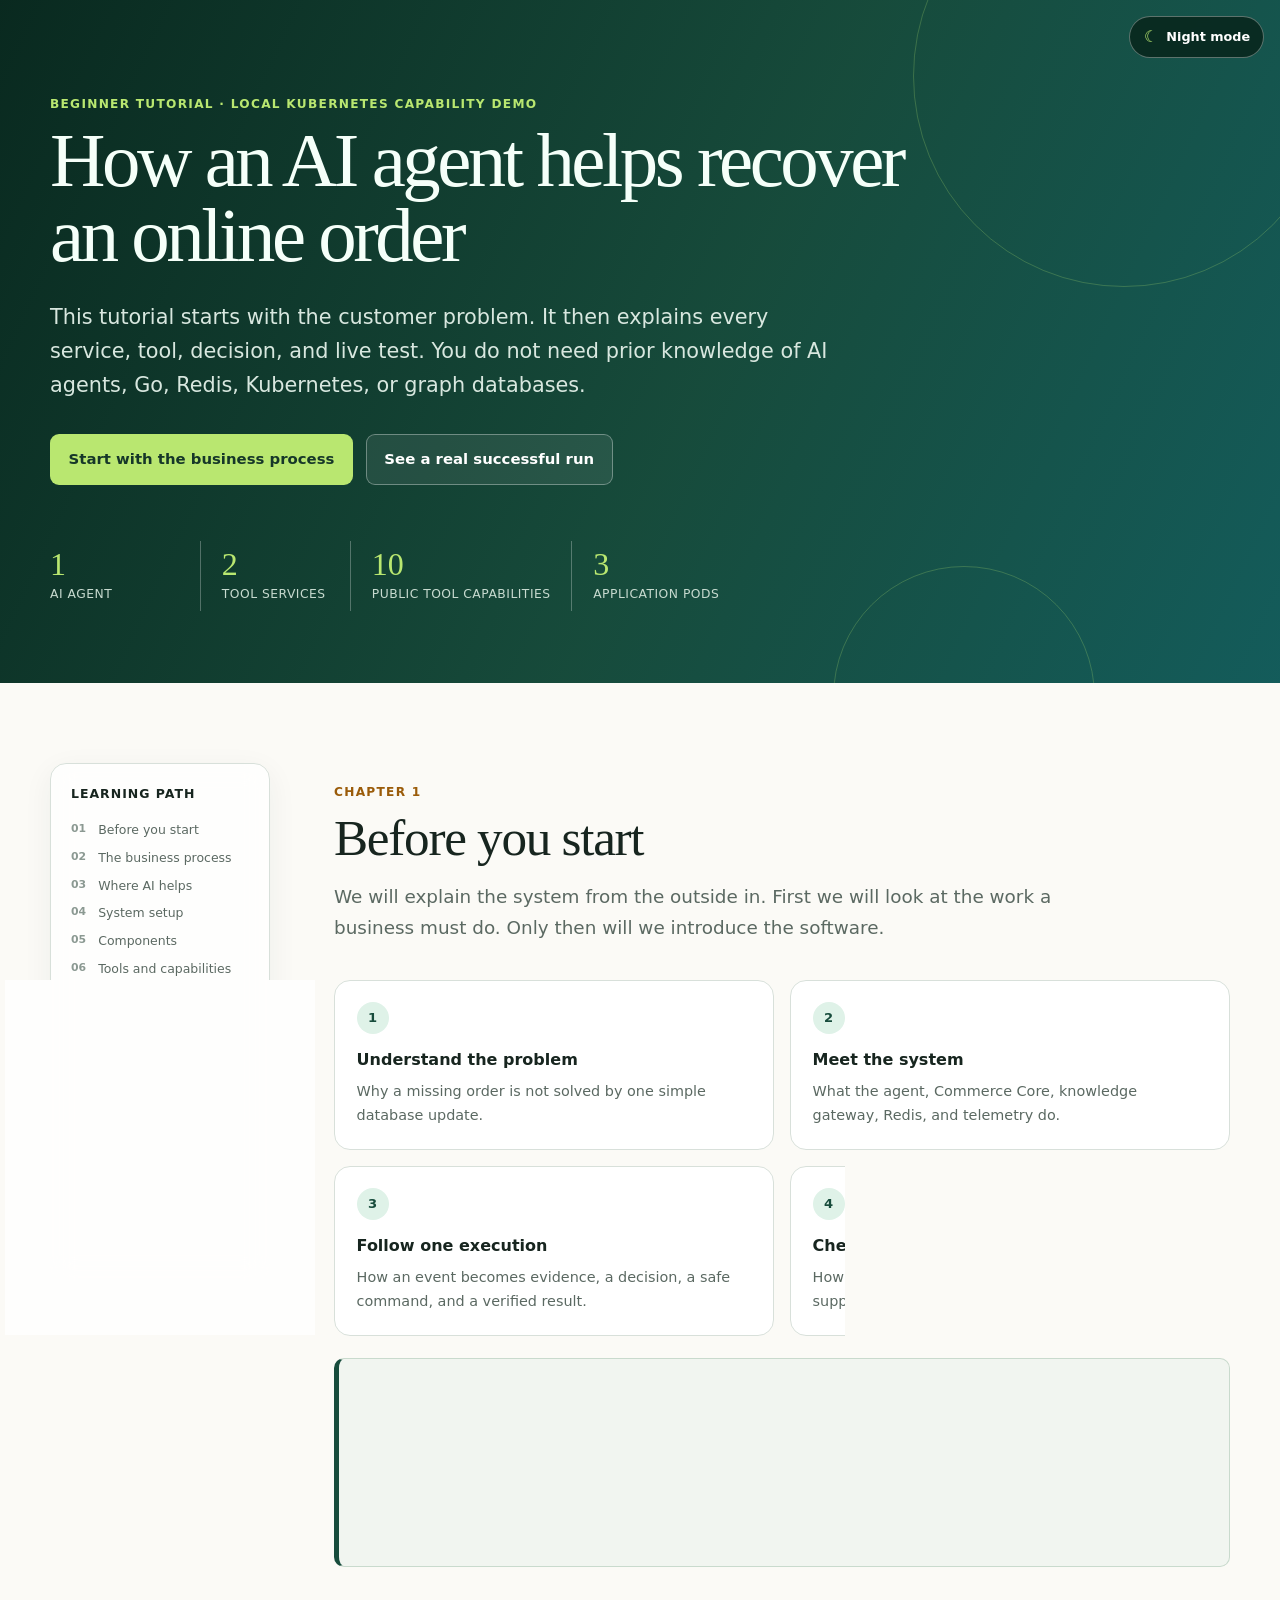
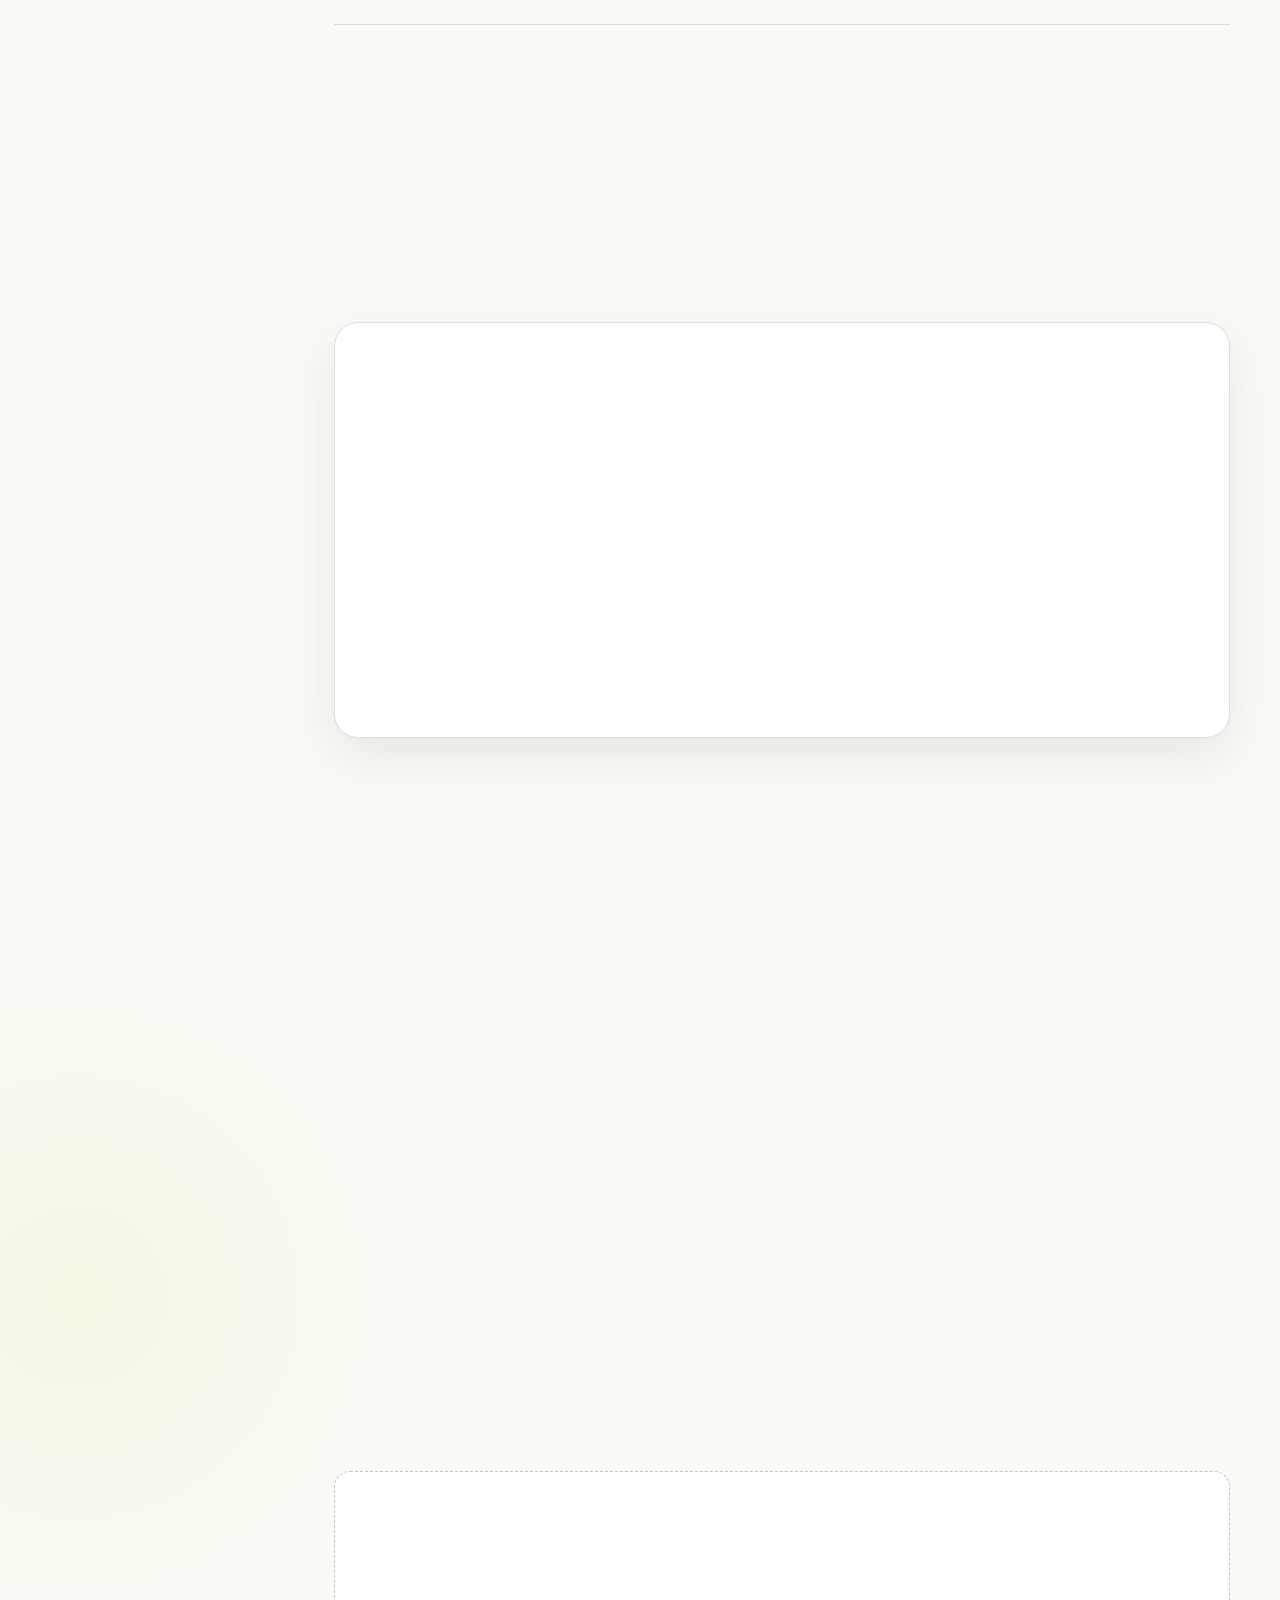
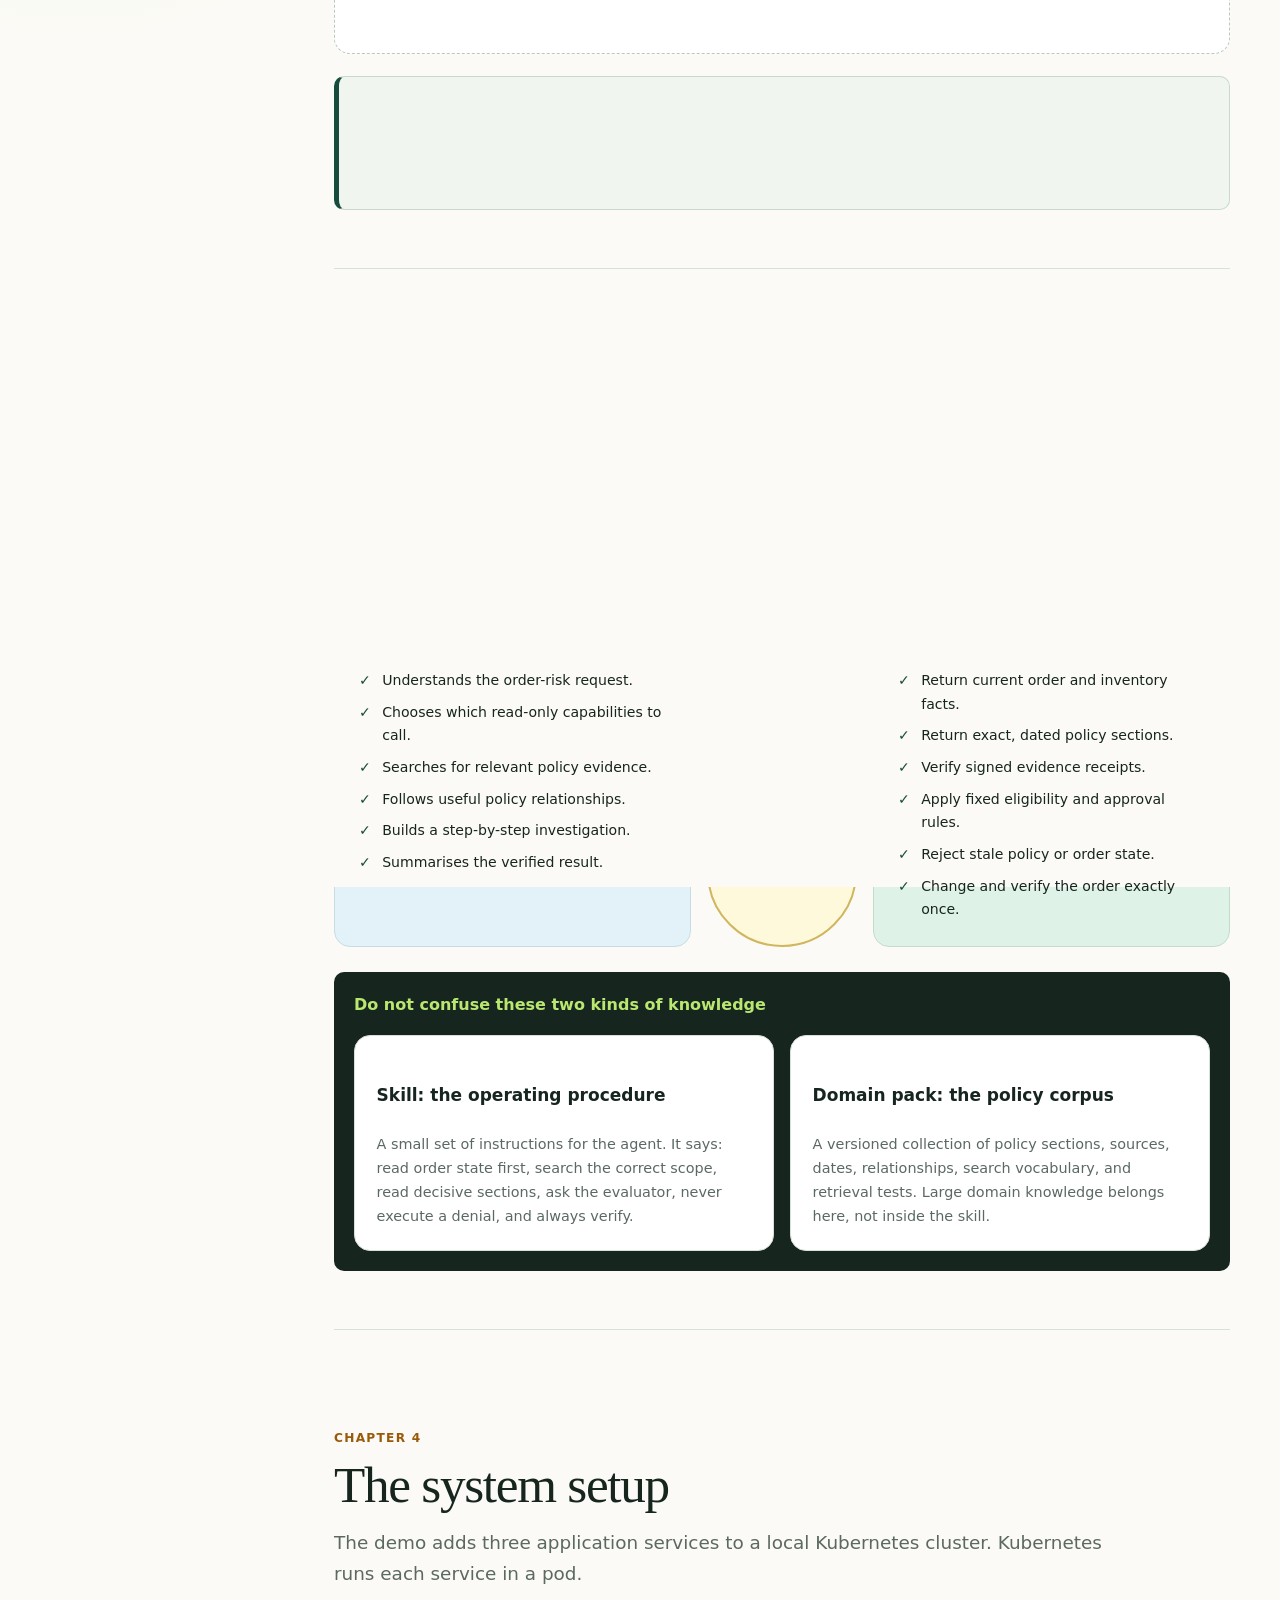
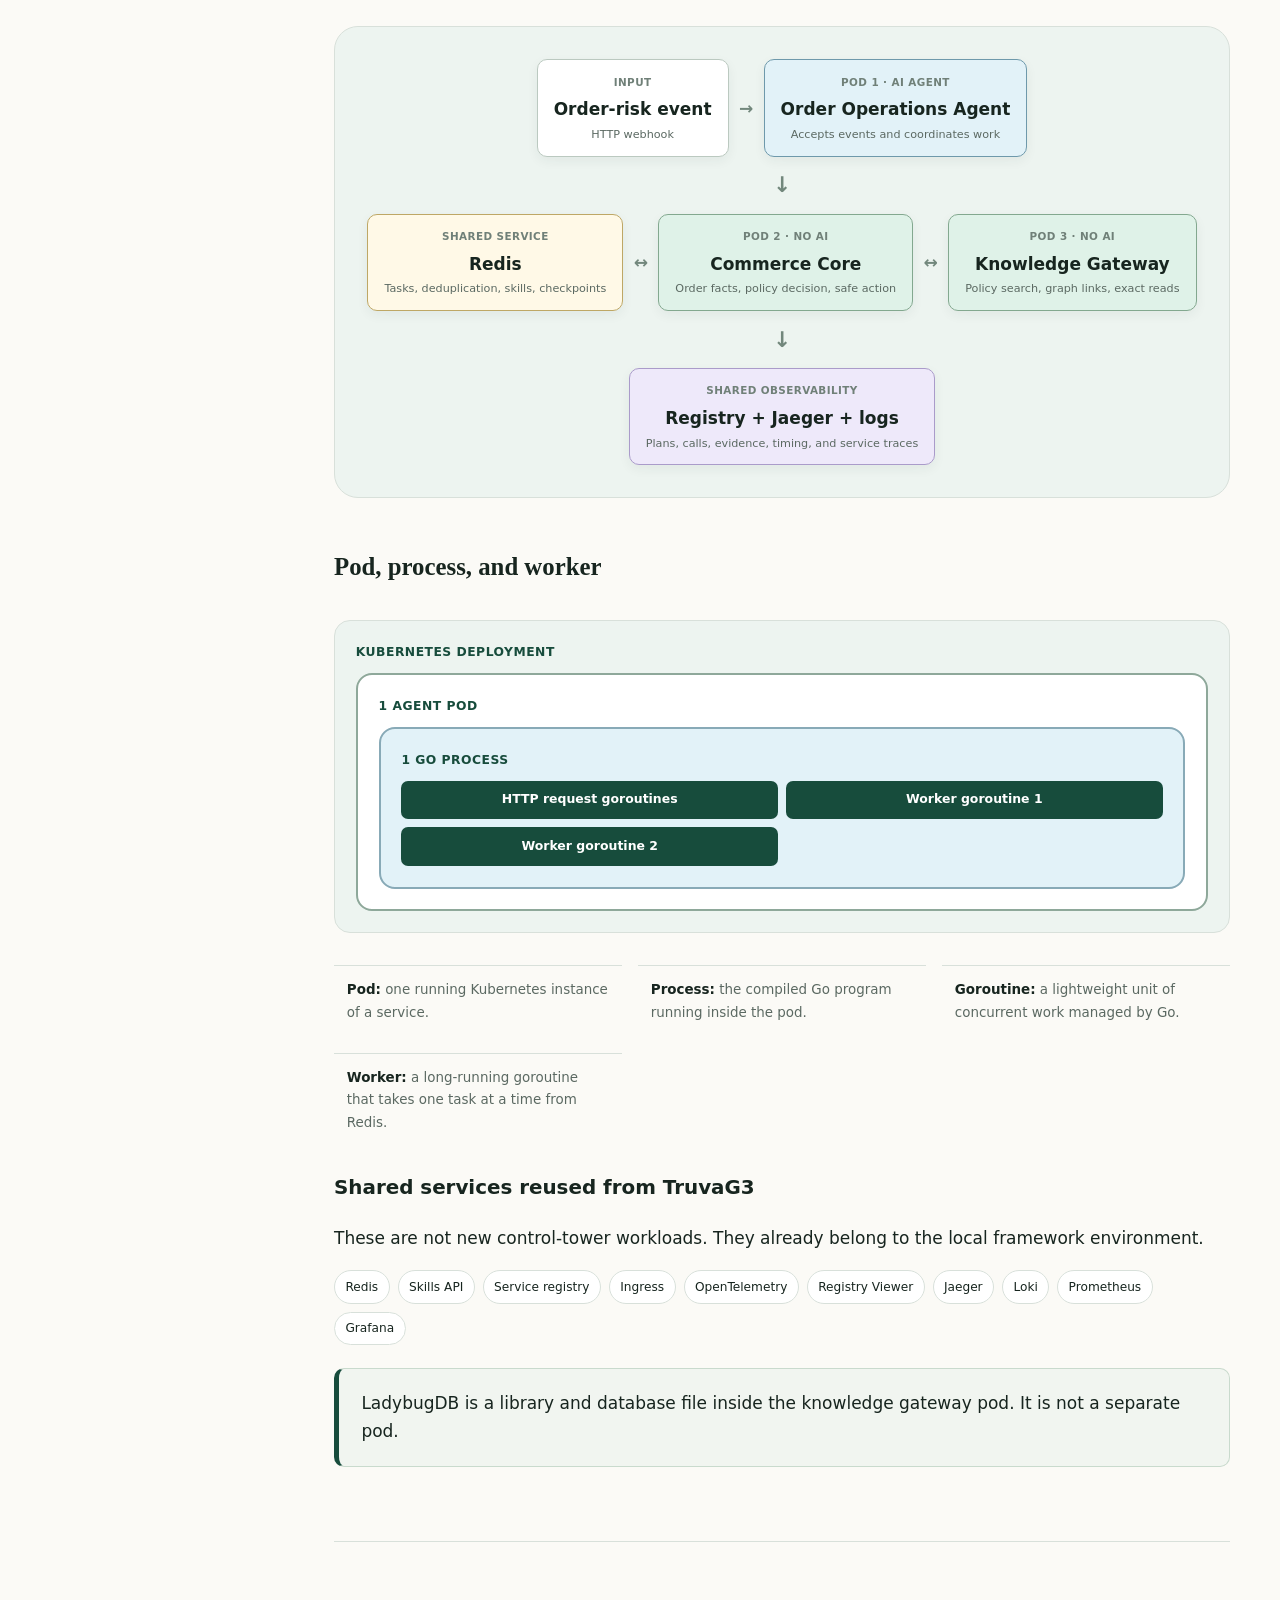
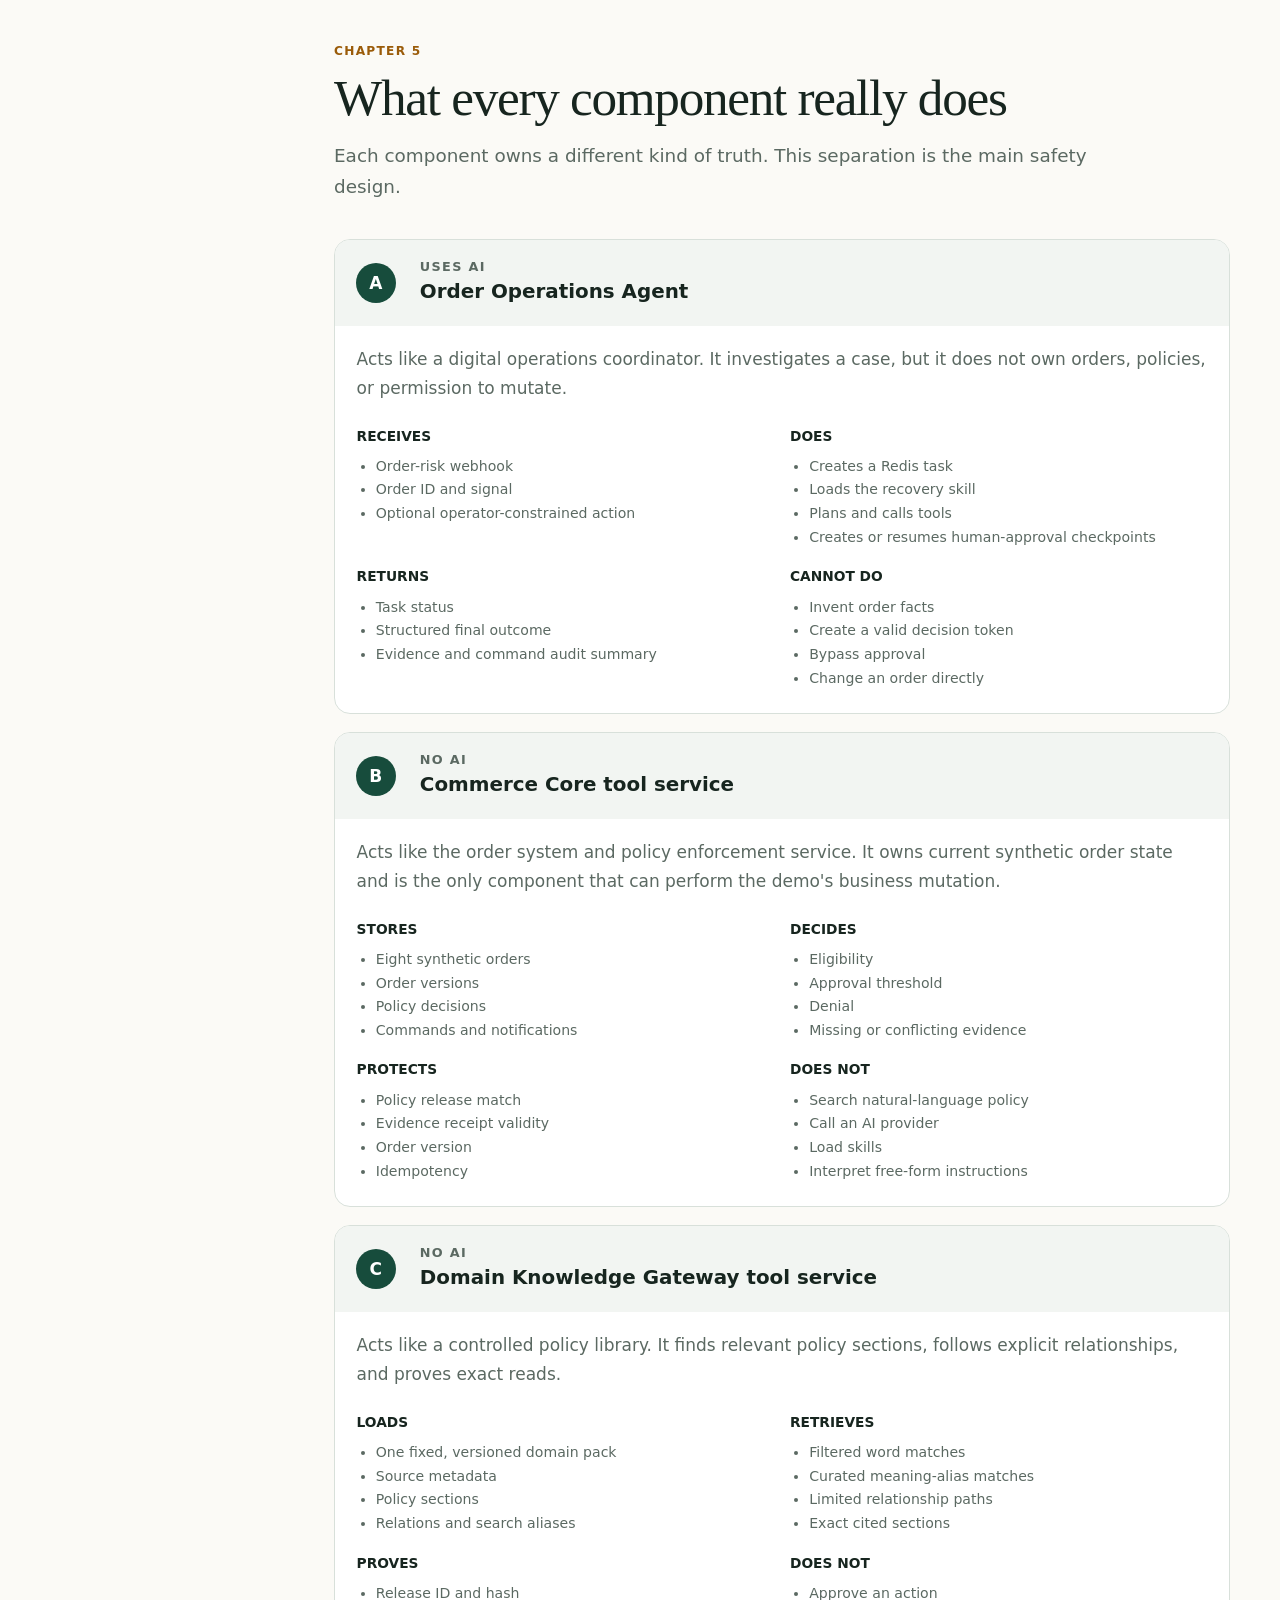
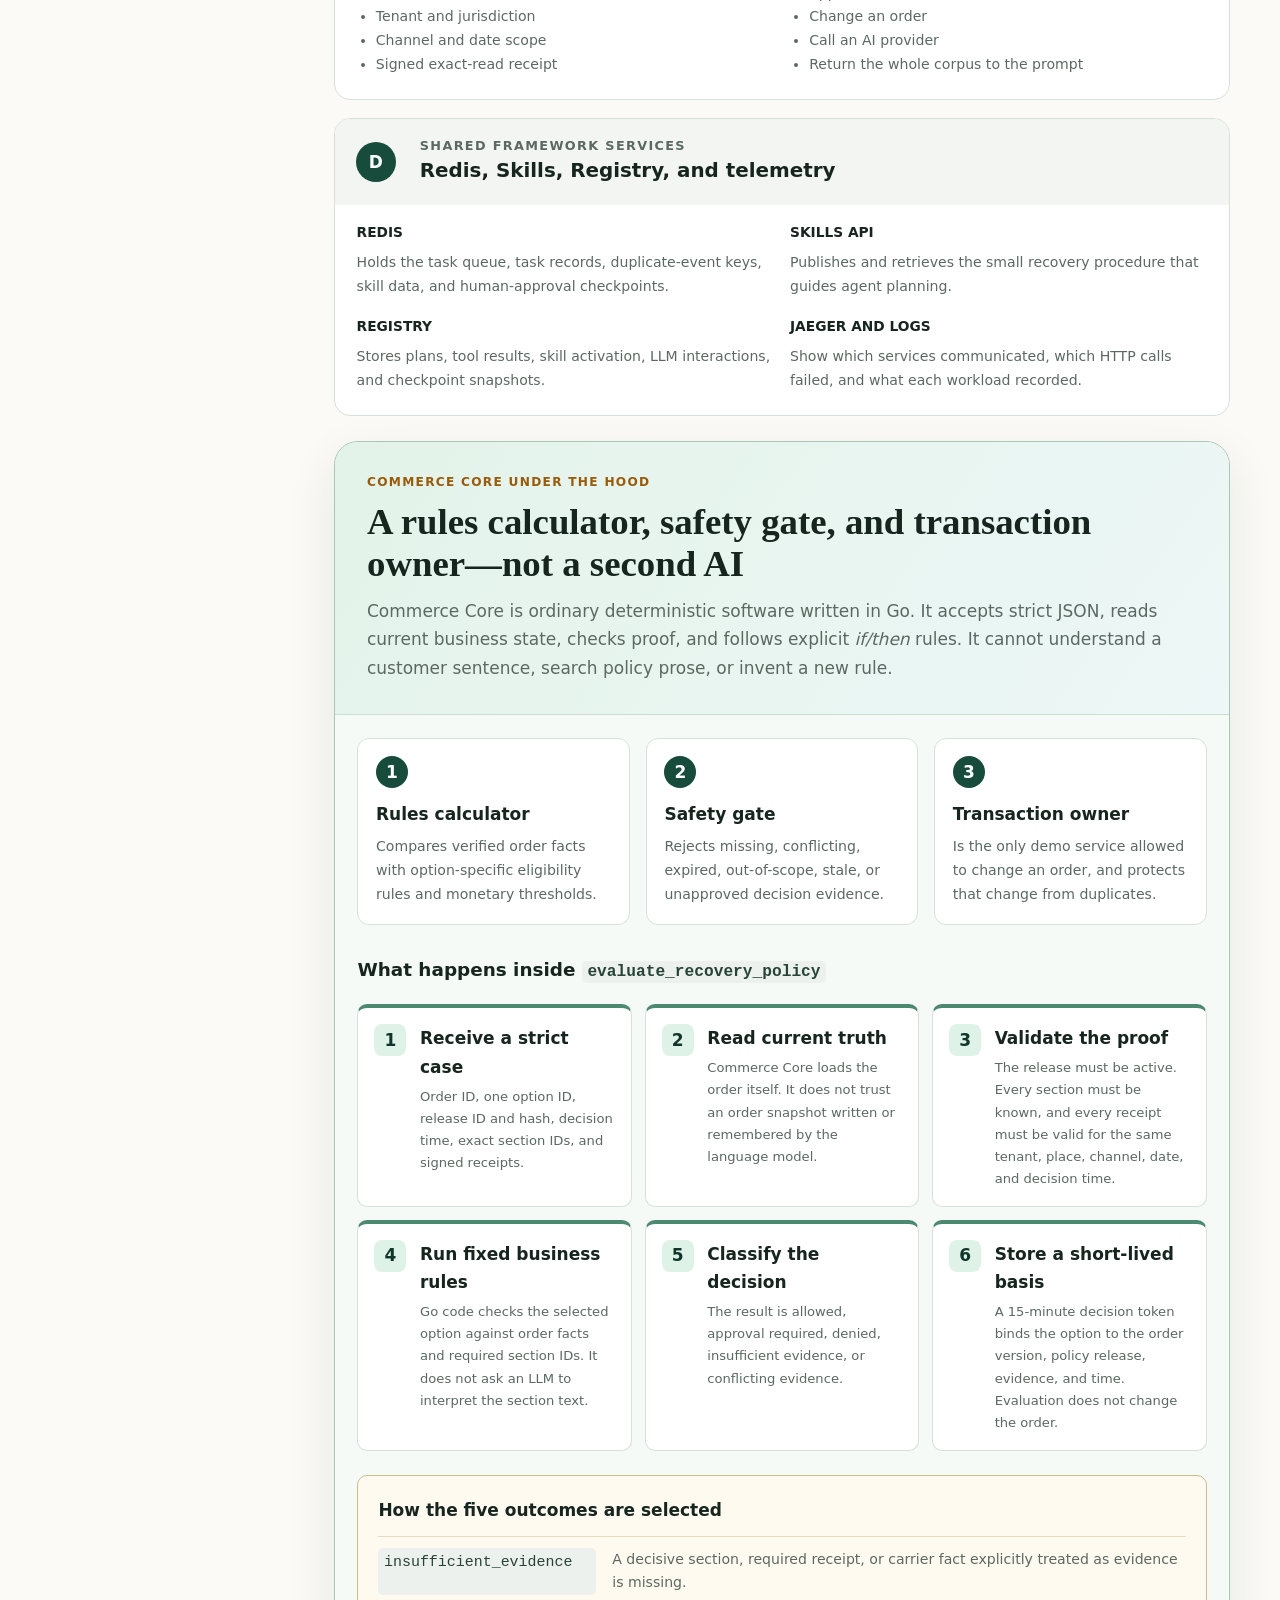
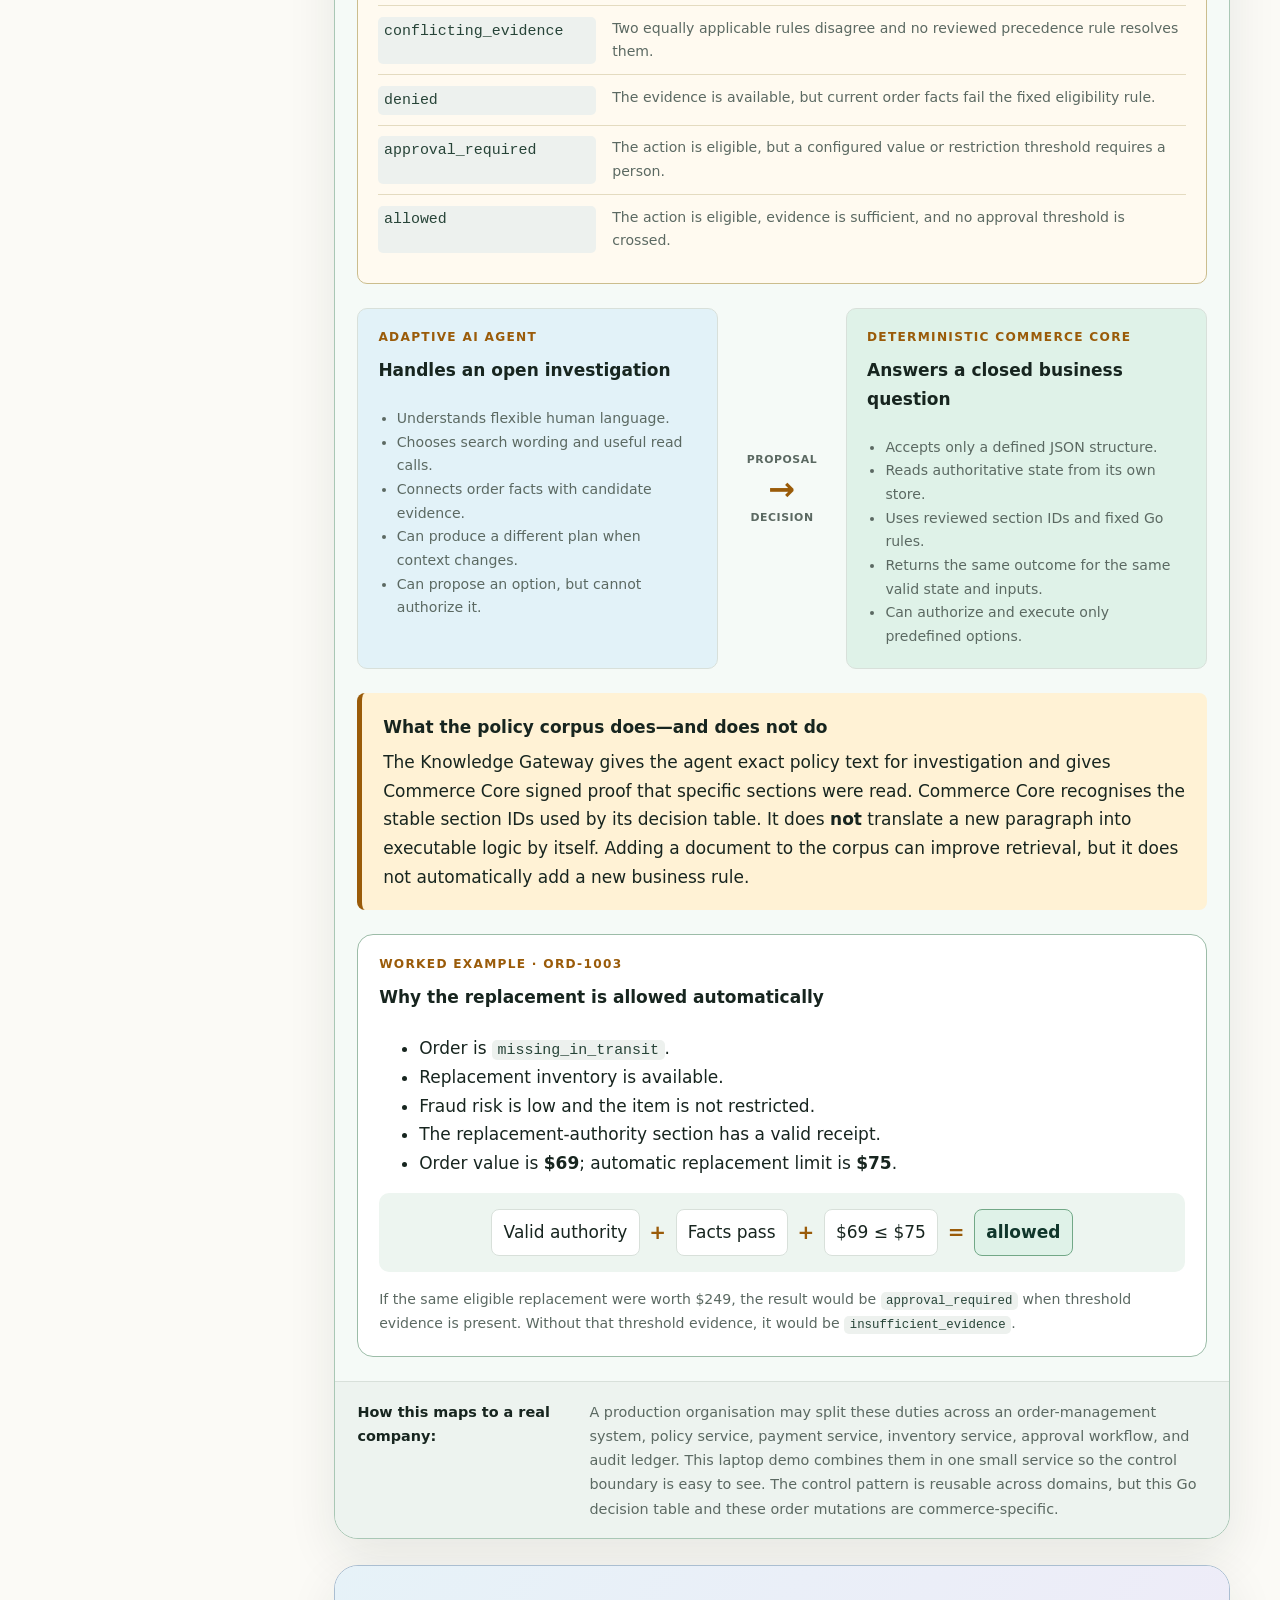
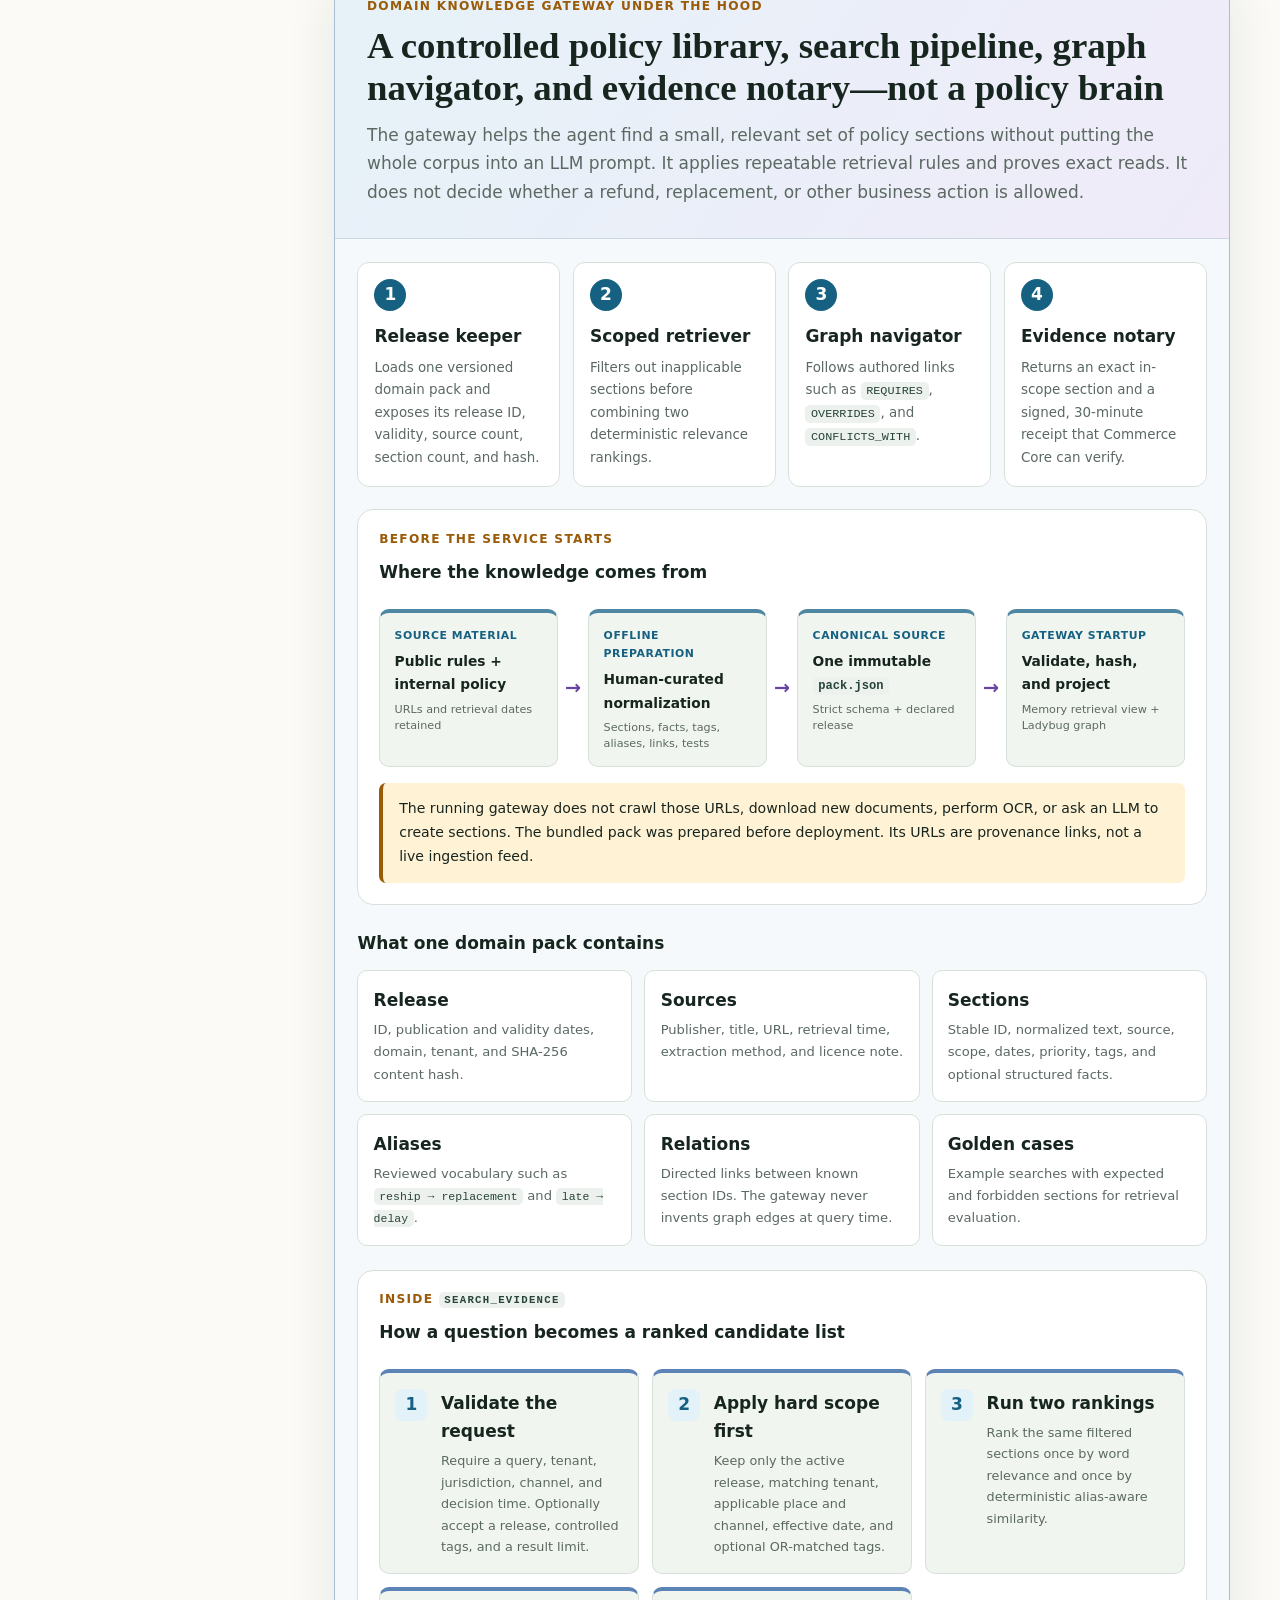
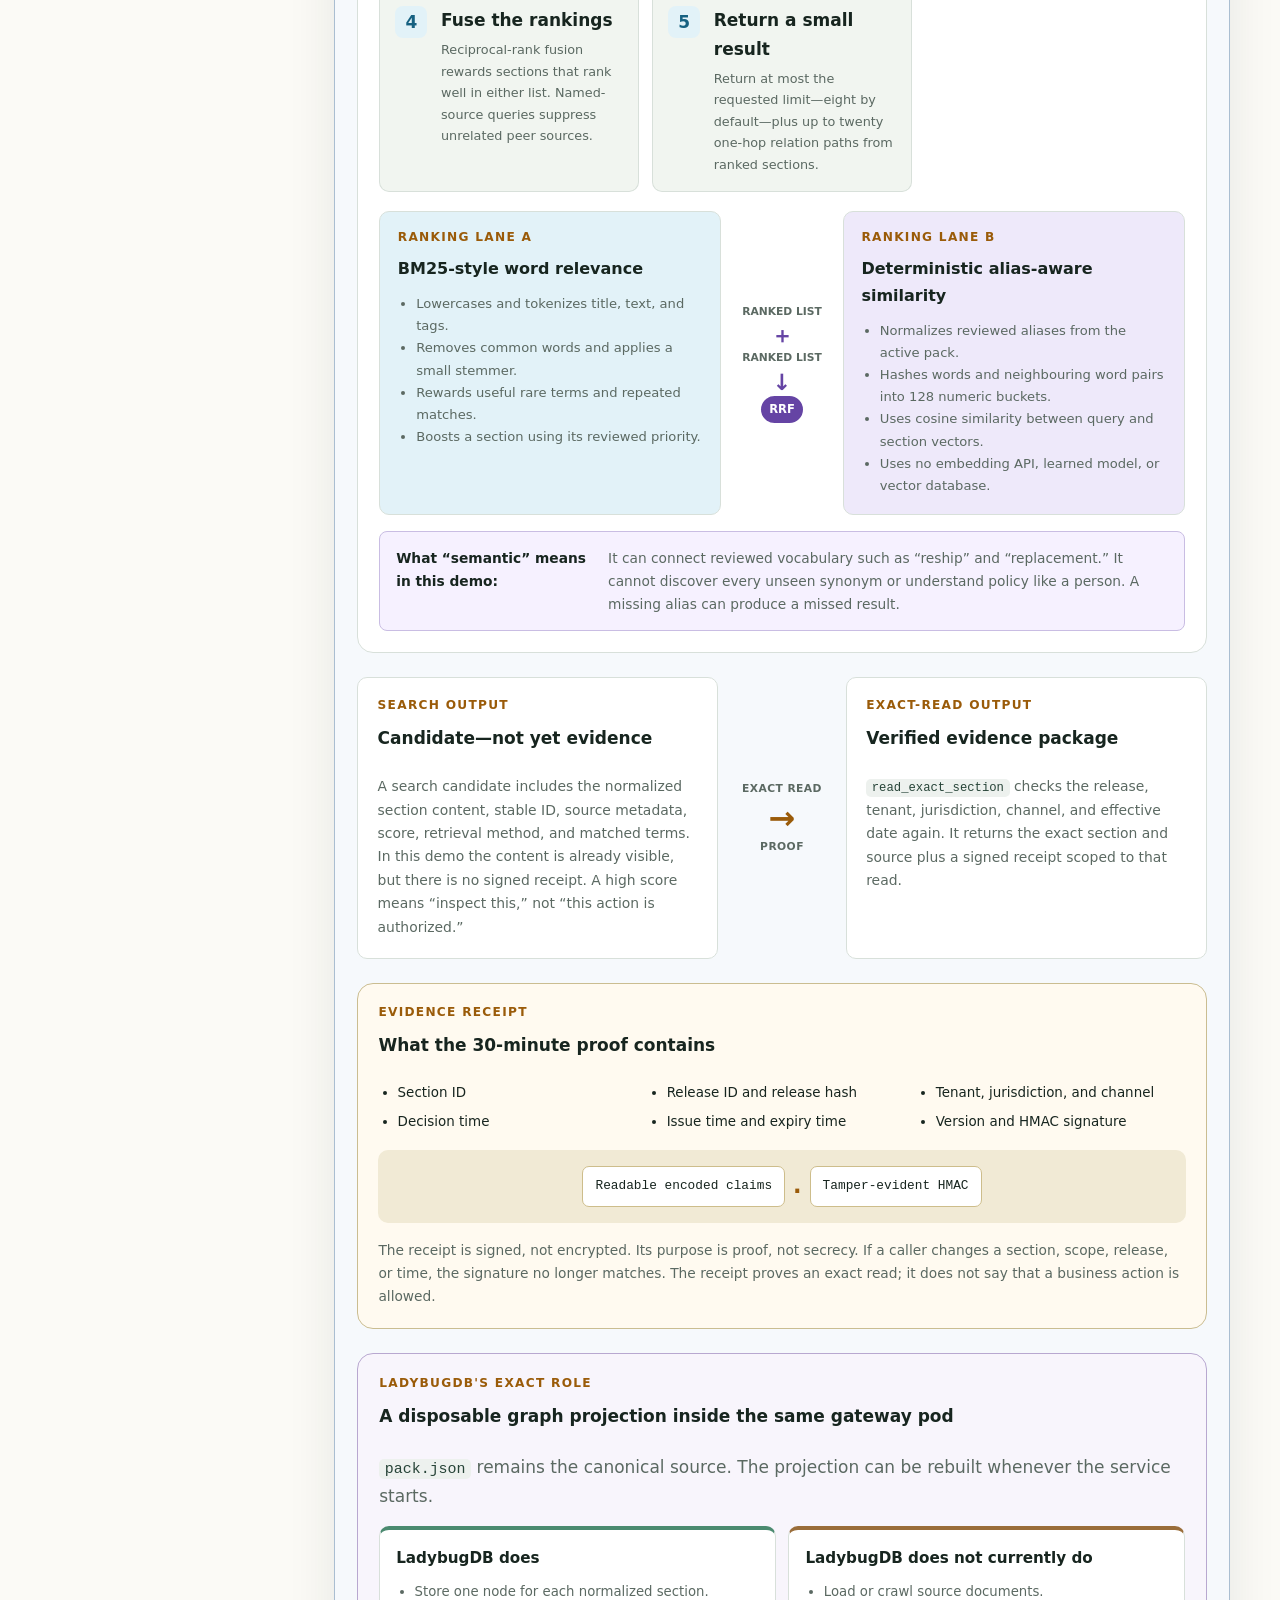
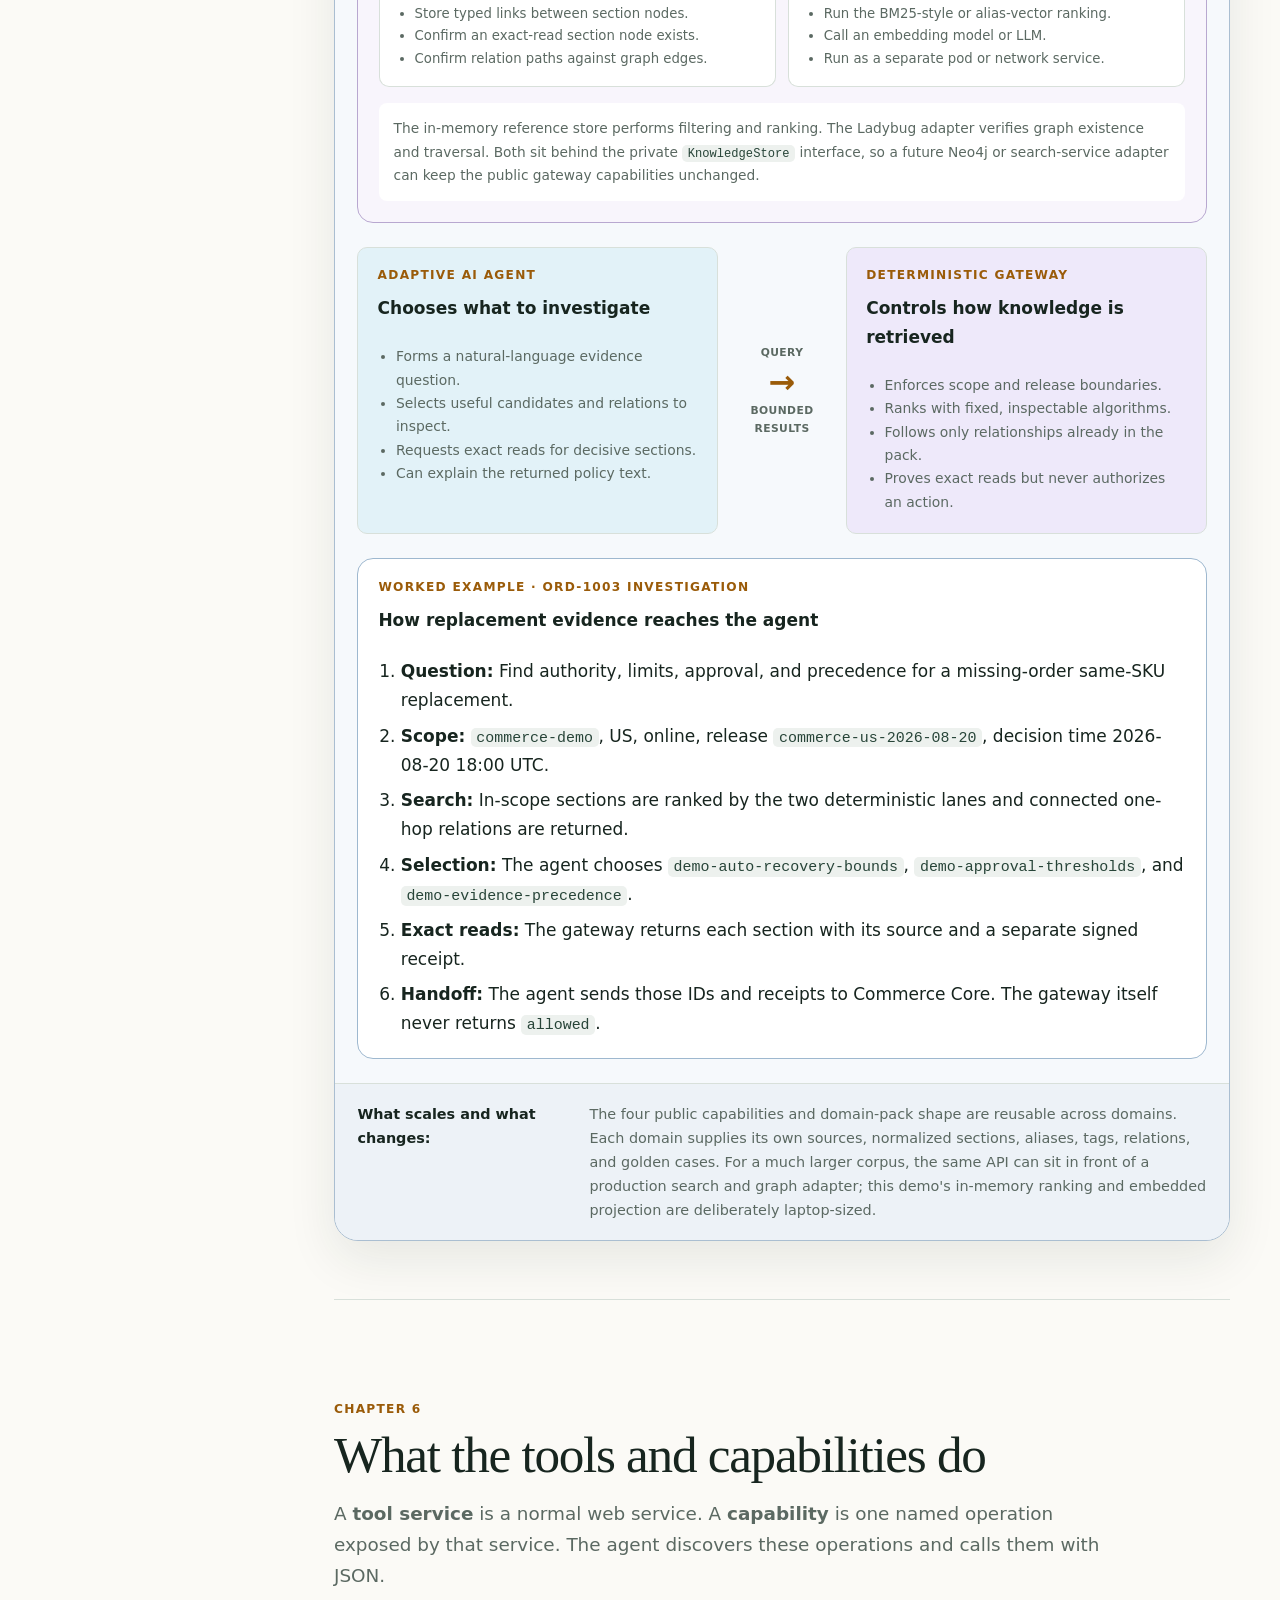
==== agentic-commerce/docs/tutorial/index.html @ 89c810a1 "feat(agentic-commerce): add control tower capability demo" ====
<!doctype html>
<html lang="en">
<head>
  <meta charset="utf-8">
  <meta name="viewport" content="width=device-width, initial-scale=1">
  <meta name="description" content="A beginner-friendly tutorial for the TruvaG3 Agentic Commerce Control Tower capability demo.">
  <title>Agentic Commerce Control Tower — Beginner Tutorial</title>
  <script>
    (function () {
      var theme = "";
      try {
        theme = localStorage.getItem("agentic-commerce-tutorial-theme") || "";
      } catch (error) {
        theme = "";
      }
      if (theme !== "light" && theme !== "dark") {
        theme = window.matchMedia && window.matchMedia("(prefers-color-scheme: dark)").matches
          ? "dark"
          : "light";
      }
      document.documentElement.setAttribute("data-theme", theme);
    })();
  </script>
  <link rel="icon" href="data:,">
  <link rel="stylesheet" href="tutorial.css">
  <script src="tutorial.js" defer></script>
</head>
<body>
  <a class="skip-link" href="#main-content">Skip to the tutorial</a>

  <header class="hero">
    <div class="hero-inner">
      <button id="theme-toggle" class="theme-toggle" type="button" aria-pressed="false">
        <span class="theme-icon theme-moon" aria-hidden="true">☾</span>
        <span class="theme-icon theme-sun" aria-hidden="true">☀</span>
        <span id="theme-toggle-label">Night mode</span>
      </button>
      <p class="eyebrow">Beginner tutorial · Local Kubernetes capability demo</p>
      <h1>How an AI agent helps recover an online order</h1>
      <p class="hero-summary">
        This tutorial starts with the customer problem. It then explains every
        service, tool, decision, and live test. You do not need prior knowledge
        of AI agents, Go, Redis, Kubernetes, or graph databases.
      </p>
      <div class="hero-actions">
        <a class="button primary" href="#business-process">Start with the business process</a>
        <a class="button secondary" href="#live-run">See a real successful run</a>
      </div>
      <ul class="hero-facts" aria-label="Tutorial scope">
        <li><strong>1</strong><span>AI agent</span></li>
        <li><strong>2</strong><span>tool services</span></li>
        <li><strong>10</strong><span>public tool capabilities</span></li>
        <li><strong>3</strong><span>application pods</span></li>
      </ul>
    </div>
  </header>

  <div class="page-shell">
    <aside class="lesson-nav" aria-label="Tutorial chapters">
      <p class="lesson-nav-title">Learning path</p>
      <ol>
        <li><a href="#before-you-start">Before you start</a></li>
        <li><a href="#business-process">The business process</a></li>
        <li><a href="#automation-boundary">Where AI helps</a></li>
        <li><a href="#system-setup">System setup</a></li>
        <li><a href="#components">Components</a></li>
        <li><a href="#tools">Tools and capabilities</a></li>
        <li><a href="#workflow">End-to-end workflow</a></li>
        <li><a href="#scenarios">Scenario explorer</a></li>
        <li><a href="#live-run">Real live run</a></li>
        <li><a href="gateway-xray.html">Gateway X-ray</a></li>
        <li><a href="#human-approval">Human approval</a></li>
        <li><a href="#scale">Requests and scale</a></li>
        <li><a href="#other-domains">Other domains</a></li>
        <li><a href="#hands-on">Run it yourself</a></li>
        <li><a href="#observability">Verify the result</a></li>
        <li><a href="#glossary">Glossary</a></li>
      </ol>
    </aside>

    <main id="main-content">
      <section id="before-you-start" class="chapter intro-chapter">
        <p class="chapter-number">Chapter 1</p>
        <h2>Before you start</h2>
        <p class="lead">
          We will explain the system from the outside in. First we will look at
          the work a business must do. Only then will we introduce the software.
        </p>

        <div class="learning-grid">
          <article>
            <span class="learning-number">1</span>
            <h3>Understand the problem</h3>
            <p>Why a missing order is not solved by one simple database update.</p>
          </article>
          <article>
            <span class="learning-number">2</span>
            <h3>Meet the system</h3>
            <p>What the agent, Commerce Core, knowledge gateway, Redis, and telemetry do.</p>
          </article>
          <article>
            <span class="learning-number">3</span>
            <h3>Follow one execution</h3>
            <p>How an event becomes evidence, a decision, a safe command, and a verified result.</p>
          </article>
          <article>
            <span class="learning-number">4</span>
            <h3>Check the proof</h3>
            <p>How task status, Registry, Jaeger, and final order state support the same conclusion.</p>
          </article>
        </div>

        <div class="plain-note">
          <h3>Three terms to know now</h3>
          <dl class="starter-terms">
            <div>
              <dt>AI agent</dt>
              <dd>Software that uses a language model to plan a task and call other services.</dd>
            </div>
            <div>
              <dt>Tool service</dt>
              <dd>A normal web service that performs a specific, controlled operation for the agent.</dd>
            </div>
            <div>
              <dt>Deterministic</dt>
              <dd>The same validated input produces the same result. No language model chooses the result.</dd>
            </div>
          </dl>
        </div>
      </section>

      <section id="business-process" class="chapter">
        <p class="chapter-number">Chapter 2</p>
        <h2>Start with the business process</h2>
        <p class="lead">
          A customer paid for an order. The carrier accepted the package, but
          the package is now missing. The company must decide what to do next.
        </p>

        <article class="story-card" aria-labelledby="story-title">
          <div class="story-order">
            <p class="mini-label">Example case</p>
            <h3 id="story-title">Order ORD-1003</h3>
            <dl>
              <div><dt>Value</dt><dd>69 US dollars</dd></div>
              <div><dt>Status</dt><dd>Missing in transit</dd></div>
              <div><dt>Carrier</dt><dd>USPS Priority Mail Express</dd></div>
              <div><dt>Payment</dt><dd>Paid</dd></div>
              <div><dt>Replacement stock</dt><dd>Available</dd></div>
              <div><dt>Restriction</dt><dd>None</dd></div>
            </dl>
          </div>
          <div class="story-question">
            <p class="mini-label">Business question</p>
            <p class="big-question">Can the company create a replacement automatically?</p>
            <p>
              A correct answer depends on current order facts, company authority,
              carrier or seller rules, evidence validity, approval thresholds,
              and the risk of processing the same request twice.
            </p>
          </div>
        </article>

        <h3 class="section-heading">What a human operations specialist normally does</h3>
        <ol class="business-timeline">
          <li>
            <span class="timeline-number">1</span>
            <div><strong>Open the order.</strong><p>Check payment, fulfillment, carrier, inventory, value, risk, restrictions, and the current order version.</p></div>
          </li>
          <li>
            <span class="timeline-number">2</span>
            <div><strong>List possible actions.</strong><p>For example: wait, refund, replace, cancel, or file a carrier claim.</p></div>
          </li>
          <li>
            <span class="timeline-number">3</span>
            <div><strong>Find the policies that apply.</strong><p>Search public rules, carrier terms, seller policies, and internal company policy.</p></div>
          </li>
          <li>
            <span class="timeline-number">4</span>
            <div><strong>Resolve exceptions and conflicts.</strong><p>Check dates, market, product category, carrier, and whether a narrow rule overrides a general rule.</p></div>
          </li>
          <li>
            <span class="timeline-number">5</span>
            <div><strong>Make an authority decision.</strong><p>Decide whether the action is allowed, denied, missing evidence, conflicting, or needs approval.</p></div>
          </li>
          <li>
            <span class="timeline-number">6</span>
            <div><strong>Perform the action safely.</strong><p>Confirm that the order and policy have not changed. Prevent a duplicate refund or replacement.</p></div>
          </li>
          <li>
            <span class="timeline-number">7</span>
            <div><strong>Verify and communicate.</strong><p>Check the final order state and then notify the customer.</p></div>
          </li>
        </ol>

        <div class="decision-road" role="img" aria-label="The business process can end in automatic action, human approval, denial, or safe abstention">
          <div class="decision-start">Investigation complete</div>
          <div class="road-arrow" aria-hidden="true">→</div>
          <div class="decision-branches">
            <div class="branch good"><strong>Allowed</strong><span>Act automatically</span></div>
            <div class="branch human"><strong>Approval required</strong><span>Pause for a person</span></div>
            <div class="branch stop"><strong>Denied</strong><span>Do not act</span></div>
            <div class="branch caution"><strong>Not enough certainty</strong><span>Stop and explain why</span></div>
          </div>
        </div>

        <div class="key-message">
          <strong>The automation goal</strong>
          <p>
            Use AI to coordinate the investigation. Keep policy authority,
            approval, order changes, duplicate protection, and verification in
            normal software that can enforce exact rules.
          </p>
        </div>
      </section>

      <section id="automation-boundary" class="chapter">
        <p class="chapter-number">Chapter 3</p>
        <h2>Where AI helps—and where it does not</h2>
        <p class="lead">
          The language model is useful when the path is not known in advance.
          It is not trusted to authorize or change an order.
        </p>

        <div class="boundary-visual">
          <article class="boundary-side ai-side">
            <p class="mini-label">Uses a language model</p>
            <h3>The agent investigates</h3>
            <ul class="check-list">
              <li>Understands the order-risk request.</li>
              <li>Chooses which read-only capabilities to call.</li>
              <li>Searches for relevant policy evidence.</li>
              <li>Follows useful policy relationships.</li>
              <li>Builds a step-by-step investigation.</li>
              <li>Summarises the verified result.</li>
            </ul>
          </article>

          <div class="boundary-gate" aria-label="Deterministic control boundary">
            <span>Controlled JSON calls</span>
            <strong>Safety boundary</strong>
            <span>Validated results</span>
          </div>

          <article class="boundary-side rules-side">
            <p class="mini-label">Does not use a language model</p>
            <h3>The tools enforce</h3>
            <ul class="check-list">
              <li>Return current order and inventory facts.</li>
              <li>Return exact, dated policy sections.</li>
              <li>Verify signed evidence receipts.</li>
              <li>Apply fixed eligibility and approval rules.</li>
              <li>Reject stale policy or order state.</li>
              <li>Change and verify the order exactly once.</li>
            </ul>
          </article>
        </div>

        <div class="do-not-confuse">
          <h3>Do not confuse these two kinds of knowledge</h3>
          <div class="compare-grid">
            <article>
              <h4>Skill: the operating procedure</h4>
              <p>
                A small set of instructions for the agent. It says: read order
                state first, search the correct scope, read decisive sections,
                ask the evaluator, never execute a denial, and always verify.
              </p>
            </article>
            <article>
              <h4>Domain pack: the policy corpus</h4>
              <p>
                A versioned collection of policy sections, sources, dates,
                relationships, search vocabulary, and retrieval tests. Large
                domain knowledge belongs here, not inside the skill.
              </p>
            </article>
          </div>
        </div>
      </section>

      <section id="system-setup" class="chapter">
        <p class="chapter-number">Chapter 4</p>
        <h2>The system setup</h2>
        <p class="lead">
          The demo adds three application services to a local Kubernetes
          cluster. Kubernetes runs each service in a pod.
        </p>

        <div class="system-map" role="img" aria-label="Order events enter the agent. The agent uses Redis and calls Commerce Core and Domain Knowledge Gateway. All three send telemetry to Registry and Jaeger.">
          <div class="map-row entrance-row">
            <div class="map-node external"><span class="node-type">Input</span><strong>Order-risk event</strong><small>HTTP webhook</small></div>
            <span class="map-arrow" aria-hidden="true">→</span>
            <div class="map-node agent-node"><span class="node-type">Pod 1 · AI agent</span><strong>Order Operations Agent</strong><small>Accepts events and coordinates work</small></div>
          </div>
          <div class="map-connector" aria-hidden="true">↓</div>
          <div class="map-row service-row">
            <div class="map-node shared-node"><span class="node-type">Shared service</span><strong>Redis</strong><small>Tasks, deduplication, skills, checkpoints</small></div>
            <span class="map-arrow two-way" aria-hidden="true">↔</span>
            <div class="map-node tool-node"><span class="node-type">Pod 2 · No AI</span><strong>Commerce Core</strong><small>Order facts, policy decision, safe action</small></div>
            <span class="map-arrow two-way" aria-hidden="true">↔</span>
            <div class="map-node tool-node"><span class="node-type">Pod 3 · No AI</span><strong>Knowledge Gateway</strong><small>Policy search, graph links, exact reads</small></div>
          </div>
          <div class="map-connector" aria-hidden="true">↓</div>
          <div class="map-row telemetry-row">
            <div class="map-node observe-node"><span class="node-type">Shared observability</span><strong>Registry + Jaeger + logs</strong><small>Plans, calls, evidence, timing, and service traces</small></div>
          </div>
        </div>

        <h3 class="section-heading">Pod, process, and worker</h3>
        <div class="containment-diagram" role="img" aria-label="A Kubernetes deployment creates an agent pod. The pod runs one Go process. The process contains HTTP handlers and two task worker goroutines.">
          <div class="containment deployment-box">
            <span>Kubernetes Deployment</span>
            <div class="containment pod-box">
              <span>1 agent pod</span>
              <div class="containment process-box">
                <span>1 Go process</span>
                <div class="goroutine-grid">
                  <div>HTTP request goroutines</div>
                  <div>Worker goroutine 1</div>
                  <div>Worker goroutine 2</div>
                </div>
              </div>
            </div>
          </div>
        </div>
        <ul class="simple-definitions">
          <li><strong>Pod:</strong> one running Kubernetes instance of a service.</li>
          <li><strong>Process:</strong> the compiled Go program running inside the pod.</li>
          <li><strong>Goroutine:</strong> a lightweight unit of concurrent work managed by Go.</li>
          <li><strong>Worker:</strong> a long-running goroutine that takes one task at a time from Redis.</li>
        </ul>

        <div class="shared-services">
          <h3>Shared services reused from TruvaG3</h3>
          <p>
            These are not new control-tower workloads. They already belong to
            the local framework environment.
          </p>
          <ul class="tag-list">
            <li>Redis</li><li>Skills API</li><li>Service registry</li><li>Ingress</li>
            <li>OpenTelemetry</li><li>Registry Viewer</li><li>Jaeger</li>
            <li>Loki</li><li>Prometheus</li><li>Grafana</li>
          </ul>
          <p class="small-note">
            LadybugDB is a library and database file inside the knowledge
            gateway pod. It is not a separate pod.
          </p>
        </div>
      </section>

      <section id="components" class="chapter">
        <p class="chapter-number">Chapter 5</p>
        <h2>What every component really does</h2>
        <p class="lead">
          Each component owns a different kind of truth. This separation is the
          main safety design.
        </p>

        <div class="component-stack">
          <article class="component-card agent-component">
            <div class="component-heading">
              <span class="component-index">A</span>
              <div><p class="mini-label">Uses AI</p><h3>Order Operations Agent</h3></div>
            </div>
            <p class="component-purpose">
              Acts like a digital operations coordinator. It investigates a
              case, but it does not own orders, policies, or permission to mutate.
            </p>
            <div class="component-columns">
              <div><h4>Receives</h4><ul><li>Order-risk webhook</li><li>Order ID and signal</li><li>Optional operator-constrained action</li></ul></div>
              <div><h4>Does</h4><ul><li>Creates a Redis task</li><li>Loads the recovery skill</li><li>Plans and calls tools</li><li>Creates or resumes human-approval checkpoints</li></ul></div>
              <div><h4>Returns</h4><ul><li>Task status</li><li>Structured final outcome</li><li>Evidence and command audit summary</li></ul></div>
              <div><h4>Cannot do</h4><ul><li>Invent order facts</li><li>Create a valid decision token</li><li>Bypass approval</li><li>Change an order directly</li></ul></div>
            </div>
          </article>

          <article class="component-card commerce-component">
            <div class="component-heading">
              <span class="component-index">B</span>
              <div><p class="mini-label">No AI</p><h3>Commerce Core tool service</h3></div>
            </div>
            <p class="component-purpose">
              Acts like the order system and policy enforcement service. It owns
              current synthetic order state and is the only component that can
              perform the demo's business mutation.
            </p>
            <div class="component-columns">
              <div><h4>Stores</h4><ul><li>Eight synthetic orders</li><li>Order versions</li><li>Policy decisions</li><li>Commands and notifications</li></ul></div>
              <div><h4>Decides</h4><ul><li>Eligibility</li><li>Approval threshold</li><li>Denial</li><li>Missing or conflicting evidence</li></ul></div>
              <div><h4>Protects</h4><ul><li>Policy release match</li><li>Evidence receipt validity</li><li>Order version</li><li>Idempotency</li></ul></div>
              <div><h4>Does not</h4><ul><li>Search natural-language policy</li><li>Call an AI provider</li><li>Load skills</li><li>Interpret free-form instructions</li></ul></div>
            </div>
          </article>

          <article class="component-card gateway-component">
            <div class="component-heading">
              <span class="component-index">C</span>
              <div><p class="mini-label">No AI</p><h3>Domain Knowledge Gateway tool service</h3></div>
            </div>
            <p class="component-purpose">
              Acts like a controlled policy library. It finds relevant policy
              sections, follows explicit relationships, and proves exact reads.
            </p>
            <div class="component-columns">
              <div><h4>Loads</h4><ul><li>One fixed, versioned domain pack</li><li>Source metadata</li><li>Policy sections</li><li>Relations and search aliases</li></ul></div>
              <div><h4>Retrieves</h4><ul><li>Filtered word matches</li><li>Curated meaning-alias matches</li><li>Limited relationship paths</li><li>Exact cited sections</li></ul></div>
              <div><h4>Proves</h4><ul><li>Release ID and hash</li><li>Tenant and jurisdiction</li><li>Channel and date scope</li><li>Signed exact-read receipt</li></ul></div>
              <div><h4>Does not</h4><ul><li>Approve an action</li><li>Change an order</li><li>Call an AI provider</li><li>Return the whole corpus to the prompt</li></ul></div>
            </div>
          </article>

          <article class="component-card shared-component">
            <div class="component-heading">
              <span class="component-index">D</span>
              <div><p class="mini-label">Shared framework services</p><h3>Redis, Skills, Registry, and telemetry</h3></div>
            </div>
            <div class="component-columns">
              <div><h4>Redis</h4><p>Holds the task queue, task records, duplicate-event keys, skill data, and human-approval checkpoints.</p></div>
              <div><h4>Skills API</h4><p>Publishes and retrieves the small recovery procedure that guides agent planning.</p></div>
              <div><h4>Registry</h4><p>Stores plans, tool results, skill activation, LLM interactions, and checkpoint snapshots.</p></div>
              <div><h4>Jaeger and logs</h4><p>Show which services communicated, which HTTP calls failed, and what each workload recorded.</p></div>
            </div>
          </article>
        </div>

        <section id="commerce-core-explained" class="core-explainer" aria-labelledby="commerce-core-title">
          <div class="core-explainer-heading">
            <p class="mini-label">Commerce Core under the hood</p>
            <h3 id="commerce-core-title">A rules calculator, safety gate, and transaction owner—not a second AI</h3>
            <p>
              Commerce Core is ordinary deterministic software written in Go.
              It accepts strict JSON, reads current business state, checks proof,
              and follows explicit <em>if/then</em> rules. It cannot understand a
              customer sentence, search policy prose, or invent a new rule.
            </p>
          </div>

          <div class="core-role-grid">
            <article>
              <span class="core-role-number">1</span>
              <h4>Rules calculator</h4>
              <p>Compares verified order facts with option-specific eligibility rules and monetary thresholds.</p>
            </article>
            <article>
              <span class="core-role-number">2</span>
              <h4>Safety gate</h4>
              <p>Rejects missing, conflicting, expired, out-of-scope, stale, or unapproved decision evidence.</p>
            </article>
            <article>
              <span class="core-role-number">3</span>
              <h4>Transaction owner</h4>
              <p>Is the only demo service allowed to change an order, and protects that change from duplicates.</p>
            </article>
          </div>

          <h4 class="core-subheading">What happens inside <code>evaluate_recovery_policy</code></h4>
          <ol class="core-decision-pipeline" aria-label="Six deterministic stages inside Commerce Core policy evaluation">
            <li>
              <span>1</span>
              <div><strong>Receive a strict case</strong><p>Order ID, one option ID, release ID and hash, decision time, exact section IDs, and signed receipts.</p></div>
            </li>
            <li>
              <span>2</span>
              <div><strong>Read current truth</strong><p>Commerce Core loads the order itself. It does not trust an order snapshot written or remembered by the language model.</p></div>
            </li>
            <li>
              <span>3</span>
              <div><strong>Validate the proof</strong><p>The release must be active. Every section must be known, and every receipt must be valid for the same tenant, place, channel, date, and decision time.</p></div>
            </li>
            <li>
              <span>4</span>
              <div><strong>Run fixed business rules</strong><p>Go code checks the selected option against order facts and required section IDs. It does not ask an LLM to interpret the section text.</p></div>
            </li>
            <li>
              <span>5</span>
              <div><strong>Classify the decision</strong><p>The result is allowed, approval required, denied, insufficient evidence, or conflicting evidence.</p></div>
            </li>
            <li>
              <span>6</span>
              <div><strong>Store a short-lived basis</strong><p>A 15-minute decision token binds the option to the order version, policy release, evidence, and time. Evaluation does not change the order.</p></div>
            </li>
          </ol>

          <div class="core-outcome-logic">
            <h4>How the five outcomes are selected</h4>
            <div class="core-outcome-row"><code>insufficient_evidence</code><span>A decisive section, required receipt, or carrier fact explicitly treated as evidence is missing.</span></div>
            <div class="core-outcome-row"><code>conflicting_evidence</code><span>Two equally applicable rules disagree and no reviewed precedence rule resolves them.</span></div>
            <div class="core-outcome-row"><code>denied</code><span>The evidence is available, but current order facts fail the fixed eligibility rule.</span></div>
            <div class="core-outcome-row"><code>approval_required</code><span>The action is eligible, but a configured value or restriction threshold requires a person.</span></div>
            <div class="core-outcome-row"><code>allowed</code><span>The action is eligible, evidence is sufficient, and no approval threshold is crossed.</span></div>
          </div>

          <div class="core-ai-comparison">
            <article class="core-ai-side">
              <p class="mini-label">Adaptive AI agent</p>
              <h4>Handles an open investigation</h4>
              <ul>
                <li>Understands flexible human language.</li>
                <li>Chooses search wording and useful read calls.</li>
                <li>Connects order facts with candidate evidence.</li>
                <li>Can produce a different plan when context changes.</li>
                <li>Can propose an option, but cannot authorize it.</li>
              </ul>
            </article>
            <div class="core-comparison-rule" aria-hidden="true">
              <span>proposal</span><strong>→</strong><span>decision</span>
            </div>
            <article class="core-code-side">
              <p class="mini-label">Deterministic Commerce Core</p>
              <h4>Answers a closed business question</h4>
              <ul>
                <li>Accepts only a defined JSON structure.</li>
                <li>Reads authoritative state from its own store.</li>
                <li>Uses reviewed section IDs and fixed Go rules.</li>
                <li>Returns the same outcome for the same valid state and inputs.</li>
                <li>Can authorize and execute only predefined options.</li>
              </ul>
            </article>
          </div>

          <div class="core-policy-truth">
            <h4>What the policy corpus does—and does not do</h4>
            <p>
              The Knowledge Gateway gives the agent exact policy text for
              investigation and gives Commerce Core signed proof that specific
              sections were read. Commerce Core recognises the stable section
              IDs used by its decision table. It does <strong>not</strong>
              translate a new paragraph into executable logic by itself.
              Adding a document to the corpus can improve retrieval, but it does
              not automatically add a new business rule.
            </p>
          </div>

          <div class="core-worked-example">
            <div>
              <p class="mini-label">Worked example · ORD-1003</p>
              <h4>Why the replacement is allowed automatically</h4>
              <ul>
                <li>Order is <code>missing_in_transit</code>.</li>
                <li>Replacement inventory is available.</li>
                <li>Fraud risk is low and the item is not restricted.</li>
                <li>The replacement-authority section has a valid receipt.</li>
                <li>Order value is <strong>$69</strong>; automatic replacement limit is <strong>$75</strong>.</li>
              </ul>
            </div>
            <div class="core-equation" aria-label="For order ORD-1003, valid authority plus satisfied facts plus value below the threshold produces an allowed result">
              <span>Valid authority</span><b>+</b><span>Facts pass</span><b>+</b><span>$69 ≤ $75</span><b>=</b><strong>allowed</strong>
            </div>
            <p class="core-example-note">
              If the same eligible replacement were worth $249, the result
              would be <code>approval_required</code> when threshold evidence is
              present. Without that threshold evidence, it would be
              <code>insufficient_evidence</code>.
            </p>
          </div>

          <div class="core-reality-note">
            <strong>How this maps to a real company:</strong>
            <span>A production organisation may split these duties across an order-management system, policy service, payment service, inventory service, approval workflow, and audit ledger. This laptop demo combines them in one small service so the control boundary is easy to see. The control pattern is reusable across domains, but this Go decision table and these order mutations are commerce-specific.</span>
          </div>
        </section>

        <section id="knowledge-gateway-explained" class="gateway-explainer" aria-labelledby="knowledge-gateway-title">
          <div class="gateway-explainer-heading">
            <p class="mini-label">Domain Knowledge Gateway under the hood</p>
            <h3 id="knowledge-gateway-title">A controlled policy library, search pipeline, graph navigator, and evidence notary—not a policy brain</h3>
            <p>
              The gateway helps the agent find a small, relevant set of policy
              sections without putting the whole corpus into an LLM prompt. It
              applies repeatable retrieval rules and proves exact reads. It does
              not decide whether a refund, replacement, or other business action
              is allowed.
            </p>
          </div>

          <div class="gateway-role-grid">
            <article>
              <span class="gateway-role-number">1</span>
              <h4>Release keeper</h4>
              <p>Loads one versioned domain pack and exposes its release ID, validity, source count, section count, and hash.</p>
            </article>
            <article>
              <span class="gateway-role-number">2</span>
              <h4>Scoped retriever</h4>
              <p>Filters out inapplicable sections before combining two deterministic relevance rankings.</p>
            </article>
            <article>
              <span class="gateway-role-number">3</span>
              <h4>Graph navigator</h4>
              <p>Follows authored links such as <code>REQUIRES</code>, <code>OVERRIDES</code>, and <code>CONFLICTS_WITH</code>.</p>
            </article>
            <article>
              <span class="gateway-role-number">4</span>
              <h4>Evidence notary</h4>
              <p>Returns an exact in-scope section and a signed, 30-minute receipt that Commerce Core can verify.</p>
            </article>
          </div>

          <div class="gateway-origin">
            <p class="mini-label">Before the service starts</p>
            <h4>Where the knowledge comes from</h4>
            <div class="pack-lifecycle" role="img" aria-label="Public and internal documents are curated offline into a versioned pack JSON file. The gateway validates and hashes that pack, then creates an in-memory retrieval view and a LadybugDB graph projection.">
              <div><span>Source material</span><strong>Public rules + internal policy</strong><small>URLs and retrieval dates retained</small></div>
              <b aria-hidden="true">→</b>
              <div><span>Offline preparation</span><strong>Human-curated normalization</strong><small>Sections, facts, tags, aliases, links, tests</small></div>
              <b aria-hidden="true">→</b>
              <div><span>Canonical source</span><strong>One immutable <code>pack.json</code></strong><small>Strict schema + declared release</small></div>
              <b aria-hidden="true">→</b>
              <div><span>Gateway startup</span><strong>Validate, hash, and project</strong><small>Memory retrieval view + Ladybug graph</small></div>
            </div>
            <p class="gateway-honesty-note">
              The running gateway does not crawl those URLs, download new
              documents, perform OCR, or ask an LLM to create sections. The
              bundled pack was prepared before deployment. Its URLs are
              provenance links, not a live ingestion feed.
            </p>
          </div>

          <div class="pack-contents">
            <h4>What one domain pack contains</h4>
            <dl>
              <div><dt>Release</dt><dd>ID, publication and validity dates, domain, tenant, and SHA-256 content hash.</dd></div>
              <div><dt>Sources</dt><dd>Publisher, title, URL, retrieval time, extraction method, and licence note.</dd></div>
              <div><dt>Sections</dt><dd>Stable ID, normalized text, source, scope, dates, priority, tags, and optional structured facts.</dd></div>
              <div><dt>Aliases</dt><dd>Reviewed vocabulary such as <code>reship → replacement</code> and <code>late → delay</code>.</dd></div>
              <div><dt>Relations</dt><dd>Directed links between known section IDs. The gateway never invents graph edges at query time.</dd></div>
              <div><dt>Golden cases</dt><dd>Example searches with expected and forbidden sections for retrieval evaluation.</dd></div>
            </dl>
          </div>

          <div class="gateway-search-explained">
            <p class="mini-label">Inside <code>search_evidence</code></p>
            <h4>How a question becomes a ranked candidate list</h4>
            <ol class="gateway-search-pipeline">
              <li>
                <span>1</span>
                <div><strong>Validate the request</strong><p>Require a query, tenant, jurisdiction, channel, and decision time. Optionally accept a release, controlled tags, and a result limit.</p></div>
              </li>
              <li>
                <span>2</span>
                <div><strong>Apply hard scope first</strong><p>Keep only the active release, matching tenant, applicable place and channel, effective date, and optional OR-matched tags.</p></div>
              </li>
              <li>
                <span>3</span>
                <div><strong>Run two rankings</strong><p>Rank the same filtered sections once by word relevance and once by deterministic alias-aware similarity.</p></div>
              </li>
              <li>
                <span>4</span>
                <div><strong>Fuse the rankings</strong><p>Reciprocal-rank fusion rewards sections that rank well in either list. Named-source queries suppress unrelated peer sources.</p></div>
              </li>
              <li>
                <span>5</span>
                <div><strong>Return a small result</strong><p>Return at most the requested limit—eight by default—plus up to twenty one-hop relation paths from ranked sections.</p></div>
              </li>
            </ol>

            <div class="ranking-lanes" aria-label="The lexical and deterministic semantic rankings run over the same scoped sections and are combined by reciprocal-rank fusion">
              <article class="lexical-lane">
                <p class="mini-label">Ranking lane A</p>
                <h5>BM25-style word relevance</h5>
                <ul>
                  <li>Lowercases and tokenizes title, text, and tags.</li>
                  <li>Removes common words and applies a small stemmer.</li>
                  <li>Rewards useful rare terms and repeated matches.</li>
                  <li>Boosts a section using its reviewed priority.</li>
                </ul>
              </article>
              <div class="ranking-merge"><span>ranked list</span><strong>＋</strong><span>ranked list</span><b>↓</b><em>RRF</em></div>
              <article class="semantic-lane">
                <p class="mini-label">Ranking lane B</p>
                <h5>Deterministic alias-aware similarity</h5>
                <ul>
                  <li>Normalizes reviewed aliases from the active pack.</li>
                  <li>Hashes words and neighbouring word pairs into 128 numeric buckets.</li>
                  <li>Uses cosine similarity between query and section vectors.</li>
                  <li>Uses no embedding API, learned model, or vector database.</li>
                </ul>
              </article>
            </div>

            <div class="semantic-plain-note">
              <strong>What “semantic” means in this demo:</strong>
              <span>It can connect reviewed vocabulary such as “reship” and “replacement.” It cannot discover every unseen synonym or understand policy like a person. A missing alias can produce a missed result.</span>
            </div>
          </div>

          <div class="candidate-evidence-split">
            <article>
              <p class="mini-label">Search output</p>
              <h4>Candidate—not yet evidence</h4>
              <p>
                A search candidate includes the normalized section content,
                stable ID, source metadata, score, retrieval method, and matched
                terms. In this demo the content is already visible, but there is
                no signed receipt. A high score means “inspect this,” not “this
                action is authorized.”
              </p>
            </article>
            <div class="candidate-arrow" aria-hidden="true"><span>exact read</span><strong>→</strong><span>proof</span></div>
            <article>
              <p class="mini-label">Exact-read output</p>
              <h4>Verified evidence package</h4>
              <p>
                <code>read_exact_section</code> checks the release, tenant,
                jurisdiction, channel, and effective date again. It returns the
                exact section and source plus a signed receipt scoped to that
                read.
              </p>
            </article>
          </div>

          <div class="receipt-explainer">
            <div>
              <p class="mini-label">Evidence receipt</p>
              <h4>What the 30-minute proof contains</h4>
              <ul>
                <li>Section ID</li><li>Release ID and release hash</li>
                <li>Tenant, jurisdiction, and channel</li><li>Decision time</li>
                <li>Issue time and expiry time</li><li>Version and HMAC signature</li>
              </ul>
            </div>
            <div class="receipt-token" aria-label="The evidence receipt consists of a readable encoded claims payload and a tamper-evident HMAC signature">
              <span>Readable encoded claims</span><b>.</b><span>Tamper-evident HMAC</span>
            </div>
            <p>
              The receipt is signed, not encrypted. Its purpose is proof, not
              secrecy. If a caller changes a section, scope, release, or time,
              the signature no longer matches. The receipt proves an exact read;
              it does not say that a business action is allowed.
            </p>
          </div>

          <div class="ladybug-truth">
            <div class="ladybug-heading">
              <p class="mini-label">LadybugDB's exact role</p>
              <h4>A disposable graph projection inside the same gateway pod</h4>
              <p><code>pack.json</code> remains the canonical source. The projection can be rebuilt whenever the service starts.</p>
            </div>
            <div class="ladybug-columns">
              <article>
                <h5>LadybugDB does</h5>
                <ul>
                  <li>Store one node for each normalized section.</li>
                  <li>Store typed links between section nodes.</li>
                  <li>Confirm an exact-read section node exists.</li>
                  <li>Confirm relation paths against graph edges.</li>
                </ul>
              </article>
              <article>
                <h5>LadybugDB does not currently do</h5>
                <ul>
                  <li>Load or crawl source documents.</li>
                  <li>Run the BM25-style or alias-vector ranking.</li>
                  <li>Call an embedding model or LLM.</li>
                  <li>Run as a separate pod or network service.</li>
                </ul>
              </article>
            </div>
            <p class="ladybug-adapter-note">
              The in-memory reference store performs filtering and ranking. The
              Ladybug adapter verifies graph existence and traversal. Both sit
              behind the private <code>KnowledgeStore</code> interface, so a
              future Neo4j or search-service adapter can keep the public gateway
              capabilities unchanged.
            </p>
          </div>

          <div class="gateway-ai-comparison">
            <article class="gateway-agent-side">
              <p class="mini-label">Adaptive AI agent</p>
              <h4>Chooses what to investigate</h4>
              <ul>
                <li>Forms a natural-language evidence question.</li>
                <li>Selects useful candidates and relations to inspect.</li>
                <li>Requests exact reads for decisive sections.</li>
                <li>Can explain the returned policy text.</li>
              </ul>
            </article>
            <div class="gateway-comparison-rule" aria-hidden="true"><span>query</span><strong>→</strong><span>bounded results</span></div>
            <article class="gateway-service-side">
              <p class="mini-label">Deterministic gateway</p>
              <h4>Controls how knowledge is retrieved</h4>
              <ul>
                <li>Enforces scope and release boundaries.</li>
                <li>Ranks with fixed, inspectable algorithms.</li>
                <li>Follows only relationships already in the pack.</li>
                <li>Proves exact reads but never authorizes an action.</li>
              </ul>
            </article>
          </div>

          <div class="gateway-worked-example">
            <p class="mini-label">Worked example · ORD-1003 investigation</p>
            <h4>How replacement evidence reaches the agent</h4>
            <ol>
              <li><strong>Question:</strong> Find authority, limits, approval, and precedence for a missing-order same-SKU replacement.</li>
              <li><strong>Scope:</strong> <code>commerce-demo</code>, US, online, release <code>commerce-us-2026-08-20</code>, decision time 2026-08-20 18:00 UTC.</li>
              <li><strong>Search:</strong> In-scope sections are ranked by the two deterministic lanes and connected one-hop relations are returned.</li>
              <li><strong>Selection:</strong> The agent chooses <code>demo-auto-recovery-bounds</code>, <code>demo-approval-thresholds</code>, and <code>demo-evidence-precedence</code>.</li>
              <li><strong>Exact reads:</strong> The gateway returns each section with its source and a separate signed receipt.</li>
              <li><strong>Handoff:</strong> The agent sends those IDs and receipts to Commerce Core. The gateway itself never returns <code>allowed</code>.</li>
            </ol>
          </div>

          <div class="gateway-reality-note">
            <strong>What scales and what changes:</strong>
            <span>The four public capabilities and domain-pack shape are reusable across domains. Each domain supplies its own sources, normalized sections, aliases, tags, relations, and golden cases. For a much larger corpus, the same API can sit in front of a production search and graph adapter; this demo's in-memory ranking and embedded projection are deliberately laptop-sized.</span>
          </div>
        </section>
      </section>

      <section id="tools" class="chapter">
        <p class="chapter-number">Chapter 6</p>
        <h2>What the tools and capabilities do</h2>
        <p class="lead">
          A <strong>tool service</strong> is a normal web service. A
          <strong>capability</strong> is one named operation exposed by that
          service. The agent discovers these operations and calls them with JSON.
        </p>

        <div class="call-example" aria-label="The Order Operations Agent sends a get_order_context request to Commerce Core. Commerce Core reads the order without using AI or changing data, and returns structured order facts to the agent.">
          <article class="call-party agent-party">
            <p class="call-party-type">Caller · coordinates with AI</p>
            <h3>Order Operations Agent</h3>
            <div class="call-intent">
              <span>Intent</span>
              <strong>“Read order ORD-1003”</strong>
            </div>
            <div class="call-receives">
              <span>Receives</span>
              <p>Status, value, carrier, inventory, restrictions, and order version.</p>
            </div>
          </article>

          <div class="call-exchange">
            <div class="call-lane request-lane">
              <span class="lane-label">Request</span>
              <strong>POST JSON <span class="request-direction" aria-hidden="true"></span></strong>
              <code>capability: get_order_context</code>
              <code>order_id: ORD-1003</code>
            </div>
            <div class="call-lane response-lane">
              <span class="lane-label">Response</span>
              <strong><span class="response-direction" aria-hidden="true"></span> JSON result</strong>
              <span>Structured current order facts</span>
            </div>
          </div>

          <article class="call-party tool-party">
            <p class="call-party-type">Tool service · no AI</p>
            <h3>Commerce Core</h3>
            <p>Runs <code>get_order_context</code> and reads the current order record.</p>
            <ul>
              <li>Validates the order ID.</li>
              <li>Returns current business facts.</li>
              <li>Does not change any data.</li>
            </ul>
          </article>
        </div>

        <h3 class="tool-group-title">Commerce Core: six public capabilities</h3>
        <div class="capability-list">
          <details class="capability" open>
            <summary><code>get_order_context</code><span>Read current order truth</span></summary>
            <div class="capability-body">
              <p><strong>Why it exists:</strong> The agent must not invent order facts.</p>
              <p><strong>Input:</strong> <code>order_id</code>.</p>
              <p><strong>What it does:</strong> Reads the order from Commerce Core. Returns payment, fulfillment, carrier, value, inventory, risk, restrictions, tenant, jurisdiction, channel, and version.</p>
              <p><strong>Changes data?</strong> No. <strong>Uses AI?</strong> No.</p>
            </div>
          </details>

          <details class="capability">
            <summary><code>list_fulfillment_options</code><span>List permitted action choices</span></summary>
            <div class="capability-body">
              <p><strong>Why it exists:</strong> The model may choose only from actions that the business service exposes.</p>
              <p><strong>Input:</strong> <code>order_id</code>.</p>
              <p><strong>What it does:</strong> Uses current order state to return possible option IDs such as wait, cancel and refund, merchandise refund, same-SKU replacement, or carrier claim. It also states each option's preconditions and evidence channel.</p>
              <p><strong>Changes data?</strong> No. <strong>Uses AI?</strong> No.</p>
            </div>
          </details>

          <details class="capability important-capability">
            <summary><code>evaluate_recovery_policy</code><span>Make the authoritative policy decision</span></summary>
            <div class="capability-body">
              <p><strong>Why it exists:</strong> An LLM must not decide whether a business action is authorized.</p>
              <p><strong>Input:</strong> Order ID, one option ID, release ID and hash, decision time, exact section IDs, and one signed receipt for every section.</p>
              <ol>
                <li>Reads the current order from Commerce Core.</li>
                <li>Checks that the supplied policy release is active.</li>
                <li>Verifies every evidence receipt, scope, date, and section.</li>
                <li>Applies fixed Go rules for the selected option.</li>
                <li>Applies refund or replacement approval thresholds.</li>
                <li>Returns one outcome and a short-lived decision token. Only an eligible decision can execute.</li>
              </ol>
              <p><strong>Possible outcomes:</strong> <code>allowed</code>, <code>approval_required</code>, <code>denied</code>, <code>insufficient_evidence</code>, or <code>conflicting_evidence</code>.</p>
              <p><strong>Changes data?</strong> It stores a short-lived decision, but does not change the order. <strong>Uses AI?</strong> No.</p>
            </div>
          </details>

          <details class="capability important-capability">
            <summary><code>execute_recovery_command</code><span>Apply one guarded business change</span></summary>
            <div class="capability-body">
              <p><strong>Why it exists:</strong> A decision must be checked again at the last possible moment.</p>
              <p><strong>Input:</strong> Decision token, duplicate-protection (idempotency) key, and—when required—checkpoint reference and runtime-generated approval proof.</p>
              <ol>
                <li>Returns the original result if the same idempotency key already completed.</li>
                <li>Checks that the decision was eligible.</li>
                <li>Checks the active policy release.</li>
                <li>Checks human approval for approval-class decisions.</li>
                <li>Checks the current order version and decision expiry.</li>
                <li>Revalidates evidence and recalculates the policy outcome.</li>
                <li>Applies the option-specific mutation and increases the order version.</li>
              </ol>
              <p><strong>Changes data?</strong> Yes. This is the only public mutation capability. <strong>Uses AI?</strong> No.</p>
            </div>
          </details>

          <details class="capability">
            <summary><code>verify_order_outcome</code><span>Check the business result</span></summary>
            <div class="capability-body">
              <p><strong>Why it exists:</strong> HTTP success does not prove that the expected order state exists.</p>
              <p><strong>Input:</strong> Order ID and command ID.</p>
              <p><strong>What it does:</strong> Reads the order and checks action-specific fulfillment, payment, carrier-claim, command, and recovery postconditions.</p>
              <p><strong>Output:</strong> <code>verified=true</code> only when the expected state is present.</p>
              <p><strong>Changes data?</strong> No. <strong>Uses AI?</strong> No.</p>
            </div>
          </details>

          <details class="capability">
            <summary><code>send_synthetic_notification</code><span>Record communication after verification</span></summary>
            <div class="capability-body">
              <p><strong>Why it exists:</strong> Customer communication must not claim success before the business result is verified.</p>
              <p><strong>Input:</strong> Order ID, command ID, channel, and a customer-safe message.</p>
              <p><strong>What it does:</strong> Confirms the command postconditions and stores a local notification record. It does not send a real email or message.</p>
              <p><strong>Changes data?</strong> Adds a synthetic audit record. <strong>Uses AI?</strong> No.</p>
            </div>
          </details>
        </div>

        <h3 class="tool-group-title">Knowledge Gateway: four public capabilities</h3>
        <div class="capability-list">
          <details class="capability">
            <summary><code>get_release_info</code><span>Identify the active policy release</span></summary>
            <div class="capability-body">
              <p><strong>Why it exists:</strong> Every decision must identify the exact policy snapshot it used.</p>
              <p><strong>Input:</strong> Optional release ID; otherwise use the active release.</p>
              <p><strong>Output:</strong> Release ID, content hash, domain, tenant, validity dates, source count, and section count.</p>
              <p><strong>Changes data?</strong> No. <strong>Uses AI?</strong> No.</p>
            </div>
          </details>

          <details class="capability important-capability">
            <summary><code>search_evidence</code><span>Find relevant policy sections</span></summary>
            <div class="capability-body">
              <p><strong>Why it exists:</strong> The corpus can be much larger than an agent prompt or skill.</p>
              <p><strong>Input:</strong> Natural-language query, tenant, jurisdiction, channel, decision time, optional release and tags, and a result limit.</p>
              <ol>
                <li>Filters by tenant, release, jurisdiction, channel, and effective date.</li>
                <li>Ranks the remaining sections using BM25-style word relevance.</li>
                <li>Also ranks them using alias-aware hashed vectors and cosine similarity.</li>
                <li>Combines the two lists using reciprocal-rank fusion.</li>
              </ol>
              <p><strong>Output:</strong> Ranked candidate objects with normalized section content, IDs, source metadata, scores, retrieval methods, matched terms, optional relation paths, and warnings.</p>
              <p><strong>Important:</strong> Search candidates are not yet authorization evidence. The agent must read decisive sections exactly.</p>
              <p><strong>Changes data?</strong> No. <strong>Uses AI?</strong> No.</p>
            </div>
          </details>

          <details class="capability">
            <summary><code>traverse_relations</code><span>Follow explicit policy links</span></summary>
            <div class="capability-body">
              <p><strong>Why it exists:</strong> A useful answer may depend on an exception, prerequisite, authority, conflict, or procedure connected to the first section.</p>
              <p><strong>Input:</strong> Starting section IDs, scope, decision time, optional relation types, maximum depth, and result limit.</p>
              <p><strong>What it does:</strong> Follows typed graph relationships. The agent's plan guard fixes the demo to one hop and at most twenty paths.</p>
              <p><strong>Output:</strong> Paths containing source section, relation type, target section, and depth.</p>
              <p><strong>Changes data?</strong> No. <strong>Uses AI?</strong> No.</p>
            </div>
          </details>

          <details class="capability important-capability">
            <summary><code>read_exact_section</code><span>Read and prove one decisive section</span></summary>
            <div class="capability-body">
              <p><strong>Why it exists:</strong> A ranked search candidate—even one containing section text—is not a safe decision basis without scoped proof.</p>
              <p><strong>Input:</strong> Exact section ID, tenant, jurisdiction, channel, decision time, and optional release ID.</p>
              <p><strong>What it does:</strong> Checks scope and effective dates, returns the normalized section and source, and signs a receipt bound to that exact read.</p>
              <p><strong>Receipt lifetime:</strong> Thirty minutes in this demo.</p>
              <p><strong>Changes data?</strong> No business change. <strong>Uses AI?</strong> No.</p>
            </div>
          </details>
        </div>

        <div class="retrieval-explainer">
          <div class="retrieval-copy">
            <p class="mini-label">How a large corpus is reduced safely</p>
            <h3>This is more than a simple word search</h3>
            <p>
              The gateway removes out-of-scope sections first. It then combines
              exact word matches with curated meaning aliases, follows declared
              policy relationships, and returns a small candidate list. The
              agent must still read every decisive section exactly. Finally,
              Commerce Core—not search—decides whether action is authorized.
            </p>
          </div>
          <ol class="retrieval-funnel" aria-label="Five stages reduce a large policy corpus to a verified deterministic decision">
            <li><span>Large corpus</span><strong>Many documents and sections</strong></li>
            <li><span>Scope filter</span><strong>Right tenant, place, channel, date, and release</strong></li>
            <li><span>Hybrid rank</span><strong>Word matches plus curated meaning aliases</strong></li>
            <li><span>Exact evidence</span><strong>Full sections, sources, hashes, and signed receipts</strong></li>
            <li><span>Policy code</span><strong>One governed decision</strong></li>
          </ol>
          <div class="corpus-reality">
            <article>
              <h4>What this demo contains</h4>
              <p>
                The commerce pack is about 26 KB: seven sources and eighteen
                normalized sections. Its source records include FTC, eCFR,
                USPS, FedEx, Target, and Walmart public material, plus one
                synthetic internal recovery standard. The included text is a
                curated demo snapshot; it is not a live legal feed.
              </p>
            </article>
            <article>
              <h4>What “2–10 MB” means</h4>
              <p>
                It was an early local-demo sizing guide, not a real-world upper
                limit. A production corpus can be far larger. The gateway API
                can stay the same while its storage adapter moves from embedded
                LadybugDB to a larger graph or search service.
              </p>
            </article>
            <article>
              <h4>What “semantic” means here</h4>
              <p>
                This local version does not call an embedding model. Domain-pack
                authors provide deterministic aliases that connect related
                wording. This makes tests repeatable, but it is not a general
                vector search system.
              </p>
            </article>
          </div>
        </div>

        <div class="internal-controls">
          <h3>Hidden controls used only by the demo</h3>
          <p>
            The setup script and paired tests need controlled ways to reset
            state, prove the normal no-AI path, simulate a state change, and
            switch domain packs. These capabilities are marked internal, so the
            agent cannot discover or choose them.
          </p>
          <ul>
            <li><code>process_normal_order</code> — checks a healthy order without an agent or LLM.</li>
            <li><code>manage_demo_state</code> — resets or deliberately changes synthetic Commerce state.</li>
            <li><code>manage_demo_domain_pack</code> — activates an allow-listed bundled domain pack.</li>
          </ul>
        </div>
      </section>

      <section id="workflow" class="chapter">
        <p class="chapter-number">Chapter 7</p>
        <h2>Follow the workflow from event to verified result</h2>
        <p class="lead">
          Use the Previous and Next buttons, or select any numbered step. The
          selected step shows which component acts, what data enters, and what
          result leaves.
        </p>

        <div class="workflow-explorer">
          <ol id="workflow-steps" class="workflow-steps" aria-label="Workflow steps">
            <li><button class="workflow-step" type="button" data-workflow-step="0" aria-pressed="true"><span>1</span>Submit</button></li>
            <li><button class="workflow-step" type="button" data-workflow-step="1" aria-pressed="false"><span>2</span>Queue</button></li>
            <li><button class="workflow-step" type="button" data-workflow-step="2" aria-pressed="false"><span>3</span>Guide</button></li>
            <li><button class="workflow-step" type="button" data-workflow-step="3" aria-pressed="false"><span>4</span>State</button></li>
            <li><button class="workflow-step" type="button" data-workflow-step="4" aria-pressed="false"><span>5</span>Search</button></li>
            <li><button class="workflow-step" type="button" data-workflow-step="5" aria-pressed="false"><span>6</span>Exact read</button></li>
            <li><button class="workflow-step" type="button" data-workflow-step="6" aria-pressed="false"><span>7</span>Decide</button></li>
            <li><button class="workflow-step" type="button" data-workflow-step="7" aria-pressed="false"><span>8</span>Approve?</button></li>
            <li><button class="workflow-step" type="button" data-workflow-step="8" aria-pressed="false"><span>9</span>Execute</button></li>
            <li><button class="workflow-step" type="button" data-workflow-step="9" aria-pressed="false"><span>10</span>Verify</button></li>
            <li><button class="workflow-step" type="button" data-workflow-step="10" aria-pressed="false"><span>11</span>Record</button></li>
          </ol>

          <div id="workflow-detail" class="workflow-detail" aria-live="polite">
            <div class="workflow-detail-header">
              <span id="workflow-actor" class="actor-badge">Caller → Agent webhook</span>
              <span id="workflow-count">Step 1 of 11</span>
            </div>
            <h3 id="workflow-title">Submit an order-risk event</h3>
            <p id="workflow-explanation">A caller sends a small JSON event with a unique event ID, order ID, risk signal, requested option, and decision time.</p>
            <dl class="workflow-io">
              <div><dt>Input</dt><dd id="workflow-input">Order-risk JSON</dd></div>
              <div><dt>Output</dt><dd id="workflow-output">HTTP 202, task ID, and status URL</dd></div>
              <div><dt>Why it matters</dt><dd id="workflow-why">The caller does not need to keep a connection open while the investigation runs.</dd></div>
            </dl>
          </div>

          <div class="workflow-controls">
            <button id="workflow-previous" class="button secondary" type="button" disabled>Previous step</button>
            <button id="workflow-next" class="button primary" type="button">Next step</button>
          </div>
        </div>

        <noscript>
          <p class="plain-note">JavaScript is disabled. The complete static workflow is available in <a href="03-evidence-to-action.md">Part 3 of the Markdown tutorial</a>.</p>
        </noscript>

        <h3 class="section-heading">The decision creates a fixed branch</h3>
        <div class="outcome-grid">
          <article class="outcome allowed"><h4>Allowed</h4><p>Execute automatically, then verify and notify.</p></article>
          <article class="outcome approval"><h4>Approval required</h4><p>Pause before execution. Continue only after a valid human decision.</p></article>
          <article class="outcome denied"><h4>Denied</h4><p>Remove the execution chain. Report the reason. Do not mutate.</p></article>
          <article class="outcome uncertain"><h4>Insufficient or conflicting evidence</h4><p>Stop safely. Report the exact uncertainty. Do not guess.</p></article>
        </div>
      </section>

      <section id="scenarios" class="chapter">
        <p class="chapter-number">Chapter 8</p>
        <h2>Explore the scenarios</h2>
        <p class="lead">
          Each scenario changes one important fact. Select a scenario to see the
          business story, expected system behaviour, and captured live evidence.
        </p>

        <div class="scenario-explorer">
        <div id="scenario-controls" class="scenario-controls" role="group" aria-label="Choose a scenario">
          <button type="button" data-scenario="normal" aria-pressed="true">Normal order</button>
          <button type="button" data-scenario="automatic" aria-pressed="false">Automatic recovery</button>
          <button type="button" data-scenario="approval" aria-pressed="false">Approval</button>
          <button type="button" data-scenario="denied" aria-pressed="false">Denied</button>
          <button type="button" data-scenario="insufficient" aria-pressed="false">Missing evidence</button>
          <button type="button" data-scenario="conflict" aria-pressed="false">Conflicting evidence</button>
          <button type="button" data-scenario="duplicate" aria-pressed="false">Duplicate event</button>
          <button type="button" data-scenario="state-change" aria-pressed="false">State changed</button>
          <button type="button" data-scenario="policy-change" aria-pressed="false">Policy changed</button>
          <button type="button" data-scenario="reapproval" aria-pressed="false">Fresh reapproval</button>
          <button type="button" data-scenario="other-domain" aria-pressed="false">IT domain</button>
        </div>

        <article id="scenario-detail" class="scenario-detail" aria-live="polite">
          <div class="scenario-topline">
            <span id="scenario-level">Start here</span>
            <span id="scenario-mutation" class="mutation-badge no">No mutation needed</span>
          </div>
          <h3 id="scenario-title">A healthy order stays on the normal path</h3>
          <p id="scenario-story">ORD-1000 is confirmed, paid, and already has reserved inventory.</p>
          <div class="scenario-grid">
            <div><h4>System behaviour</h4><p id="scenario-behaviour">The setup driver calls the deterministic normal-order capability directly. The agent and LLM are not invoked.</p></div>
            <div><h4>Expected result</h4><p id="scenario-result"><code>normal_order_confirmed</code></p></div>
            <div><h4>What this teaches</h4><p id="scenario-learning">AI should not be added to a business path that already has a clear deterministic answer.</p></div>
            <div><h4>Captured evidence</h4><p id="scenario-evidence">Direct result for ORD-1000: <code>agent_invoked=false</code>, <code>llm_invoked=false</code>.</p></div>
          </div>
        </article>
        </div>
      </section>

      <section id="live-run" class="chapter">
        <p class="chapter-number">Chapter 9</p>
        <h2>A real automatic-recovery run</h2>
        <p class="lead">
          This section uses one execution captured from the local Kind cluster.
          Sensitive receipts and tokens are not copied here.
        </p>

        <div class="evidence-identifiers">
          <div><span>Task</span><code>order-event-demo-automatic-recovery-1787446133-56209</code></div>
          <div><span>Registry request</span><code>order-operations-1787446133236523689</code></div>
          <div><span>Jaeger trace</span><code>f3952cb932773e34bedaff89cd2df4b5</code></div>
        </div>

        <h3 class="section-heading">How it was triggered</h3>
        <div class="trigger-flow">
          <div><strong>1</strong><span><code>./setup.sh demo</code></span></div>
          <span aria-hidden="true">→</span>
          <div><strong>2</strong><span>Script resets synthetic state</span></div>
          <span aria-hidden="true">→</span>
          <div><strong>3</strong><span>Script adds a unique event ID</span></div>
          <span aria-hidden="true">→</span>
          <div><strong>4</strong><span>HTTP POST to the agent webhook</span></div>
          <span aria-hidden="true">→</span>
          <div><strong>5</strong><span>Script polls the task result</span></div>
        </div>

        <div class="code-pair">
          <div>
            <h4>Submitted event</h4>
            <pre><code>{
  "order_id": "ORD-1003",
  "signal": "package is missing in transit",
  "requested_option_id": "same-sku-replacement",
  "decision_time": "2026-08-20T18:00:00Z"
}</code></pre>
          </div>
          <div>
            <h4>Final business result</h4>
            <pre><code>{
  "terminal_outcome": "recovered",
  "policy_outcome": "allowed",
  "order_id": "ORD-1003",
  "verified": true,
  "final_order_version": 2
}</code></pre>
          </div>
        </div>

        <h3 class="section-heading">The eleven recorded tool steps</h3>
        <div class="table-wrap">
          <table class="execution-table">
            <thead><tr><th>Step</th><th>Service</th><th>Capability</th><th>What happened</th></tr></thead>
            <tbody>
              <tr><td>1</td><td>Commerce Core</td><td><code>get_order_context</code></td><td>Read missing order at version 1, value 69 USD, inventory available, low risk, not restricted.</td></tr>
              <tr><td>2</td><td>Commerce Core</td><td><code>list_fulfillment_options</code></td><td>Confirmed that same-SKU replacement was a bounded option.</td></tr>
              <tr><td>3</td><td>Knowledge Gateway</td><td><code>get_release_info</code></td><td>Pinned release <code>commerce-us-2026-08-20</code> and its content hash.</td></tr>
              <tr><td>4</td><td>Knowledge Gateway</td><td><code>search_evidence</code></td><td>Filtered and ranked replacement authority, limits, approval, and precedence evidence.</td></tr>
              <tr><td>5</td><td>Knowledge Gateway</td><td><code>read_exact_section</code></td><td>Read <code>demo-auto-recovery-bounds</code> and issued a scoped receipt.</td></tr>
              <tr><td>6</td><td>Knowledge Gateway</td><td><code>read_exact_section</code></td><td>Read <code>demo-approval-thresholds</code> and issued a scoped receipt.</td></tr>
              <tr><td>7</td><td>Knowledge Gateway</td><td><code>read_exact_section</code></td><td>Read <code>demo-evidence-precedence</code> and issued a scoped receipt.</td></tr>
              <tr><td>8</td><td>Commerce Core</td><td><code>evaluate_recovery_policy</code></td><td>Verified evidence and returned <code>allowed</code>; approval was not required.</td></tr>
              <tr><td>9</td><td>Commerce Core</td><td><code>execute_recovery_command</code></td><td>Revalidated the basis and created the replacement exactly once.</td></tr>
              <tr><td>10</td><td>Commerce Core</td><td><code>verify_order_outcome</code></td><td>Confirmed version 2 and <code>fulfillment_status=replacement_created</code>.</td></tr>
              <tr><td>11</td><td>Commerce Core</td><td><code>send_synthetic_notification</code></td><td>Recorded a local notification after verification.</td></tr>
            </tbody>
          </table>
        </div>

        <div class="live-proof-grid">
          <article><span class="proof-value">8</span><h4>Skill version</h4><p>One activation and five verified content loads.</p></article>
          <article><span class="proof-value">11</span><h4>Tool steps</h4><p>All required read, decision, command, verification, and notification steps.</p></article>
          <article><span class="proof-value">126</span><h4>Jaeger spans</h4><p>Across the agent and both tool services.</p></article>
          <article><span class="proof-value">0</span><h4>Error spans</h4><p>No unexpected error in this successful run.</p></article>
        </div>

        <div class="result-chain" role="img" aria-label="Order version 1 was evaluated as allowed, changed once, verified at version 2, and then notified">
          <div><span>Before</span><strong>Order version 1</strong><small>missing_in_transit</small></div>
          <span aria-hidden="true">→</span>
          <div><span>Decision</span><strong>allowed</strong><small>approval_required=false</small></div>
          <span aria-hidden="true">→</span>
          <div><span>Command</span><strong>completed once</strong><small>replayed=false</small></div>
          <span aria-hidden="true">→</span>
          <div><span>After</span><strong>Order version 2</strong><small>replacement_created</small></div>
        </div>
      </section>

      <section id="human-approval" class="chapter">
        <p class="chapter-number">Chapter 10</p>
        <h2>Human approval and changes during the wait</h2>
        <p class="lead">
          A high-value action pauses immediately before execution. The worker is
          released. The checkpoint is stored in Redis while a person decides.
        </p>

        <div class="approval-flow" role="img" aria-label="Eligible high-value decision pauses at a checkpoint. Reject and expiry stop. Approval causes fresh validation. Current basis executes; changed basis stops and replans.">
          <div class="approval-node">Eligible high-value decision</div>
          <span aria-hidden="true">→</span>
          <div class="approval-node checkpoint">Persist checkpoint before execute</div>
          <div class="approval-split">
            <div><strong>Reject, abort, or expire</strong><span>Finish without command</span></div>
            <div><strong>Approve</strong><span>Resume and revalidate</span></div>
          </div>
          <div class="approval-split second">
            <div><strong>Policy or order changed</strong><span>HTTP 409 · replan required</span></div>
            <div><strong>Everything still current</strong><span>Execute, verify, notify</span></div>
          </div>
        </div>

        <div class="approval-evidence">
          <article>
            <h3>Successful approval</h3>
            <p>Initial request <code>order-operations-1787431818524531555</code></p>
            <p>Checkpoint <code>cp-171eded2-66d8-42</code></p>
            <p>Resume request <code>order-operations-1787431933621096526</code></p>
            <p><strong>Result:</strong> approved, executed, verified, and notified at order version 2.</p>
          </article>
          <article>
            <h3>Order state changed</h3>
            <p>Resume request <code>order-operations-1787455319493659830</code></p>
            <p><strong>Result:</strong> <code>state_changed_during_hitl</code>, HTTP 409, checkpoint aborted, no recovery.</p>
          </article>
          <article>
            <h3>Policy changed</h3>
            <p>Resume request <code>order-operations-1787455389634165126</code></p>
            <p><strong>Result:</strong> <code>policy_changed_during_hitl</code>, HTTP 409, checkpoint aborted, no recovery.</p>
          </article>
        </div>

        <div class="privacy-note">
          <h3>The approval proof is not an LLM instruction</h3>
          <p>
            The agent runtime creates a proof from the approved checkpoint,
            decision token, and duplicate-protection identity. Commerce Core verifies it.
            The raw proof is sent only to the guarded command call. New Registry,
            checkpoint, LLM debug, trace, and log records redact or omit it.
          </p>
        </div>
      </section>

      <section id="scale" class="chapter">
        <p class="chapter-number">Chapter 11</p>
        <h2>Multiple requests, workers, and scale</h2>
        <p class="lead">
          A pod is a service instance. A worker is a goroutine inside the agent
          pod. They are not the same thing.
        </p>

        <div class="scale-explorer">
          <div class="scale-controls">
            <label for="pod-count">Agent pods <output id="pod-count-value">1</output></label>
            <input id="pod-count" type="range" min="1" max="10" value="1">
            <label for="worker-count">Workers in each pod <output id="worker-count-value">2</output></label>
            <input id="worker-count" type="range" min="1" max="20" value="2">
            <label for="event-count">Events arriving together <output id="event-count-value">100</output></label>
            <input id="event-count" type="range" min="1" max="200" value="100">
          </div>
          <div class="scale-result" aria-live="polite">
            <div><span id="active-tasks">2</span><strong>active top-level tasks</strong></div>
            <div><span id="queued-tasks">98</span><strong>tasks waiting in Redis</strong></div>
            <p id="scale-formula">1 pod × 2 workers = 2 task slots</p>
          </div>
        </div>

        <div class="scale-warning">
          <h3>Important demo limit</h3>
          <p>
            The calculator explains the worker model. It does not mean that the
            complete demo is ready for ten agent pods. Commerce Core currently
            keeps order state in the memory of one pod. Safe horizontal scaling
            needs a shared transactional database with order-version and
            duplicate-protection constraints.
          </p>
        </div>

        <div class="chat-commerce-compare">
          <article><h3>Travel Chat Agent</h3><p>Each normal chat runs directly in a lightweight Go request handler. Its live response connection stays open. There is no application task queue for normal chat.</p></article>
          <article><h3>Order Operations Agent</h3><p>The webhook returns HTTP 202. Redis holds the task. A fixed worker pool controls how many slow investigations run at once.</p></article>
        </div>
      </section>

      <section id="other-domains" class="chapter">
        <p class="chapter-number">Chapter 12</p>
        <h2>Can the same pattern work in another domain?</h2>
        <p class="lead">
          The complete commerce solution is commerce-specific. The framework
          pattern and knowledge gateway are reusable.
        </p>

        <div class="reuse-diagram">
          <div class="reuse-column stays">
            <h3>Stays the same</h3>
            <ul><li>Redis tasks and human approval</li><li>Skills lifecycle</li><li>Service discovery</li><li>Gateway capability contract</li><li>Search, filtering, exact reads, and traversal</li><li>Registry and Jaeger</li></ul>
          </div>
          <div class="reuse-arrow" aria-hidden="true">+</div>
          <div class="reuse-column changes">
            <h3>New for each domain</h3>
            <ul><li>Business event and objective</li><li>Domain pack</li><li>Transaction tool</li><li>Deterministic policy rules</li><li>Mutation and verification</li><li>Procedure skill and agent prompt</li></ul>
          </div>
        </div>

        <article class="it-proof">
          <div>
            <p class="mini-label">Live portability proof</p>
            <h3>Commerce policy → IT access policy</h3>
            <p>
              The same running knowledge-gateway pod activated the IT pack
              without a rebuild or restart.
            </p>
          </div>
          <div class="it-relation">
            <code>departed-user-revocation</code>
            <span>IMPLEMENTED_BY →</span>
            <code>offboarding-verification</code>
          </div>
          <dl>
            <div><dt>Release</dt><dd><code>it-access-2026-08-20</code></dd></div>
            <div><dt>Domain</dt><dd><code>it-access-governance</code></dd></div>
            <div><dt>Restart count</dt><dd>0 during switch and restoration</dd></div>
          </dl>
        </article>

        <p class="plain-note">
          This direct gateway test proves the reusable knowledge contract. It
          does not claim that the demo includes a full IT agent or an IT account
          mutation service.
        </p>
      </section>

      <section id="hands-on" class="chapter">
        <p class="chapter-number">Chapter 13</p>
        <h2>Run the demo yourself</h2>
        <p class="lead">
          Run commands from a terminal in the
          <code>truva-g3-domain-examples/agentic-commerce</code> directory. Use this example's
          setup script for every deployment operation.
        </p>

        <div class="prerequisites">
          <h3>Before the first run</h3>
          <ul>
            <li>Docker or Podman is running.</li>
            <li><code>kind</code>, <code>kubectl</code>, <code>curl</code>, and <code>jq</code> are installed.</li>
            <li>The agent's <code>.env</code> contains one supported AI provider key.</li>
          </ul>
        </div>

        <div class="command-steps">
          <article>
            <span>1</span><div><h3>See available commands</h3><pre><code>./setup.sh help</code></pre></div>
          </article>
          <article>
            <span>2</span><div><h3>Bootstrap the framework workspace once</h3><pre><code>cd ../../truva-g3/examples/travel-chat-agent
./setup.sh full-deploy
cd ../../../truva-g3-domain-examples/agentic-commerce
./setup.sh help</code></pre><p>The framework repository owns the cluster and shared infrastructure; this repository installs only the domain workloads.</p></div>
          </article>
          <article>
            <span>3</span><div><h3>Deploy the three application services</h3><pre><code>./setup.sh deploy</code></pre></div>
          </article>
          <article>
            <span>4</span><div><h3>Check pods, skills, and smoke tests</h3><pre><code>./setup.sh status
./setup.sh skills-check
./setup.sh test</code></pre></div>
          </article>
          <article>
            <span>5</span><div><h3>Run the default outcome demonstration</h3><pre><code>./setup.sh demo</code></pre><p>This resets synthetic Commerce state, runs five outcome classes, and leaves the approval checkpoint pending for a person.</p></div>
          </article>
          <article>
            <span>6</span><div><h3>Run deterministic evaluations</h3><pre><code>./setup.sh eval
./setup.sh domain-conformance</code></pre></div>
          </article>
        </div>

        <div class="manual-event">
          <h3>Submit one event manually</h3>
          <pre><code>jq --arg event_id "tutorial-auto-$(date +%s)" \
  '.event_id = $event_id' scenarios/automatic-recovery.json |
  curl -sS -X POST \
    http://agentic-commerce.localhost/webhook/order-risk \
    -H 'Content-Type: application/json' \
    --data-binary @-</code></pre>
          <p>
            The HTTP 202 response contains a <code>task_id</code> and
            <code>status_url</code>. Use the status URL to poll until the task is
            complete or pending approval.
          </p>
        </div>
      </section>

      <section id="observability" class="chapter">
        <p class="chapter-number">Chapter 14</p>
        <h2>How to verify a live result</h2>
        <p class="lead">
          Do not trust only the final agent sentence. Check four views of the
          same execution.
        </p>

        <div class="proof-layers">
          <article><span>1</span><h3>Task API</h3><p>Shows the caller-visible status, final outcome, policy outcome, and request ID.</p></article>
          <article><span>2</span><h3>Registry</h3><p>Shows skill version, plans, resolved tool calls, results, LLM records, and checkpoints.</p></article>
          <article><span>3</span><h3>Jaeger</h3><p>Shows that the agent and tools actually communicated and records expected HTTP errors.</p></article>
          <article><span>4</span><h3>Commerce state</h3><p>Shows whether the order changed, which command changed it, and whether it changed only once.</p></article>
        </div>

        <div class="observe-links">
          <a class="button primary" href="http://registry.localhost/">Open Registry Viewer</a>
          <a class="button secondary" href="http://jaeger.localhost/trace/f3952cb932773e34bedaff89cd2df4b5">Open the captured Jaeger trace</a>
        </div>

        <div class="known-limits">
          <h3>Known Registry Viewer limitations</h3>
          <p>
            The business behaviours passed, but some presentation fields are
            still inaccurate or incomplete. In particular, do not rely on the
            displayed combined duration, zero DAG step durations, implied
            cross-phase parallelism, or automatic joining of a human-approval
            interruption with its resume execution.
          </p>
          <p>
            The LLM Calls view contains the raw synthesis draft. The structured
            task result and governed application response are authoritative.
          </p>
          <a href="../audits/OBSERVABILITY_AUDIT_AGENTIC_COMMERCE_2026-08-21.md">Read the detailed observability audit</a>
        </div>

        <div class="honest-boundaries">
          <h3>What the demo does not prove</h3>
          <ul>
            <li>Production traffic capacity or service-level targets.</li>
            <li>Durable Commerce state across pod restarts.</li>
            <li>Authentication, tenant authorization, backup, or disaster recovery.</li>
            <li>A continuously updated legal or policy corpus.</li>
            <li>Provider embeddings or the deferred fifty-case evaluation.</li>
            <li>A real refund, replacement shipment, carrier claim, or customer message.</li>
          </ul>
        </div>
      </section>

      <section id="glossary" class="chapter glossary-chapter">
        <p class="chapter-number">Chapter 15</p>
        <h2>Glossary</h2>
        <p class="lead">Use this section when you meet an unfamiliar term.</p>
        <dl class="glossary">
          <div><dt>AI</dt><dd>Artificial intelligence. In this demo, the AI component is a large language model used by the agent.</dd></div>
          <div><dt>AI agent</dt><dd>Software that gives a language model an objective, instructions, and controlled tools.</dd></div>
          <div><dt>API</dt><dd>Application Programming Interface. A defined way for software services to call each other.</dd></div>
          <div><dt>Capability</dt><dd>One named operation exposed by a tool service, such as reading an order or evaluating policy.</dd></div>
          <div><dt>Checkpoint</dt><dd>Saved execution state created before a sensitive step so a person can approve, reject, or abort it.</dd></div>
          <div><dt>Deterministic</dt><dd>Produces the same result from the same validated input without model judgement.</dd></div>
          <div><dt>Domain pack</dt><dd>A versioned collection of normalized policy sections, sources, dates, graph relations, search aliases, and tests.</dd></div>
          <div><dt>Corpus</dt><dd>The full collection of documents or policy sections that the gateway can search.</dd></div>
          <div><dt>Event</dt><dd>A small message saying that something happened and may need work, such as an order becoming missing in transit.</dd></div>
          <div><dt>Evidence receipt</dt><dd>A short-lived signed statement proving that one exact policy section was read in a particular release and scope.</dd></div>
          <div><dt>Graph database</dt><dd>A database that stores records and named relationships between them. The demo uses it for links such as “requires” and “overrides”.</dd></div>
          <div><dt>Goroutine</dt><dd>A lightweight unit of concurrent work managed by the Go programming language runtime.</dd></div>
          <div><dt>HITL</dt><dd>Human in the loop. The workflow pauses before a sensitive action and waits for a person.</dd></div>
          <div><dt>Idempotency</dt><dd>A safety property that makes a repeated request return the original result instead of applying the business action again.</dd></div>
          <div><dt>Jaeger</dt><dd>A trace viewer that shows calls across services.</dd></div>
          <div><dt>JSON</dt><dd>A structured text format used for requests and responses between services.</dd></div>
          <div><dt>Kind</dt><dd>A tool that runs a local Kubernetes cluster using containers.</dd></div>
          <div><dt>Kubernetes</dt><dd>A platform that runs and manages containerised services.</dd></div>
          <div><dt>LadybugDB</dt><dd>The embedded graph database library used for the gateway's disposable section-and-relation projection. It is not a separate service and does not currently perform relevance ranking.</dd></div>
          <div><dt>LLM</dt><dd>Large language model. It helps the agent plan and summarise.</dd></div>
          <div><dt>Mutation</dt><dd>A business data change. Creating a replacement and increasing the order version is the main mutation in this demo.</dd></div>
          <div><dt>Pod</dt><dd>One running Kubernetes instance of a service.</dd></div>
          <div><dt>Policy release</dt><dd>An immutable, identified snapshot of policy knowledge and deterministic thresholds.</dd></div>
          <div><dt>Redis</dt><dd>A shared data service used here for discovery, tasks, deduplication, skills, and checkpoints.</dd></div>
          <div><dt>Registry</dt><dd>The stored execution record containing plans, steps, skills, LLM interactions, and HITL snapshots.</dd></div>
          <div><dt>Scope</dt><dd>The limits that decide where evidence applies, such as tenant, country, sales channel, and date.</dd></div>
          <div><dt>Skill</dt><dd>A small operating procedure injected into agent planning. It is not the large domain corpus.</dd></div>
          <div><dt>Tool service</dt><dd>A normal web service that exposes controlled capabilities to an agent.</dd></div>
          <div><dt>Trace</dt><dd>A connected record of calls made across services during one execution.</dd></div>
          <div><dt>Webhook</dt><dd>An HTTP address that accepts an event from another system.</dd></div>
          <div><dt>Worker</dt><dd>A long-running goroutine inside the agent process that takes queued tasks from Redis.</dd></div>
        </dl>
      </section>

      <section class="chapter continue-reading">
        <h2>Continue reading</h2>
        <p>
          This page is the beginner path. The Markdown chapters provide more
          detail, and the implementation and audit documents remain the source
          of truth.
        </p>
        <div class="reference-links">
          <a href="README.md">Detailed tutorial chapters</a>
          <a href="gateway-xray.html">Domain Knowledge Gateway X-ray</a>
          <a href="../../contracts/tool-capabilities.md">Tool capability contract</a>
          <a href="../../scenarios/README.md">Manual scenario runbook</a>
          <a href="../../../solution-blueprints/AGENTIC_COMMERCE_IMPLEMENTATION_PLAN.md">Implementation plan</a>
          <a href="../../../solution-blueprints/AGENTIC_COMMERCE_CONTROL_TOWER.md">Control Tower blueprint</a>
          <a href="../../../solution-blueprints/ENTERPRISE_KNOWLEDGE_FOUNDRY.md">Knowledge Foundry research</a>
        </div>
      </section>
    </main>
  </div>

  <footer class="site-footer">
    <p>Agentic Commerce Control Tower capability demo · TruvaG3</p>
    <p>This is an educational local demo. It is not legal advice or a production commerce system.</p>
  </footer>
</body>
</html>
---- agentic-commerce/docs/tutorial/tutorial.css ----
:root {
  --ink: #17251f;
  --muted: #5b6962;
  --paper: #fbfaf6;
  --surface: #ffffff;
  --surface-soft: #f1f5f0;
  --line: #d8e0da;
  --forest: #174c3c;
  --forest-dark: #10362b;
  --mint: #dff2e8;
  --lime: #b9e770;
  --blue: #166181;
  --blue-soft: #e2f2f8;
  --amber: #9a5b09;
  --amber-soft: #fff2d5;
  --red: #a83c32;
  --red-soft: #fde9e5;
  --violet: #6544a4;
  --violet-soft: #eee9fa;
  --shadow: 0 18px 50px rgba(18, 45, 34, 0.09);
  --radius-lg: 24px;
  --radius-md: 16px;
  --radius-sm: 10px;
  --content: 1180px;
}

* {
  box-sizing: border-box;
}

html {
  scroll-behavior: smooth;
  scroll-padding-top: 1.5rem;
}

body {
  margin: 0;
  color: var(--ink);
  background:
    radial-gradient(circle at 6% 9%, rgba(185, 231, 112, 0.12), transparent 22rem),
    var(--paper);
  font-family: Inter, ui-sans-serif, system-ui, -apple-system, BlinkMacSystemFont, "Segoe UI", sans-serif;
  font-size: 17px;
  line-height: 1.68;
}

a {
  color: var(--blue);
  text-underline-offset: 0.18em;
}

a:hover {
  color: var(--forest);
}

button,
input {
  font: inherit;
}

code {
  padding: 0.12rem 0.35rem;
  border-radius: 5px;
  background: #edf1ee;
  color: #274438;
  font-family: "SFMono-Regular", Consolas, "Liberation Mono", monospace;
  font-size: 0.88em;
  overflow-wrap: anywhere;
}

pre {
  overflow-x: auto;
  margin: 0;
  padding: 1.15rem 1.25rem;
  border: 1px solid #234b3d;
  border-radius: var(--radius-sm);
  background: #0e271f;
  color: #e8f3ed;
  line-height: 1.55;
  tab-size: 2;
}

pre code {
  padding: 0;
  background: transparent;
  color: inherit;
  font-size: 0.83rem;
}

.skip-link {
  position: fixed;
  z-index: 100;
  top: 0.75rem;
  left: 0.75rem;
  padding: 0.65rem 1rem;
  border-radius: 8px;
  background: #fff;
  color: var(--forest-dark);
  font-weight: 750;
  transform: translateY(-160%);
  transition: transform 140ms ease;
}

.skip-link:focus {
  transform: translateY(0);
}

.hero {
  position: relative;
  overflow: hidden;
  min-height: 620px;
  color: #f5fff9;
  background:
    linear-gradient(115deg, rgba(9, 41, 31, 0.98), rgba(23, 76, 60, 0.95) 55%, rgba(20, 96, 96, 0.9)),
    #10362b;
}

.hero::before,
.hero::after {
  position: absolute;
  border: 1px solid rgba(185, 231, 112, 0.23);
  border-radius: 50%;
  content: "";
}

.hero::before {
  width: 420px;
  height: 420px;
  top: -135px;
  right: -55px;
}

.hero::after {
  width: 260px;
  height: 260px;
  right: 185px;
  bottom: -145px;
}

.hero-inner {
  position: relative;
  z-index: 1;
  width: min(calc(100% - 2.5rem), var(--content));
  margin: 0 auto;
  padding: 6rem 0 4.5rem;
}

.theme-toggle {
  position: fixed;
  top: 1rem;
  right: 1rem;
  z-index: 90;
  display: inline-flex;
  align-items: center;
  gap: 0.45rem;
  min-height: 42px;
  padding: 0.55rem 0.8rem;
  border: 1px solid rgba(255, 255, 255, 0.34);
  border-radius: 999px;
  background: rgba(9, 41, 31, 0.92);
  color: #fff;
  cursor: pointer;
  font-size: 0.8rem;
  font-weight: 780;
  backdrop-filter: blur(10px);
}

.theme-toggle:hover {
  background: rgba(15, 59, 45, 0.98);
}

.theme-icon {
  width: 1rem;
  color: var(--lime);
  font-size: 1rem;
  line-height: 1;
  text-align: center;
}

.theme-sun {
  display: none;
}

html[data-theme="dark"] .theme-moon {
  display: none;
}

html[data-theme="dark"] .theme-sun {
  display: inline-block;
}

.eyebrow,
.chapter-number,
.mini-label {
  margin: 0 0 0.65rem;
  color: var(--amber);
  font-size: 0.76rem;
  font-weight: 800;
  letter-spacing: 0.105em;
  line-height: 1.35;
  text-transform: uppercase;
}

.hero .eyebrow {
  color: var(--lime);
}

.hero h1 {
  max-width: 880px;
  margin: 0;
  font-family: Georgia, "Times New Roman", serif;
  font-size: clamp(2.7rem, 6vw, 5.4rem);
  font-weight: 500;
  letter-spacing: -0.045em;
  line-height: 0.98;
}

.hero-summary {
  max-width: 790px;
  margin: 1.75rem 0 0;
  color: #d8e7df;
  font-size: clamp(1.05rem, 2vw, 1.3rem);
  line-height: 1.62;
}

.hero-actions {
  display: flex;
  flex-wrap: wrap;
  gap: 0.8rem;
  margin-top: 2rem;
}

.button {
  display: inline-flex;
  align-items: center;
  justify-content: center;
  min-height: 48px;
  padding: 0.75rem 1.1rem;
  border: 1px solid transparent;
  border-radius: 9px;
  font-size: 0.93rem;
  font-weight: 780;
  text-decoration: none;
}

.button.primary {
  background: var(--lime);
  color: #163729;
}

.button.secondary {
  border-color: rgba(255, 255, 255, 0.34);
  background: rgba(255, 255, 255, 0.08);
  color: #fff;
}

.button:hover {
  filter: brightness(1.04);
}

.hero-facts {
  display: flex;
  flex-wrap: wrap;
  gap: 0;
  max-width: 760px;
  margin: 3.5rem 0 0;
  padding: 0;
  list-style: none;
}

.hero-facts li {
  display: grid;
  min-width: 150px;
  padding: 0.4rem 1.3rem;
  border-left: 1px solid rgba(255, 255, 255, 0.28);
}

.hero-facts li:first-child {
  padding-left: 0;
  border-left: 0;
}

.hero-facts strong {
  color: var(--lime);
  font-family: Georgia, "Times New Roman", serif;
  font-size: 2rem;
  font-weight: 500;
  line-height: 1;
}

.hero-facts span {
  margin-top: 0.25rem;
  color: #c7dacf;
  font-size: 0.77rem;
  letter-spacing: 0.04em;
  text-transform: uppercase;
}

.page-shell {
  display: grid;
  grid-template-columns: 220px minmax(0, 1fr);
  gap: clamp(2rem, 5vw, 5rem);
  width: min(calc(100% - 2.5rem), var(--content));
  margin: 0 auto;
}

.lesson-nav {
  position: sticky;
  top: 1.25rem;
  align-self: start;
  max-height: calc(100vh - 2.5rem);
  overflow-y: auto;
  margin-top: 5rem;
  padding: 1.25rem;
  border: 1px solid var(--line);
  border-radius: var(--radius-md);
  background: rgba(255, 255, 255, 0.78);
  box-shadow: 0 8px 30px rgba(25, 55, 43, 0.06);
  backdrop-filter: blur(12px);
}

.lesson-nav-title {
  margin: 0 0 0.75rem;
  font-size: 0.78rem;
  font-weight: 850;
  letter-spacing: 0.08em;
  text-transform: uppercase;
}

.lesson-nav ol {
  margin: 0;
  padding: 0;
  list-style: none;
  counter-reset: nav-item;
}

.lesson-nav li {
  counter-increment: nav-item;
}

.lesson-nav a {
  display: grid;
  grid-template-columns: 1.35rem 1fr;
  gap: 0.35rem;
  padding: 0.34rem 0;
  color: var(--muted);
  font-size: 0.78rem;
  line-height: 1.35;
  text-decoration: none;
}

.lesson-nav a::before {
  color: #8b9992;
  content: counter(nav-item, decimal-leading-zero);
  font-size: 0.68rem;
  font-weight: 750;
}

.lesson-nav a:hover,
.lesson-nav a:focus-visible {
  color: var(--forest);
}

main {
  min-width: 0;
}

.chapter {
  padding: 6.3rem 0 3.6rem;
  border-bottom: 1px solid var(--line);
}

.chapter:last-child {
  border-bottom: 0;
}

.chapter > h2 {
  max-width: 820px;
  margin: 0;
  font-family: Georgia, "Times New Roman", serif;
  font-size: clamp(2rem, 4vw, 3.4rem);
  font-weight: 500;
  letter-spacing: -0.025em;
  line-height: 1.08;
}

.chapter .lead {
  max-width: 790px;
  margin: 1rem 0 2.25rem;
  color: var(--muted);
  font-size: 1.15rem;
}

.section-heading {
  margin: 3rem 0 1.15rem;
  font-family: Georgia, "Times New Roman", serif;
  font-size: 1.55rem;
  font-weight: 600;
}

.learning-grid,
.compare-grid,
.outcome-grid,
.scenario-grid,
.live-proof-grid,
.proof-layers,
.honest-boundaries,
.internal-controls {
  display: grid;
  grid-template-columns: repeat(2, minmax(0, 1fr));
  gap: 1rem;
}

.retrieval-explainer {
  margin-top: 2.2rem;
  padding: clamp(1.25rem, 3vw, 2rem);
  border: 1px solid #b7cfc0;
  border-radius: var(--radius-lg);
  background: #eef6f1;
}

.retrieval-copy h3,
.retrieval-copy p {
  margin: 0;
}

.retrieval-copy h3 {
  font-family: Georgia, "Times New Roman", serif;
  font-size: 1.55rem;
}

.retrieval-copy > p:last-child {
  max-width: 800px;
  margin-top: 0.45rem;
  color: var(--muted);
}

.retrieval-funnel {
  display: grid;
  grid-template-columns: repeat(5, minmax(0, 1fr));
  gap: 0.5rem;
  margin: 1.4rem 0;
  padding: 0;
  list-style: none;
}

.retrieval-funnel li {
  position: relative;
  min-width: 0;
  padding: 0.85rem;
  border: 1px solid var(--line);
  border-radius: 9px;
  background: #fff;
}

.retrieval-funnel li:not(:last-child)::after {
  position: absolute;
  z-index: 1;
  top: calc(50% - 0.8rem);
  right: -0.75rem;
  display: grid;
  width: 1.1rem;
  height: 1.6rem;
  place-items: center;
  border-radius: 50%;
  background: var(--forest);
  color: #fff;
  content: "›";
  font-weight: 900;
}

.retrieval-funnel span,
.retrieval-funnel strong {
  display: block;
}

.retrieval-funnel span {
  color: var(--forest);
  font-size: 0.66rem;
  font-weight: 850;
  letter-spacing: 0.04em;
  text-transform: uppercase;
}

.retrieval-funnel strong {
  margin-top: 0.3rem;
  font-size: 0.79rem;
  line-height: 1.35;
}

.corpus-reality {
  display: grid;
  grid-template-columns: repeat(3, minmax(0, 1fr));
  gap: 0.8rem;
}

.corpus-reality article {
  padding: 1rem;
  border-top: 3px solid var(--forest);
  background: rgba(255, 255, 255, 0.7);
}

.corpus-reality h4,
.corpus-reality p {
  margin: 0;
}

.corpus-reality p {
  margin-top: 0.35rem;
  color: var(--muted);
  font-size: 0.79rem;
}

.learning-grid article,
.compare-grid article,
.outcome,
.scenario-grid article,
.proof-layer,
.honest-boundaries article {
  position: relative;
  padding: 1.35rem;
  border: 1px solid var(--line);
  border-radius: var(--radius-md);
  background: var(--surface);
}

.learning-number {
  display: inline-grid;
  width: 2rem;
  height: 2rem;
  place-items: center;
  border-radius: 50%;
  background: var(--mint);
  color: var(--forest);
  font-size: 0.82rem;
  font-weight: 850;
}

.learning-grid h3,
.compare-grid h3,
.proof-layer h3,
.honest-boundaries h3 {
  margin: 0.8rem 0 0.3rem;
  font-size: 1rem;
}

.learning-grid p,
.compare-grid p,
.proof-layer p,
.honest-boundaries p {
  margin: 0;
  color: var(--muted);
  font-size: 0.9rem;
}

.plain-note,
.key-message,
.privacy-note,
.important,
.small-note {
  margin-top: 1.4rem;
  padding: 1.25rem 1.4rem;
  border: 1px solid #c9dacd;
  border-left: 5px solid var(--forest);
  border-radius: var(--radius-sm);
  background: var(--surface-soft);
}

.plain-note h3,
.key-message strong,
.privacy-note strong,
.important strong {
  display: block;
  margin: 0 0 0.4rem;
}

.plain-note p,
.key-message p,
.privacy-note p,
.important p,
.small-note p {
  margin: 0;
}

.starter-terms,
.simple-definitions {
  display: grid;
  grid-template-columns: repeat(3, minmax(0, 1fr));
  gap: 1rem;
  margin: 1rem 0 0;
}

.starter-terms div,
.simple-definitions div {
  padding-top: 0.8rem;
  border-top: 1px solid #c9d6cd;
}

.starter-terms dt,
.simple-definitions dt {
  font-weight: 800;
}

.starter-terms dd,
.simple-definitions dd {
  margin: 0.25rem 0 0;
  color: var(--muted);
  font-size: 0.88rem;
}

.story-card {
  display: grid;
  grid-template-columns: minmax(260px, 0.8fr) minmax(300px, 1.2fr);
  overflow: hidden;
  border: 1px solid var(--line);
  border-radius: var(--radius-lg);
  background: var(--surface);
  box-shadow: var(--shadow);
}

.story-order,
.story-question {
  padding: clamp(1.5rem, 4vw, 2.5rem);
}

.story-order {
  background: var(--forest-dark);
  color: #fff;
}

.story-order .mini-label {
  color: var(--lime);
}

.story-order h3 {
  margin: 0 0 1rem;
  font-family: Georgia, "Times New Roman", serif;
  font-size: 2rem;
}

.story-order dl {
  margin: 0;
}

.story-order dl div {
  display: flex;
  justify-content: space-between;
  gap: 1rem;
  padding: 0.5rem 0;
  border-top: 1px solid rgba(255, 255, 255, 0.16);
  font-size: 0.84rem;
}

.story-order dt {
  color: #b9d0c5;
}

.story-order dd {
  margin: 0;
  text-align: right;
}

.story-question {
  display: flex;
  flex-direction: column;
  justify-content: center;
}

.big-question {
  margin: 0 0 0.85rem;
  font-family: Georgia, "Times New Roman", serif;
  font-size: clamp(1.65rem, 3vw, 2.5rem);
  line-height: 1.14;
}

.story-question > p:last-child {
  margin: 0;
  color: var(--muted);
}

.business-timeline {
  position: relative;
  display: grid;
  gap: 0;
  margin: 0;
  padding: 0;
  list-style: none;
}

.business-timeline::before {
  position: absolute;
  top: 1.6rem;
  bottom: 1.6rem;
  left: 1.45rem;
  width: 2px;
  background: #c9dbd0;
  content: "";
}

.business-timeline li {
  position: relative;
  display: grid;
  grid-template-columns: 3rem 1fr;
  gap: 1rem;
  padding: 0.65rem 0 1.15rem;
}

.timeline-number {
  z-index: 1;
  display: grid;
  width: 3rem;
  height: 3rem;
  place-items: center;
  border: 5px solid var(--paper);
  border-radius: 50%;
  background: var(--forest);
  color: #fff;
  font-weight: 850;
}

.business-timeline strong {
  font-size: 1rem;
}

.business-timeline p {
  margin: 0.15rem 0 0;
  color: var(--muted);
  font-size: 0.92rem;
}

.decision-road {
  display: grid;
  grid-template-columns: minmax(150px, 0.7fr) auto minmax(310px, 1.5fr);
  align-items: center;
  gap: 1rem;
  margin-top: 2rem;
  padding: 1.3rem;
  border: 1px dashed #b9c9bf;
  border-radius: var(--radius-md);
  background: #fff;
}

.decision-start {
  padding: 1rem;
  border-radius: var(--radius-sm);
  background: var(--forest-dark);
  color: #fff;
  font-weight: 750;
  text-align: center;
}

.road-arrow {
  color: #82958b;
  font-size: 1.5rem;
}

.decision-branches {
  display: grid;
  grid-template-columns: repeat(2, minmax(0, 1fr));
  gap: 0.6rem;
}

.branch {
  display: grid;
  padding: 0.7rem 0.8rem;
  border-radius: 8px;
  line-height: 1.35;
}

.branch span {
  margin-top: 0.18rem;
  font-size: 0.76rem;
}

.branch.good { background: var(--mint); color: #174c3c; }
.branch.human { background: var(--violet-soft); color: var(--violet); }
.branch.stop { background: var(--red-soft); color: var(--red); }
.branch.caution { background: var(--amber-soft); color: var(--amber); }

.boundary-visual {
  display: grid;
  grid-template-columns: 1fr 150px 1fr;
  align-items: stretch;
  gap: 1rem;
}

.boundary-side {
  padding: 1.5rem;
  border-radius: var(--radius-md);
}

.ai-side {
  border: 1px solid #c7dce4;
  background: var(--blue-soft);
}

.rules-side {
  border: 1px solid #c5dbc9;
  background: var(--mint);
}

.boundary-side h3 {
  margin: 0 0 0.8rem;
  font-family: Georgia, "Times New Roman", serif;
  font-size: 1.45rem;
}

.check-list {
  margin: 0;
  padding: 0;
  list-style: none;
}

.check-list li {
  position: relative;
  margin-top: 0.5rem;
  padding-left: 1.45rem;
  font-size: 0.88rem;
}

.check-list li::before {
  position: absolute;
  left: 0;
  color: var(--forest);
  content: "✓";
  font-weight: 900;
}

.boundary-gate {
  display: flex;
  flex-direction: column;
  align-items: center;
  justify-content: center;
  gap: 0.45rem;
  padding: 1rem 0.55rem;
  border: 2px solid #d0b65e;
  border-radius: 999px;
  background: #fff9dc;
  color: #6c5710;
  text-align: center;
}

.boundary-gate strong {
  font-size: 0.88rem;
}

.boundary-gate span {
  font-size: 0.67rem;
  line-height: 1.25;
}

.do-not-confuse {
  margin-top: 1.6rem;
  padding: 1.25rem;
  border-radius: var(--radius-sm);
  background: #17251f;
  color: #eef7f1;
}

.do-not-confuse h3 {
  margin: 0 0 0.35rem;
  color: var(--lime);
  font-size: 1rem;
}

.do-not-confuse p {
  margin: 0;
}

.compare-grid {
  margin-top: 1rem;
}

.do-not-confuse .compare-grid article,
.do-not-confuse .compare-grid h4 {
  color: var(--ink);
}

.system-map {
  display: grid;
  gap: 1.1rem;
  margin: 1.5rem 0;
  padding: clamp(1rem, 3vw, 2rem);
  border: 1px solid var(--line);
  border-radius: var(--radius-lg);
  background: #edf4f0;
}

.map-row {
  display: flex;
  flex-wrap: wrap;
  align-items: center;
  justify-content: center;
  gap: 0.65rem;
}

.map-label {
  flex-basis: 100%;
  margin: 0;
  color: #67776f;
  font-size: 0.7rem;
  font-weight: 850;
  letter-spacing: 0.1em;
  text-align: center;
  text-transform: uppercase;
}

.map-node {
  min-width: 155px;
  padding: 0.85rem 1rem;
  border: 1px solid #bbc9c0;
  border-radius: 10px;
  background: #fff;
  box-shadow: 0 4px 12px rgba(26, 55, 43, 0.06);
  text-align: center;
}

.map-node strong,
.map-node span {
  display: block;
}

.map-node span {
  color: var(--muted);
  font-size: 0.75rem;
}

.map-node.agent {
  border-color: #6e99ab;
  background: var(--blue-soft);
}

.map-node.agent-node {
  border-color: #6e99ab;
  background: var(--blue-soft);
}

.map-node.tool {
  border-color: #83a88f;
  background: var(--mint);
}

.map-node.tool-node {
  border-color: #83a88f;
  background: var(--mint);
}

.map-node.data {
  border-color: #bea765;
  background: #fff9e7;
}

.map-node.shared-node {
  border-color: #bea765;
  background: #fff9e7;
}

.map-node.observer {
  border-color: #aa9bca;
  background: var(--violet-soft);
}

.map-node.observe-node {
  border-color: #aa9bca;
  background: var(--violet-soft);
}

.map-node small {
  display: block;
  margin-top: 0.2rem;
  color: var(--muted);
  font-size: 0.7rem;
  line-height: 1.35;
}

.map-node .node-type {
  margin-bottom: 0.25rem;
  color: #708078;
  font-size: 0.65rem;
  font-weight: 800;
  letter-spacing: 0.04em;
  text-transform: uppercase;
}

.map-connector {
  color: #72877c;
  font-size: 1.35rem;
  font-weight: 900;
  line-height: 1;
  text-align: center;
}

.map-arrow {
  color: #72877c;
  font-weight: 900;
}

.map-arrow.down {
  text-align: center;
}

.containment {
  margin: 2rem 0;
  padding: 1.3rem;
  border: 1px solid var(--line);
  border-radius: var(--radius-md);
  background: #fff;
}

.containment-diagram > .containment {
  background: #edf4f0;
}

.containment > span {
  display: block;
  margin-bottom: 0.65rem;
  color: var(--forest);
  font-size: 0.77rem;
  font-weight: 850;
  letter-spacing: 0.04em;
  text-transform: uppercase;
}

.containment.pod-box {
  margin: 0;
  border: 2px solid #8ea89a;
  background: #fff;
}

.containment.process-box {
  margin: 0;
  border: 2px solid #88aab7;
  background: var(--blue-soft);
}

.containment > p {
  margin: 0 0 0.85rem;
  font-weight: 800;
}

.containment-level {
  margin-top: 0.65rem;
  padding: 0.8rem;
  border: 2px solid #9bb1a4;
  border-radius: 11px;
  background: #f7faf8;
}

.containment-level > strong {
  display: block;
  margin-bottom: 0.5rem;
}

.containment-level.process {
  border-color: #8aafbb;
  background: #eef8fb;
}

.goroutine-grid {
  display: grid;
  grid-template-columns: repeat(2, 1fr);
  gap: 0.5rem;
}

.goroutine-grid span {
  padding: 0.55rem;
  border-radius: 7px;
  background: var(--forest);
  color: #fff;
  font-size: 0.78rem;
  font-weight: 750;
  text-align: center;
}

.goroutine-grid div {
  padding: 0.55rem;
  border-radius: 7px;
  background: var(--forest);
  color: #fff;
  font-size: 0.78rem;
  font-weight: 750;
  text-align: center;
}

.simple-definitions {
  margin: 1rem 0 0;
  padding: 0;
  list-style: none;
}

.simple-definitions li {
  padding: 0.8rem;
  border-top: 1px solid var(--line);
  color: var(--muted);
  font-size: 0.84rem;
}

.simple-definitions li strong {
  color: var(--ink);
}

.shared-services {
  margin-top: 1.5rem;
}

.tag-list {
  display: flex;
  flex-wrap: wrap;
  gap: 0.5rem;
  margin: 0.75rem 0;
  padding: 0;
  list-style: none;
}

.tag-list li {
  padding: 0.35rem 0.65rem;
  border: 1px solid var(--line);
  border-radius: 999px;
  background: #fff;
  font-size: 0.76rem;
}

.component-stack {
  display: grid;
  gap: 1.15rem;
}

.component-card {
  overflow: hidden;
  border: 1px solid var(--line);
  border-radius: var(--radius-md);
  background: var(--surface);
}

.component-heading {
  display: grid;
  grid-template-columns: 3rem 1fr auto;
  align-items: center;
  gap: 1rem;
  padding: 1.1rem 1.3rem;
  background: #f2f5f2;
}

.component-purpose {
  margin: 0;
  padding: 1.2rem 1.35rem 0.4rem;
  color: var(--muted);
}

.component-card > .component-columns {
  padding: 1rem 1.35rem 1.4rem;
}

.component-index {
  display: grid;
  width: 2.5rem;
  height: 2.5rem;
  place-items: center;
  border-radius: 50%;
  background: var(--forest);
  color: #fff;
  font-weight: 850;
}

.component-heading h3,
.component-heading p {
  margin: 0;
}

.component-heading p {
  color: var(--muted);
  font-size: 0.8rem;
}

.component-kind {
  padding: 0.25rem 0.55rem;
  border-radius: 999px;
  background: #fff;
  color: var(--muted);
  font-size: 0.7rem;
  font-weight: 750;
}

.component-body {
  padding: 1.25rem 1.35rem 1.4rem;
}

.component-columns {
  display: grid;
  grid-template-columns: repeat(2, minmax(0, 1fr));
  gap: 1rem;
}

.component-columns h4 {
  margin: 0 0 0.45rem;
  font-size: 0.86rem;
  text-transform: uppercase;
}

.component-columns p,
.component-columns ul {
  margin: 0;
  color: var(--muted);
  font-size: 0.88rem;
}

.component-columns ul {
  padding-left: 1.2rem;
}

.core-explainer {
  overflow: hidden;
  margin-top: 1.6rem;
  border: 1px solid #a9c7b5;
  border-radius: var(--radius-lg);
  background: #f5faf7;
  box-shadow: var(--shadow);
}

.core-explainer-heading {
  padding: clamp(1.25rem, 3vw, 2rem);
  border-bottom: 1px solid #cbded2;
  background: linear-gradient(125deg, #e3f3e9, #edf7f7);
}

.core-explainer-heading .mini-label,
.core-explainer-heading h3,
.core-explainer-heading p {
  margin-top: 0;
}

.core-explainer-heading h3 {
  max-width: 900px;
  margin-bottom: 0.7rem;
  font-family: Georgia, "Times New Roman", serif;
  font-size: clamp(1.6rem, 3vw, 2.3rem);
  line-height: 1.15;
}

.core-explainer-heading p:last-child {
  max-width: 900px;
  margin-bottom: 0;
  color: var(--muted);
}

.core-role-grid {
  display: grid;
  grid-template-columns: repeat(3, minmax(0, 1fr));
  gap: 1rem;
  padding: 1.4rem;
}

.core-role-grid article {
  position: relative;
  padding: 1.1rem;
  border: 1px solid var(--line);
  border-radius: 12px;
  background: var(--surface);
}

.core-role-number {
  display: grid;
  width: 2rem;
  height: 2rem;
  margin-bottom: 0.75rem;
  place-items: center;
  border-radius: 50%;
  background: var(--forest);
  color: #fff;
  font-weight: 850;
}

.core-role-grid h4,
.core-role-grid p {
  margin: 0;
}

.core-role-grid p {
  margin-top: 0.4rem;
  color: var(--muted);
  font-size: 0.88rem;
}

.core-subheading {
  margin: 0;
  padding: 0.5rem 1.4rem 0;
  font-size: 1.15rem;
}

.core-decision-pipeline {
  display: grid;
  grid-template-columns: repeat(3, minmax(0, 1fr));
  gap: 0.8rem;
  margin: 0;
  padding: 1.1rem 1.4rem 1.5rem;
  list-style: none;
}

.core-decision-pipeline li {
  display: grid;
  grid-template-columns: 2.2rem 1fr;
  gap: 0.65rem;
  padding: 1rem;
  border: 1px solid var(--line);
  border-top: 4px solid #4b8a70;
  border-radius: 10px;
  background: var(--surface);
}

.core-decision-pipeline li > span {
  display: grid;
  width: 2rem;
  height: 2rem;
  place-items: center;
  border-radius: 8px;
  background: var(--mint);
  color: var(--forest-dark);
  font-weight: 900;
}

.core-decision-pipeline strong,
.core-decision-pipeline p {
  display: block;
  margin: 0;
}

.core-decision-pipeline p {
  margin-top: 0.3rem;
  color: var(--muted);
  font-size: 0.82rem;
}

.core-outcome-logic {
  margin: 0 1.4rem 1.5rem;
  padding: 1.25rem;
  border: 1px solid #cbbd8d;
  border-radius: var(--radius-sm);
  background: #fffaf0;
}

.core-outcome-logic h4 {
  margin: 0 0 0.75rem;
}

.core-outcome-row {
  display: grid;
  grid-template-columns: minmax(180px, 0.38fr) 1fr;
  gap: 1rem;
  padding: 0.65rem 0;
  border-top: 1px solid #e4dbc0;
}

.core-outcome-row span {
  color: var(--muted);
  font-size: 0.88rem;
}

.core-ai-comparison {
  display: grid;
  grid-template-columns: minmax(0, 1fr) 6rem minmax(0, 1fr);
  align-items: stretch;
  gap: 1rem;
  padding: 0 1.4rem 1.5rem;
}

.core-ai-comparison article {
  padding: 1.25rem;
  border: 1px solid var(--line);
  border-radius: var(--radius-sm);
}

.core-ai-side {
  background: var(--blue-soft);
}

.core-code-side {
  background: var(--mint);
}

.core-ai-comparison h4,
.core-ai-comparison p {
  margin-top: 0;
}

.core-ai-comparison ul {
  margin-bottom: 0;
  padding-left: 1.15rem;
  color: var(--muted);
  font-size: 0.88rem;
}

.core-comparison-rule {
  display: flex;
  flex-direction: column;
  align-items: center;
  justify-content: center;
  gap: 0.25rem;
  color: var(--muted);
  font-size: 0.68rem;
  font-weight: 800;
  letter-spacing: 0.05em;
  text-transform: uppercase;
}

.core-comparison-rule strong {
  color: var(--amber);
  font-size: 2rem;
  line-height: 1;
}

.core-policy-truth {
  margin: 0 1.4rem 1.5rem;
  padding: 1.2rem 1.3rem;
  border-left: 5px solid var(--amber);
  border-radius: 8px;
  background: var(--amber-soft);
}

.core-policy-truth h4,
.core-policy-truth p {
  margin: 0;
}

.core-policy-truth p {
  margin-top: 0.45rem;
}

.core-worked-example {
  margin: 0 1.4rem 1.5rem;
  padding: 1.3rem;
  border: 1px solid #9cbca8;
  border-radius: var(--radius-md);
  background: var(--surface);
}

.core-worked-example h4,
.core-worked-example p {
  margin-top: 0;
}

.core-worked-example ul {
  margin-bottom: 1rem;
}

.core-equation {
  display: flex;
  flex-wrap: wrap;
  align-items: center;
  justify-content: center;
  gap: 0.6rem;
  padding: 1rem;
  border-radius: 10px;
  background: #edf5f0;
  text-align: center;
}

.core-equation span,
.core-equation strong {
  padding: 0.5rem 0.7rem;
  border: 1px solid var(--line);
  border-radius: 8px;
  background: #fff;
}

.core-equation b {
  color: var(--amber);
  font-size: 1.25rem;
}

.core-equation strong {
  border-color: #72a887;
  background: var(--mint);
  color: var(--forest-dark);
}

.core-example-note {
  margin: 1rem 0 0 !important;
  color: var(--muted);
  font-size: 0.88rem;
}

.core-reality-note {
  display: grid;
  grid-template-columns: minmax(180px, 0.35fr) 1fr;
  gap: 1rem;
  padding: 1.1rem 1.4rem;
  border-top: 1px solid var(--line);
  background: #edf3ef;
  font-size: 0.9rem;
}

.core-reality-note span {
  color: var(--muted);
}

.gateway-explainer {
  overflow: hidden;
  margin-top: 1.6rem;
  border: 1px solid #aabed1;
  border-radius: var(--radius-lg);
  background: #f6f9fc;
  box-shadow: var(--shadow);
}

.gateway-explainer-heading {
  padding: clamp(1.25rem, 3vw, 2rem);
  border-bottom: 1px solid #cbd8e4;
  background: linear-gradient(125deg, #e6f2f8, #efebf8);
}

.gateway-explainer-heading .mini-label,
.gateway-explainer-heading h3,
.gateway-explainer-heading p {
  margin-top: 0;
}

.gateway-explainer-heading h3 {
  max-width: 980px;
  margin-bottom: 0.7rem;
  font-family: Georgia, "Times New Roman", serif;
  font-size: clamp(1.6rem, 3vw, 2.3rem);
  line-height: 1.15;
}

.gateway-explainer-heading p:last-child {
  max-width: 900px;
  margin-bottom: 0;
  color: var(--muted);
}

.gateway-role-grid {
  display: grid;
  grid-template-columns: repeat(4, minmax(0, 1fr));
  gap: 0.8rem;
  padding: 1.4rem;
}

.gateway-role-grid article {
  padding: 1rem;
  border: 1px solid var(--line);
  border-radius: 12px;
  background: var(--surface);
}

.gateway-role-number {
  display: grid;
  width: 2rem;
  height: 2rem;
  margin-bottom: 0.7rem;
  place-items: center;
  border-radius: 50%;
  background: var(--blue);
  color: #fff;
  font-weight: 850;
}

.gateway-role-grid h4,
.gateway-role-grid p {
  margin: 0;
}

.gateway-role-grid p {
  margin-top: 0.4rem;
  color: var(--muted);
  font-size: 0.84rem;
}

.gateway-origin,
.gateway-search-explained,
.ladybug-truth {
  margin: 0 1.4rem 1.5rem;
  padding: 1.3rem;
  border: 1px solid var(--line);
  border-radius: var(--radius-md);
  background: var(--surface);
}

.gateway-origin > h4,
.gateway-search-explained > h4,
.ladybug-heading h4,
.ladybug-heading p {
  margin-top: 0;
}

.pack-lifecycle {
  display: grid;
  grid-template-columns: minmax(0, 1fr) auto minmax(0, 1fr) auto minmax(0, 1fr) auto minmax(0, 1fr);
  align-items: stretch;
  gap: 0.45rem;
  margin-top: 1rem;
}

.pack-lifecycle > div {
  min-width: 0;
  padding: 0.9rem;
  border: 1px solid var(--line);
  border-top: 4px solid #4f87a2;
  border-radius: 10px;
  background: var(--surface-soft);
}

.pack-lifecycle span,
.pack-lifecycle strong,
.pack-lifecycle small {
  display: block;
}

.pack-lifecycle span {
  color: var(--blue);
  font-size: 0.68rem;
  font-weight: 850;
  letter-spacing: 0.05em;
  text-transform: uppercase;
}

.pack-lifecycle strong {
  margin-top: 0.3rem;
  font-size: 0.86rem;
}

.pack-lifecycle small {
  margin-top: 0.35rem;
  color: var(--muted);
  font-size: 0.7rem;
  line-height: 1.4;
}

.pack-lifecycle > b {
  align-self: center;
  color: var(--violet);
  font-size: 1.2rem;
}

.gateway-honesty-note {
  margin: 1rem 0 0;
  padding: 0.9rem 1rem;
  border-left: 4px solid var(--amber);
  border-radius: 7px;
  background: var(--amber-soft);
  font-size: 0.88rem;
}

.pack-contents {
  margin: 0 1.4rem 1.5rem;
}

.pack-contents h4 {
  margin-bottom: 0.8rem;
}

.pack-contents dl {
  display: grid;
  grid-template-columns: repeat(3, minmax(0, 1fr));
  gap: 0.75rem;
  margin: 0;
}

.pack-contents dl > div {
  padding: 0.95rem;
  border: 1px solid var(--line);
  border-radius: 10px;
  background: var(--surface);
}

.pack-contents dt {
  font-weight: 850;
}

.pack-contents dd {
  margin: 0.3rem 0 0;
  color: var(--muted);
  font-size: 0.82rem;
}

.gateway-search-pipeline {
  display: grid;
  grid-template-columns: repeat(3, minmax(0, 1fr));
  gap: 0.8rem;
  margin: 1rem 0 1.2rem;
  padding: 0;
  list-style: none;
}

.gateway-search-pipeline li {
  display: grid;
  grid-template-columns: 2.2rem 1fr;
  gap: 0.65rem;
  padding: 0.95rem;
  border: 1px solid var(--line);
  border-top: 4px solid #5b83b5;
  border-radius: 10px;
  background: var(--surface-soft);
}

.gateway-search-pipeline li > span {
  display: grid;
  width: 2rem;
  height: 2rem;
  place-items: center;
  border-radius: 8px;
  background: var(--blue-soft);
  color: var(--blue);
  font-weight: 900;
}

.gateway-search-pipeline strong,
.gateway-search-pipeline p {
  display: block;
  margin: 0;
}

.gateway-search-pipeline p {
  margin-top: 0.3rem;
  color: var(--muted);
  font-size: 0.8rem;
}

.ranking-lanes {
  display: grid;
  grid-template-columns: minmax(0, 1fr) 6rem minmax(0, 1fr);
  align-items: stretch;
  gap: 0.8rem;
}

.ranking-lanes article {
  padding: 1.1rem;
  border: 1px solid var(--line);
  border-radius: var(--radius-sm);
}

.ranking-lanes h5,
.ranking-lanes p {
  margin-top: 0;
}

.ranking-lanes h5 {
  margin-bottom: 0.65rem;
  font-size: 1rem;
}

.ranking-lanes ul {
  margin: 0;
  padding-left: 1.15rem;
  color: var(--muted);
  font-size: 0.82rem;
}

.lexical-lane {
  background: var(--blue-soft);
}

.semantic-lane {
  background: var(--violet-soft);
}

.ranking-merge {
  display: flex;
  flex-direction: column;
  align-items: center;
  justify-content: center;
  gap: 0.2rem;
  color: var(--muted);
  text-align: center;
}

.ranking-merge span {
  font-size: 0.67rem;
  font-weight: 800;
  text-transform: uppercase;
}

.ranking-merge strong,
.ranking-merge b {
  color: var(--violet);
  font-size: 1.4rem;
  line-height: 1;
}

.ranking-merge em {
  padding: 0.25rem 0.5rem;
  border-radius: 999px;
  background: var(--violet);
  color: #fff;
  font-size: 0.72rem;
  font-style: normal;
  font-weight: 850;
}

.semantic-plain-note {
  display: grid;
  grid-template-columns: minmax(180px, 0.35fr) 1fr;
  gap: 1rem;
  margin-top: 1rem;
  padding: 0.9rem 1rem;
  border: 1px solid #c9bde3;
  border-radius: 8px;
  background: #f6f1ff;
  font-size: 0.86rem;
}

.semantic-plain-note span {
  color: var(--muted);
}

.candidate-evidence-split,
.gateway-ai-comparison {
  display: grid;
  grid-template-columns: minmax(0, 1fr) 6rem minmax(0, 1fr);
  align-items: stretch;
  gap: 1rem;
  margin: 0 1.4rem 1.5rem;
}

.candidate-evidence-split article,
.gateway-ai-comparison article {
  padding: 1.2rem;
  border: 1px solid var(--line);
  border-radius: var(--radius-sm);
  background: var(--surface);
}

.candidate-evidence-split h4,
.candidate-evidence-split p,
.gateway-ai-comparison h4,
.gateway-ai-comparison p {
  margin-top: 0;
}

.candidate-evidence-split p:last-child {
  margin-bottom: 0;
  color: var(--muted);
  font-size: 0.87rem;
}

.candidate-arrow,
.gateway-comparison-rule {
  display: flex;
  flex-direction: column;
  align-items: center;
  justify-content: center;
  gap: 0.25rem;
  color: var(--muted);
  text-align: center;
}

.candidate-arrow span,
.gateway-comparison-rule span {
  font-size: 0.67rem;
  font-weight: 800;
  letter-spacing: 0.04em;
  text-transform: uppercase;
}

.candidate-arrow strong,
.gateway-comparison-rule strong {
  color: var(--amber);
  font-size: 2rem;
  line-height: 1;
}

.receipt-explainer {
  margin: 0 1.4rem 1.5rem;
  padding: 1.25rem;
  border: 1px solid #cabd91;
  border-radius: var(--radius-md);
  background: #fffaf0;
}

.receipt-explainer h4,
.receipt-explainer p {
  margin-top: 0;
}

.receipt-explainer ul {
  display: grid;
  grid-template-columns: repeat(3, minmax(0, 1fr));
  gap: 0.4rem 1.2rem;
  padding-left: 1.2rem;
  font-size: 0.84rem;
}

.receipt-token {
  display: flex;
  align-items: center;
  justify-content: center;
  gap: 0.5rem;
  margin: 1rem 0;
  padding: 1rem;
  border-radius: 10px;
  background: #f1ead5;
  text-align: center;
}

.receipt-token span {
  padding: 0.55rem 0.75rem;
  border: 1px solid #cdbd8b;
  border-radius: 7px;
  background: #fff;
  font-family: "SFMono-Regular", Consolas, monospace;
  font-size: 0.8rem;
}

.receipt-token b {
  color: var(--amber);
  font-size: 1.4rem;
}

.receipt-explainer > p:last-child {
  margin-bottom: 0;
  color: var(--muted);
  font-size: 0.86rem;
}

.ladybug-truth {
  border-color: #b8a8d0;
  background: #f8f5fc;
}

.ladybug-heading > p:last-child {
  margin-bottom: 1rem;
  color: var(--muted);
}

.ladybug-columns {
  display: grid;
  grid-template-columns: repeat(2, minmax(0, 1fr));
  gap: 0.8rem;
}

.ladybug-columns article {
  padding: 1rem;
  border: 1px solid var(--line);
  border-radius: 10px;
  background: var(--surface);
}

.ladybug-columns article:first-child {
  border-top: 4px solid #4b8a70;
}

.ladybug-columns article:last-child {
  border-top: 4px solid #9a6d3a;
}

.ladybug-columns h5 {
  margin: 0 0 0.55rem;
  font-size: 0.95rem;
}

.ladybug-columns ul {
  margin: 0;
  padding-left: 1.15rem;
  color: var(--muted);
  font-size: 0.83rem;
}

.ladybug-adapter-note {
  margin: 1rem 0 0;
  padding: 0.9rem;
  border-radius: 8px;
  background: var(--surface);
  color: var(--muted);
  font-size: 0.86rem;
}

.gateway-agent-side {
  background: var(--blue-soft) !important;
}

.gateway-service-side {
  background: var(--violet-soft) !important;
}

.gateway-ai-comparison ul {
  margin-bottom: 0;
  padding-left: 1.15rem;
  color: var(--muted);
  font-size: 0.87rem;
}

.gateway-worked-example {
  margin: 0 1.4rem 1.5rem;
  padding: 1.25rem;
  border: 1px solid #9eb8cf;
  border-radius: var(--radius-md);
  background: var(--surface);
}

.gateway-worked-example h4,
.gateway-worked-example p {
  margin-top: 0;
}

.gateway-worked-example ol {
  margin-bottom: 0;
  padding-left: 1.4rem;
}

.gateway-worked-example li {
  margin-top: 0.45rem;
}

.gateway-reality-note {
  display: grid;
  grid-template-columns: minmax(180px, 0.35fr) 1fr;
  gap: 1rem;
  padding: 1.1rem 1.4rem;
  border-top: 1px solid var(--line);
  background: #edf2f7;
  font-size: 0.9rem;
}

.gateway-reality-note span {
  color: var(--muted);
}

.call-example {
  display: grid;
  grid-template-columns: minmax(220px, 1fr) minmax(190px, 0.72fr) minmax(220px, 1fr);
  align-items: stretch;
  gap: 1rem;
  margin-top: 1.25rem;
  padding: 1rem;
  border: 1px solid var(--line);
  border-radius: var(--radius-md);
  background: #f4f6f4;
}

.call-party {
  min-width: 0;
  padding: 1.1rem;
  border: 1px solid var(--line);
  border-radius: 12px;
  background: #fff;
}

.call-party.agent-party {
  border-color: #9bbcc9;
  background: var(--blue-soft);
}

.call-party.tool-party {
  border-color: #9fbea9;
  background: var(--mint);
}

.call-party-type,
.call-party h3,
.call-party p,
.call-party ul {
  margin: 0;
}

.call-party-type,
.call-intent span,
.call-receives span,
.lane-label {
  color: var(--muted);
  font-size: 0.66rem;
  font-weight: 850;
  letter-spacing: 0.06em;
  text-transform: uppercase;
}

.call-party h3 {
  margin-top: 0.25rem;
  font-family: Georgia, "Times New Roman", serif;
  font-size: 1.15rem;
  line-height: 1.25;
}

.call-intent,
.call-receives {
  margin-top: 0.9rem;
  padding-top: 0.7rem;
  border-top: 1px solid rgba(91, 105, 98, 0.22);
}

.call-intent strong,
.call-receives p {
  display: block;
  margin: 0.25rem 0 0;
  font-size: 0.82rem;
  line-height: 1.45;
}

.call-receives p,
.tool-party > p,
.tool-party ul {
  color: var(--muted);
}

.tool-party > p {
  margin-top: 0.8rem;
  font-size: 0.82rem;
}

.tool-party ul {
  margin-top: 0.55rem;
  padding-left: 1.1rem;
  font-size: 0.78rem;
}

.call-exchange {
  display: grid;
  align-content: center;
  gap: 0.75rem;
  min-width: 0;
}

.call-lane {
  min-width: 0;
  padding: 0.8rem;
  border: 1px solid var(--line);
  border-radius: 10px;
  background: #fff;
}

.request-lane {
  border-top: 3px solid var(--blue);
}

.response-lane {
  border-top: 3px solid #4f9b6a;
}

.call-lane > strong,
.call-lane > code,
.call-lane > span:last-child {
  display: block;
}

.call-lane > strong {
  margin: 0.25rem 0 0.5rem;
  color: var(--ink);
  font-size: 0.8rem;
}

.call-lane > code {
  margin-top: 0.3rem;
  font-size: 0.7rem;
}

.call-lane > span:last-child {
  color: var(--muted);
  font-size: 0.76rem;
  line-height: 1.4;
}

.request-direction::after {
  color: var(--blue);
  content: "→";
  font-size: 1rem;
}

.response-direction::before {
  color: #3f8759;
  content: "←";
  font-size: 1rem;
}

.tool-group-title {
  display: flex;
  align-items: center;
  gap: 0.75rem;
  margin: 3rem 0 1rem;
}

h3.tool-group-title {
  display: block;
  font-family: Georgia, "Times New Roman", serif;
  font-size: 1.5rem;
  font-weight: 600;
}

.tool-group-title span {
  padding: 0.3rem 0.6rem;
  border-radius: 999px;
  background: var(--forest);
  color: #fff;
  font-size: 0.72rem;
  font-weight: 800;
}

.tool-group-title h3 {
  margin: 0;
  font-family: Georgia, "Times New Roman", serif;
  font-size: 1.5rem;
}

.capability-list {
  display: grid;
  gap: 0.65rem;
}

.capability {
  overflow: hidden;
  border: 1px solid var(--line);
  border-radius: var(--radius-sm);
  background: #fff;
}

.capability summary {
  display: grid;
  grid-template-columns: minmax(180px, 0.7fr) minmax(250px, 1.3fr) auto;
  align-items: center;
  gap: 1rem;
  min-height: 62px;
  padding: 0.85rem 1rem;
  cursor: pointer;
  list-style: none;
}

.capability summary::-webkit-details-marker {
  display: none;
}

.capability summary::after {
  width: 1.6rem;
  height: 1.6rem;
  border-radius: 50%;
  background: #edf1ee;
  color: var(--forest);
  content: "+";
  font-weight: 850;
  line-height: 1.55rem;
  text-align: center;
}

.capability[open] summary::after {
  content: "−";
}

.capability summary code {
  width: fit-content;
  color: var(--forest);
  font-weight: 750;
}

.capability summary span {
  color: var(--muted);
  font-size: 0.86rem;
}

.capability-body {
  display: grid;
  grid-template-columns: repeat(2, minmax(0, 1fr));
  gap: 1rem;
  padding: 1rem 1.1rem 1.2rem;
  border-top: 1px solid var(--line);
  background: #f8faf8;
}

.capability-body h4 {
  margin: 0 0 0.35rem;
  font-size: 0.78rem;
  letter-spacing: 0.04em;
  text-transform: uppercase;
}

.capability-body p,
.capability-body ul {
  margin: 0;
  color: var(--muted);
  font-size: 0.85rem;
}

.capability-body ol {
  margin: 0;
  padding-left: 1.25rem;
  color: var(--muted);
  font-size: 0.85rem;
}

.capability-body ul {
  padding-left: 1.15rem;
}

.important {
  grid-column: 1 / -1;
  margin-top: 0;
  border-left-color: var(--amber);
  background: #fff9e8;
}

.internal-controls {
  margin-top: 1rem;
}

.internal-controls {
  display: block;
  padding: 1.15rem 1.3rem;
  border: 1px dashed #aab9b0;
  border-radius: 10px;
  background: #f7f9f7;
}

.internal-controls h3,
.internal-controls p,
.internal-controls ul {
  margin: 0;
}

.internal-controls p {
  margin-top: 0.35rem;
  color: var(--muted);
}

.internal-controls ul {
  margin-top: 0.7rem;
  padding-left: 1.2rem;
  font-size: 0.86rem;
}

.internal-controls article {
  padding: 1rem;
  border: 1px solid var(--line);
  border-radius: 10px;
  background: #f7f9f7;
}

.internal-controls h4,
.internal-controls p {
  margin: 0;
}

.internal-controls p {
  margin-top: 0.35rem;
  color: var(--muted);
  font-size: 0.83rem;
}

.workflow-explorer,
.scenario-explorer,
.scale-explorer {
  overflow: hidden;
  border: 1px solid var(--line);
  border-radius: var(--radius-lg);
  background: #fff;
  box-shadow: var(--shadow);
}

.workflow-steps {
  display: flex;
  gap: 0.55rem;
  overflow-x: auto;
  margin: 0;
  padding: 1rem 1.1rem 1.15rem;
  border-bottom: 1px solid var(--line);
  background: #f1f5f2;
  list-style: none;
  scroll-snap-type: x proximity;
  scrollbar-color: #9aaba0 transparent;
  scrollbar-width: thin;
}

.workflow-steps li {
  flex: 0 0 auto;
  scroll-snap-align: start;
}

.workflow-step {
  display: grid;
  grid-template-columns: 1.9rem auto;
  align-items: center;
  gap: 0.55rem;
  min-width: 108px;
  min-height: 48px;
  padding: 0.45rem 0.7rem;
  border: 1px solid #c6d2ca;
  border-radius: 10px;
  background: #fff;
  color: var(--ink);
  cursor: pointer;
  font-size: 0.78rem;
  font-weight: 780;
  line-height: 1.15;
  text-align: left;
  white-space: nowrap;
  transition: border-color 140ms ease, background 140ms ease,
              color 140ms ease, transform 140ms ease, box-shadow 140ms ease;
}

.workflow-step:hover {
  border-color: #799c87;
  background: #f8fbf9;
  transform: translateY(-1px);
  box-shadow: 0 5px 12px rgba(18, 55, 40, 0.08);
}

.workflow-step span {
  display: grid;
  width: 1.9rem;
  height: 1.9rem;
  place-items: center;
  border-radius: 50%;
  background: var(--mint);
  color: var(--forest);
  font-size: 0.7rem;
  font-weight: 850;
}

.workflow-step[aria-pressed="true"] {
  border-color: var(--forest);
  background: linear-gradient(135deg, var(--forest-dark), var(--blue));
  color: #fff;
  box-shadow: 0 7px 18px rgba(23, 76, 60, 0.22);
}

.workflow-step[aria-pressed="true"] span {
  background: var(--lime);
  color: #173729;
}

.workflow-detail {
  min-height: 350px;
  padding: clamp(1.3rem, 4vw, 2.2rem);
}

.workflow-detail-header,
.scenario-topline {
  display: flex;
  flex-wrap: wrap;
  align-items: center;
  justify-content: space-between;
  gap: 0.75rem;
}

.workflow-detail-header h3,
.scenario-topline h3 {
  margin: 0;
  font-family: Georgia, "Times New Roman", serif;
  font-size: 1.6rem;
}

.workflow-detail > h3,
.scenario-detail > h3 {
  margin: 0.8rem 0 0;
  font-family: Georgia, "Times New Roman", serif;
  font-size: clamp(1.45rem, 3vw, 2rem);
  line-height: 1.2;
}

#workflow-explanation,
.scenario-story {
  margin: 0.55rem 0 0;
  color: var(--muted);
}

.actor-badge,
.outcome-badge,
.mutation-badge {
  padding: 0.3rem 0.6rem;
  border-radius: 999px;
  background: var(--blue-soft);
  color: var(--blue);
  font-size: 0.72rem;
  font-weight: 800;
}

.workflow-description,
.scenario-story {
  color: var(--muted);
}

.workflow-io {
  display: grid;
  grid-template-columns: repeat(3, minmax(0, 1fr));
  align-items: stretch;
  gap: 0.7rem;
  margin-top: 1.2rem;
}

.workflow-io dt,
.workflow-io dd {
  margin: 0;
}

.workflow-io dt {
  color: #69786f;
  font-size: 0.7rem;
  font-weight: 800;
  letter-spacing: 0.05em;
  text-transform: uppercase;
}

.workflow-io dd {
  margin-top: 0.3rem;
  font-size: 0.84rem;
}

#workflow-why {
  padding-left: 0.7rem;
  border-left: 3px solid var(--lime);
}

.workflow-io > div {
  padding: 1rem;
  border-radius: 10px;
  background: #f3f6f4;
}

.workflow-io h4,
.workflow-io p {
  margin: 0;
}

.workflow-io h4 {
  color: #69786f;
  font-size: 0.72rem;
  letter-spacing: 0.05em;
  text-transform: uppercase;
}

.workflow-io p {
  margin-top: 0.35rem;
  font-size: 0.86rem;
}

.io-arrow {
  align-self: center;
  color: #82928a;
}

.workflow-why {
  margin: 1.2rem 0 0;
  padding: 1rem;
  border-left: 4px solid var(--lime);
  background: #f2f7ee;
}

.workflow-controls {
  display: flex;
  justify-content: space-between;
  padding: 0 2.2rem 1.5rem;
}

.workflow-controls button,
.scenario-controls button {
  min-height: 42px;
  padding: 0.55rem 0.9rem;
  border: 1px solid #b8c5bd;
  border-radius: 8px;
  background: #fff;
  color: var(--forest);
  cursor: pointer;
  font-weight: 750;
}

.workflow-controls button:disabled {
  cursor: not-allowed;
  opacity: 0.45;
}

.outcome-grid {
  grid-template-columns: repeat(4, minmax(0, 1fr));
  margin-top: 1rem;
}

.outcome {
  padding: 1rem;
}

.outcome h4,
.outcome p {
  margin: 0;
}

.outcome p {
  margin-top: 0.25rem;
  color: var(--muted);
  font-size: 0.78rem;
}

.outcome strong,
.outcome span {
  display: block;
}

.outcome span {
  margin-top: 0.25rem;
  color: var(--muted);
  font-size: 0.76rem;
}

.outcome.allowed { border-top: 4px solid #3b9160; }
.outcome.approval { border-top: 4px solid var(--violet); }
.outcome.denied { border-top: 4px solid var(--red); }
.outcome.missing { border-top: 4px solid var(--amber); }
.outcome.conflict { border-top: 4px solid #c0632f; }
.outcome.uncertain { border-top: 4px solid var(--amber); }

.scenario-controls {
  display: flex;
  flex-wrap: wrap;
  gap: 0.5rem;
  padding: 1rem;
  border-bottom: 1px solid var(--line);
  background: #f2f5f3;
}

.scenario-controls button[aria-pressed="true"] {
  border-color: var(--forest);
  background: var(--forest);
  color: #fff;
}

.scenario-detail {
  min-height: 420px;
  padding: clamp(1.3rem, 4vw, 2.2rem);
}

.scenario-topline > div:last-child {
  display: flex;
  gap: 0.4rem;
}

.mutation-badge.yes {
  background: var(--amber-soft);
  color: var(--amber);
}

.mutation-badge.no {
  background: var(--red-soft);
  color: var(--red);
}

.mutation-badge.controlled {
  background: var(--violet-soft);
  color: var(--violet);
}

.scenario-behaviour {
  margin-top: 1rem;
  padding: 1rem;
  border-radius: 10px;
  background: #edf4f0;
}

.scenario-behaviour h4,
.scenario-behaviour p {
  margin: 0;
}

.scenario-behaviour p {
  margin-top: 0.3rem;
  color: var(--muted);
}

.scenario-grid {
  margin-top: 1rem;
}

.scenario-grid h4,
.scenario-grid p {
  margin: 0;
}

.scenario-grid > div {
  padding: 1rem;
  border: 1px solid var(--line);
  border-radius: 10px;
  background: #f7f9f7;
}

.scenario-grid p {
  margin-top: 0.3rem;
  color: var(--muted);
  font-size: 0.88rem;
}

.evidence-identifiers {
  display: grid;
  grid-template-columns: repeat(3, minmax(0, 1fr));
  gap: 0.8rem;
  margin-top: 1rem;
  padding: 0.85rem 1rem;
  border: 1px dashed #abb9b0;
  border-radius: 9px;
  background: #fff;
  font-size: 0.82rem;
}

.evidence-identifiers div {
  min-width: 0;
}

.evidence-identifiers span,
.evidence-identifiers code {
  display: block;
}

.evidence-identifiers span {
  margin-bottom: 0.2rem;
  color: var(--muted);
  font-size: 0.7rem;
  font-weight: 800;
  letter-spacing: 0.04em;
  text-transform: uppercase;
}

.evidence-identifiers strong {
  display: block;
  margin-bottom: 0.25rem;
}

.trigger-flow,
.result-chain,
.approval-flow,
.reuse-diagram {
  display: flex;
  flex-wrap: wrap;
  align-items: stretch;
  justify-content: center;
  gap: 0.6rem;
  margin: 1.3rem 0;
}

.trigger-flow > div,
.result-chain > div,
.approval-node,
.reuse-diagram > div {
  flex: 1 1 130px;
  padding: 0.8rem;
  border: 1px solid var(--line);
  border-radius: 9px;
  background: #fff;
  text-align: center;
}

.trigger-flow strong,
.trigger-flow span,
.result-chain strong,
.result-chain span,
.reuse-diagram strong,
.reuse-diagram span {
  display: block;
}

.trigger-flow span,
.result-chain span,
.reuse-diagram span {
  margin-top: 0.2rem;
  color: var(--muted);
  font-size: 0.75rem;
}

.result-chain small {
  display: block;
  margin-top: 0.2rem;
  color: var(--muted);
  font-size: 0.7rem;
}

.trigger-arrow,
.chain-arrow,
.approval-arrow,
.reuse-arrow {
  align-self: center;
  color: #7b8e84;
  font-weight: 900;
}

.code-pair {
  display: grid;
  grid-template-columns: repeat(2, minmax(0, 1fr));
  gap: 1rem;
  margin: 1rem 0;
}

.code-pair h3 {
  margin: 0 0 0.5rem;
  font-size: 0.93rem;
}

.table-wrap {
  overflow-x: auto;
  border: 1px solid var(--line);
  border-radius: 10px;
}

table {
  width: 100%;
  border-collapse: collapse;
  background: #fff;
  font-size: 0.8rem;
}

th,
td {
  padding: 0.72rem 0.8rem;
  border-bottom: 1px solid var(--line);
  text-align: left;
  vertical-align: top;
}

th {
  background: #edf3ef;
  color: var(--forest);
  font-size: 0.7rem;
  letter-spacing: 0.04em;
  text-transform: uppercase;
}

tr:last-child td {
  border-bottom: 0;
}

.live-proof-grid {
  grid-template-columns: repeat(4, minmax(0, 1fr));
  margin: 1.5rem 0;
}

.live-proof-grid article {
  padding: 1rem;
  border: 1px solid var(--line);
  border-radius: 10px;
  background: #fff;
}

.live-proof-grid h3,
.live-proof-grid p {
  margin: 0;
}

.live-proof-grid h4,
.live-proof-grid p {
  margin: 0;
}

.live-proof-grid h4 {
  margin-top: 0.5rem;
  font-size: 0.88rem;
}

.live-proof-grid p {
  margin-top: 0.25rem;
  color: var(--muted);
  font-size: 0.78rem;
}

.live-proof-grid h3 {
  color: var(--muted);
  font-size: 0.72rem;
  letter-spacing: 0.04em;
  text-transform: uppercase;
}

.proof-value {
  margin-top: 0.35rem !important;
  color: var(--forest);
  font-family: "SFMono-Regular", Consolas, monospace;
  font-size: 0.78rem;
  overflow-wrap: anywhere;
}

.approval-flow {
  flex-direction: column;
  align-items: stretch;
  max-width: 720px;
  margin-right: auto;
  margin-left: auto;
}

.approval-node {
  flex-basis: auto;
}

.approval-node.pause {
  border: 2px solid var(--violet);
  background: var(--violet-soft);
}

.approval-flow > .approval-node,
.approval-flow > div:not(.approval-split) {
  padding: 0.85rem 1rem;
  border: 1px solid var(--line);
  border-radius: 9px;
  background: #fff;
  text-align: center;
}

.approval-flow > .checkpoint {
  border: 2px solid var(--violet);
  background: var(--violet-soft);
}

.approval-split {
  display: grid;
  grid-template-columns: repeat(2, minmax(0, 1fr));
  gap: 1rem;
}

.approval-split .approval-node:last-child {
  border-color: #d8a2a0;
  background: var(--red-soft);
}

.approval-split > div {
  display: grid;
  padding: 0.9rem;
  border: 1px solid var(--line);
  border-radius: 9px;
  background: #f7f9f7;
  text-align: center;
}

.approval-split > div span {
  margin-top: 0.2rem;
  color: var(--muted);
  font-size: 0.78rem;
}

.approval-split.second > div:first-child,
.approval-split:first-of-type > div:first-child {
  border-color: #deb2ad;
  background: var(--red-soft);
}

.approval-split.second > div:last-child {
  border-color: #a9c8b2;
  background: var(--mint);
}

.approval-evidence {
  display: grid;
  grid-template-columns: repeat(3, minmax(0, 1fr));
  gap: 1rem;
  margin-top: 1.4rem;
}

.approval-evidence h3 {
  margin: 0 0 0.65rem;
}

.approval-evidence article {
  padding: 1rem;
  border: 1px solid var(--line);
  border-radius: 10px;
  background: #fff;
}

.approval-evidence p {
  margin: 0.3rem 0 0;
  color: var(--muted);
  font-size: 0.8rem;
}

.privacy-note h3,
.privacy-note p {
  margin: 0;
}

.privacy-note h3 {
  margin-bottom: 0.35rem;
  font-size: 1rem;
}

.scale-explorer {
  display: grid;
  grid-template-columns: 1fr 1fr;
}

.scale-controls,
.scale-result {
  padding: clamp(1.3rem, 4vw, 2rem);
}

.scale-controls {
  border-right: 1px solid var(--line);
  background: #f3f7f4;
}

.scale-controls label {
  display: grid;
  grid-template-columns: 1fr auto;
  gap: 0.5rem;
  margin-bottom: 1.15rem;
  font-size: 0.86rem;
  font-weight: 750;
}

.scale-controls output {
  min-width: 2.2rem;
  padding: 0.1rem 0.4rem;
  border-radius: 5px;
  background: var(--forest);
  color: #fff;
  text-align: center;
}

.scale-controls input[type="range"] {
  grid-column: 1 / -1;
  width: 100%;
  accent-color: var(--forest);
}

.scale-result h3,
.scale-result p {
  margin: 0;
}

.scale-result {
  display: grid;
  align-content: center;
  grid-template-columns: repeat(2, minmax(0, 1fr));
  gap: 1rem;
}

.scale-result > div {
  padding: 1rem;
  border: 1px solid var(--line);
  border-radius: 9px;
  background: #fff;
}

.scale-result > div span,
.scale-result > div strong {
  display: block;
}

.scale-result > div span {
  color: var(--forest);
  font-family: Georgia, "Times New Roman", serif;
  font-size: 2.6rem;
  line-height: 1;
}

.scale-result > div strong {
  margin-top: 0.35rem;
  color: var(--muted);
  font-size: 0.78rem;
}

.scale-result #scale-formula {
  grid-column: 1 / -1;
}

.scale-number {
  margin-top: 0.4rem !important;
  color: var(--forest);
  font-family: Georgia, "Times New Roman", serif;
  font-size: 3.4rem;
  line-height: 1;
}

.scale-formula {
  margin-top: 1rem !important;
  padding: 0.65rem;
  border-radius: 8px;
  background: #eef2ef;
  color: var(--muted);
  font-size: 0.78rem;
}

.scale-warning {
  margin-top: 1rem !important;
  color: var(--amber);
  font-size: 0.82rem;
}

.scale-warning {
  margin-top: 1rem;
  padding: 1rem 1.2rem;
  border: 1px solid #e6c77f;
  border-left: 5px solid var(--amber);
  border-radius: 10px;
  background: var(--amber-soft);
}

.scale-warning h3,
.scale-warning p {
  margin: 0;
}

.scale-warning h3 {
  font-size: 0.95rem;
}

.chat-comparison {
  margin-top: 2rem;
}

.chat-commerce-compare {
  display: grid;
  grid-template-columns: repeat(2, minmax(0, 1fr));
  gap: 1rem;
  margin-top: 1.5rem;
}

.chat-commerce-compare article {
  padding: 1rem;
  border: 1px solid var(--line);
  border-radius: 10px;
  background: #fff;
}

.chat-commerce-compare h3,
.chat-commerce-compare p {
  margin: 0;
}

.chat-commerce-compare p {
  margin-top: 0.35rem;
  color: var(--muted);
  font-size: 0.86rem;
}

.chat-comparison h3 {
  margin-bottom: 0.7rem;
}

.reuse-diagram .stable {
  border-color: #8aa796;
  background: var(--mint);
}

.reuse-diagram .replaceable {
  border-style: dashed;
  border-color: #aa92c8;
  background: var(--violet-soft);
}

.reuse-diagram .reuse-column {
  flex: 1 1 300px;
  padding: 1.2rem;
  border: 1px solid var(--line);
  border-radius: 12px;
  background: #fff;
  text-align: left;
}

.reuse-column.stays {
  border-color: #8aa796;
  background: var(--mint);
}

.reuse-column.changes {
  border-style: dashed;
  border-color: #aa92c8;
  background: var(--violet-soft);
}

.reuse-column h3,
.reuse-column ul {
  margin: 0;
}

.reuse-column ul {
  margin-top: 0.5rem;
  padding-left: 1.2rem;
  font-size: 0.86rem;
}

.it-proof {
  margin-top: 1.5rem;
  padding: 1.2rem;
  border-radius: 12px;
  background: #17251f;
  color: #e9f2ed;
}

.it-proof h3,
.it-proof p {
  margin: 0;
}

.it-proof {
  display: grid;
  grid-template-columns: 1fr 1fr;
  gap: 1rem;
}

.it-relation {
  display: flex;
  flex-direction: column;
  align-items: center;
  justify-content: center;
  gap: 0.45rem;
  padding: 1rem;
  border: 1px solid rgba(255, 255, 255, 0.2);
  border-radius: 9px;
  text-align: center;
}

.it-relation span {
  color: var(--lime);
  font-size: 0.72rem;
  font-weight: 800;
}

.it-proof dl {
  grid-column: 1 / -1;
  display: grid;
  grid-template-columns: repeat(3, minmax(0, 1fr));
  gap: 0.7rem;
  margin: 0;
}

.it-proof dl div {
  padding: 0.7rem;
  border-top: 1px solid rgba(255, 255, 255, 0.2);
}

.it-proof dt {
  color: #9eb3a8;
  font-size: 0.7rem;
  text-transform: uppercase;
}

.it-proof dd {
  margin: 0.2rem 0 0;
}

.it-proof p {
  margin-top: 0.45rem;
  color: #c5d4cc;
}

.prerequisites {
  display: grid;
  grid-template-columns: repeat(3, minmax(0, 1fr));
  gap: 0.75rem;
  margin: 1rem 0 2rem;
}

.prerequisites h3 {
  grid-column: 1 / -1;
  margin: 0;
}

.prerequisites ul {
  grid-column: 1 / -1;
  display: grid;
  grid-template-columns: repeat(3, minmax(0, 1fr));
  gap: 0.75rem;
  margin: 0;
  padding: 0;
  list-style: none;
}

.prerequisites li {
  padding: 0.9rem;
  border: 1px solid var(--line);
  border-radius: 9px;
  background: #fff;
  font-size: 0.85rem;
}

.prerequisites div {
  padding: 0.9rem;
  border: 1px solid var(--line);
  border-radius: 9px;
  background: #fff;
  font-size: 0.85rem;
}

.command-steps {
  margin: 0;
  padding: 0;
  list-style: none;
  counter-reset: command-step;
}

.command-steps > li {
  position: relative;
  margin-bottom: 1.4rem;
  padding-left: 3.2rem;
  counter-increment: command-step;
}

.command-steps article {
  display: grid;
  grid-template-columns: 2.5rem minmax(0, 1fr);
  gap: 0.8rem;
  margin-bottom: 1.3rem;
}

.command-steps article > span {
  display: grid;
  width: 2.3rem;
  height: 2.3rem;
  place-items: center;
  border-radius: 50%;
  background: var(--forest);
  color: #fff;
  font-weight: 850;
}

.command-steps article h3,
.command-steps article p {
  margin: 0;
}

.command-steps article p {
  margin-top: 0.3rem;
  color: var(--muted);
  font-size: 0.86rem;
}

.command-steps article pre {
  margin-top: 0.5rem;
}

.command-steps > li::before {
  position: absolute;
  top: 0;
  left: 0;
  display: grid;
  width: 2.3rem;
  height: 2.3rem;
  place-items: center;
  border-radius: 50%;
  background: var(--forest);
  color: #fff;
  content: counter(command-step);
  font-weight: 850;
}

.command-steps h3,
.command-steps p {
  margin: 0;
}

.command-steps p {
  margin-top: 0.25rem;
  color: var(--muted);
}

.command-steps pre {
  margin-top: 0.65rem;
}

.manual-event {
  margin-top: 2.5rem;
}

.manual-event h3 {
  margin-bottom: 0.4rem;
}

.proof-layers {
  grid-template-columns: repeat(4, minmax(0, 1fr));
}

.proof-layer {
  padding-top: 1rem;
}

.proof-layer-number {
  color: var(--forest);
  font-family: Georgia, "Times New Roman", serif;
  font-size: 1.8rem;
  line-height: 1;
}

.proof-layers article > span {
  color: var(--forest);
  font-family: Georgia, "Times New Roman", serif;
  font-size: 1.8rem;
  line-height: 1;
}

.proof-layers article {
  padding: 1.15rem;
  border: 1px solid var(--line);
  border-radius: 10px;
  background: #fff;
}

.proof-layers article h3,
.proof-layers article p {
  margin: 0;
}

.proof-layers article h3 {
  margin-top: 0.5rem;
  font-size: 0.95rem;
}

.proof-layers article p {
  margin-top: 0.25rem;
  color: var(--muted);
  font-size: 0.82rem;
}

.observe-links {
  display: grid;
  grid-template-columns: repeat(2, minmax(0, 1fr));
  gap: 1rem;
  margin-top: 1.3rem;
}

.observe-links a {
  display: block;
  padding: 1.1rem;
  border: 1px solid var(--line);
  border-radius: 10px;
  background: #fff;
  font-weight: 750;
  text-decoration: none;
}

.observe-links .button.primary,
.observe-links .button.secondary {
  justify-content: flex-start;
  border-color: var(--line);
  background: #fff;
  color: var(--forest);
}

.observe-links span {
  display: block;
  margin-top: 0.25rem;
  color: var(--muted);
  font-size: 0.78rem;
  font-weight: 400;
}

.known-limits {
  margin-top: 2rem;
  padding: 1.1rem 1.25rem;
  border: 1px solid #e5cd91;
  border-radius: 10px;
  background: #fff9e8;
}

.known-limits h3 {
  margin-bottom: 0.7rem;
}

.known-limits p {
  color: var(--muted);
  font-size: 0.86rem;
}

.honest-boundaries {
  margin-top: 1.2rem;
}

.honest-boundaries {
  display: block;
  padding: 1rem 1.2rem;
  border: 1px solid var(--line);
  border-radius: 10px;
  background: #f7f9f7;
}

.honest-boundaries h3,
.honest-boundaries ul {
  margin: 0;
}

.honest-boundaries ul {
  margin-top: 0.5rem;
  padding-left: 1.2rem;
  color: var(--muted);
  font-size: 0.86rem;
}

.glossary {
  display: grid;
  grid-template-columns: repeat(2, minmax(0, 1fr));
  gap: 0;
  margin: 0;
  border-top: 1px solid var(--line);
}

.glossary div {
  padding: 0.95rem 1rem;
  border-right: 1px solid var(--line);
  border-bottom: 1px solid var(--line);
  background: #fff;
}

.glossary div:nth-child(even) {
  border-right: 0;
}

.glossary dt {
  color: var(--forest);
  font-weight: 850;
}

.glossary dd {
  margin: 0.2rem 0 0;
  color: var(--muted);
  font-size: 0.84rem;
}

.reference-links {
  display: grid;
  gap: 0.5rem;
  margin: 1rem 0 0;
  padding: 0;
  list-style: none;
}

.reference-links a {
  display: block;
  padding: 0.65rem 0.8rem;
  border-radius: 7px;
  background: #edf3ef;
  font-size: 0.85rem;
  font-weight: 700;
  text-decoration: none;
}

.site-footer {
  margin-top: 4rem;
  padding: 2.5rem 1.25rem;
  background: var(--forest-dark);
  color: #d8e7df;
  text-align: center;
}

.site-footer p {
  max-width: 720px;
  margin: 0 auto;
}

.site-footer a {
  color: var(--lime);
}

:focus-visible {
  outline: 3px solid #ffbd36;
  outline-offset: 3px;
}

@media (max-width: 1100px) {
  .page-shell {
    display: block;
  }

  .lesson-nav {
    position: relative;
    top: auto;
    max-height: none;
    margin: 2rem 0 0;
  }

  .lesson-nav ol {
    columns: 3;
  }

  .lesson-nav li {
    break-inside: avoid;
  }

  .outcome-grid {
    grid-template-columns: repeat(3, minmax(0, 1fr));
  }

  .proof-layers {
    grid-template-columns: repeat(2, minmax(0, 1fr));
  }
}

@media (max-width: 800px) {
  body {
    font-size: 16px;
  }

  .hero {
    min-height: auto;
  }

  .hero-inner {
    padding: 4.5rem 0 3.5rem;
  }

  .hero-facts li {
    width: 50%;
    padding: 0.8rem 1rem;
    border-top: 1px solid rgba(255, 255, 255, 0.16);
  }

  .hero-facts li:nth-child(odd) {
    padding-left: 0;
    border-left: 0;
  }

  .lesson-nav ol {
    columns: 2;
  }

  .chapter {
    padding: 4.5rem 0 2.8rem;
  }

  .learning-grid,
  .compare-grid,
  .story-card,
  .component-columns,
  .core-role-grid,
  .core-decision-pipeline,
  .gateway-role-grid,
  .gateway-search-pipeline,
  .pack-contents dl,
  .code-pair,
  .scale-explorer,
  .observe-links,
  .honest-boundaries {
    grid-template-columns: 1fr;
  }

  .evidence-identifiers,
  .approval-evidence,
  .it-proof,
  .prerequisites ul,
  .chat-commerce-compare {
    grid-template-columns: 1fr;
  }

  .call-example,
  .corpus-reality {
    grid-template-columns: 1fr;
  }

  .core-ai-comparison {
    grid-template-columns: 1fr;
  }

  .pack-lifecycle,
  .ranking-lanes,
  .candidate-evidence-split,
  .gateway-ai-comparison,
  .ladybug-columns {
    grid-template-columns: 1fr;
  }

  .pack-lifecycle > b {
    transform: rotate(90deg);
    text-align: center;
  }

  .ranking-merge,
  .candidate-arrow,
  .gateway-comparison-rule {
    min-height: 4rem;
  }

  .candidate-arrow strong,
  .gateway-comparison-rule strong {
    transform: rotate(90deg);
  }

  .receipt-explainer ul {
    grid-template-columns: repeat(2, minmax(0, 1fr));
  }

  .core-comparison-rule {
    min-height: 4rem;
  }

  .core-comparison-rule strong {
    transform: rotate(90deg);
  }

  .call-exchange {
    grid-template-columns: repeat(2, minmax(0, 1fr));
  }

  .request-direction::after {
    content: "↓";
  }

  .response-direction::before {
    content: "↑";
  }

  .call-arrow {
    transform: rotate(90deg);
    text-align: center;
  }

  .retrieval-funnel {
    grid-template-columns: 1fr;
  }

  .retrieval-funnel li:not(:last-child)::after {
    top: auto;
    right: calc(50% - 0.55rem);
    bottom: -1.05rem;
    transform: rotate(90deg);
  }

  .it-proof dl {
    grid-template-columns: 1fr;
  }

  .it-proof dl,
  .it-proof dl div {
    grid-column: auto;
  }

  .starter-terms,
  .simple-definitions,
  .prerequisites {
    grid-template-columns: 1fr;
  }

  .decision-road {
    grid-template-columns: 1fr;
  }

  .road-arrow {
    transform: rotate(90deg);
    text-align: center;
  }

  .boundary-visual {
    grid-template-columns: 1fr;
  }

  .boundary-gate {
    min-height: 90px;
    border-radius: 18px;
  }

  .capability summary {
    grid-template-columns: 1fr auto;
  }

  .capability summary span {
    grid-column: 1 / -1;
    grid-row: 2;
  }

  .capability summary::after {
    grid-column: 2;
    grid-row: 1;
  }

  .capability-body,
  .internal-controls,
  .scenario-grid {
    grid-template-columns: 1fr;
  }

  .workflow-io {
    grid-template-columns: 1fr;
  }

  .io-arrow {
    transform: rotate(90deg);
    text-align: center;
  }

  .outcome-grid,
  .live-proof-grid {
    grid-template-columns: repeat(2, minmax(0, 1fr));
  }

  .scale-controls {
    border-right: 0;
    border-bottom: 1px solid var(--line);
  }
}

@media (max-width: 540px) {
  .hero-inner,
  .page-shell {
    width: min(calc(100% - 1.5rem), var(--content));
  }

  .hero h1 {
    font-size: 2.55rem;
  }

  .hero-actions .button {
    width: 100%;
  }

  .lesson-nav ol {
    columns: 1;
  }

  .hero-facts li {
    min-width: 0;
  }

  .decision-branches,
  .outcome-grid,
  .live-proof-grid,
  .proof-layers,
  .glossary,
  .approval-split {
    grid-template-columns: 1fr;
  }

  .glossary div,
  .glossary div:nth-child(even) {
    border-right: 0;
  }

  .trigger-arrow,
  .chain-arrow,
  .reuse-arrow {
    flex-basis: 100%;
    transform: rotate(90deg);
    text-align: center;
  }

  .workflow-controls {
    padding-right: 1.3rem;
    padding-left: 1.3rem;
  }

  .component-heading {
    grid-template-columns: 2.5rem 1fr;
  }

  .core-outcome-row,
  .core-reality-note,
  .semantic-plain-note,
  .gateway-reality-note {
    grid-template-columns: 1fr;
    gap: 0.25rem;
  }

  .core-equation {
    align-items: stretch;
    flex-direction: column;
  }

  .receipt-explainer ul {
    grid-template-columns: 1fr;
  }

  .receipt-token {
    align-items: stretch;
    flex-direction: column;
  }

  .component-kind {
    grid-column: 2;
    width: fit-content;
  }

  .call-example {
    grid-template-columns: 1fr;
  }

  .call-exchange {
    grid-template-columns: 1fr;
  }

  .call-arrow {
    transform: rotate(90deg);
    text-align: center;
  }

  .scenario-topline {
    align-items: flex-start;
    flex-direction: column;
  }
}

/* Reader-selected night mode. These tokens follow the TruvaG3 homepage:
   deep navy surfaces, icy blue interaction accents, warm amber editorial
   accents, and spectrum headings. */
html[data-theme="dark"] {
  color-scheme: dark;
  --ink: #d9e1ee;
  --muted: #9aa6bd;
  --paper: #0b0f17;
  --surface: #121826;
  --surface-soft: #161f30;
  --line: #2a3550;
  --forest: #7cc4ff;
  --forest-dark: #0d1117;
  --mint: #142a28;
  --lime: #a3e635;
  --blue: #7cc4ff;
  --blue-soft: #14243a;
  --amber: #fbbf24;
  --amber-soft: #2b2518;
  --red: #f08c82;
  --red-soft: #311d22;
  --violet: #c4b5fd;
  --violet-soft: #251f38;
  --brand-truva: #8fcbed;
  --brand-truva-light: #dbeefb;
  --brand-truva-dark: #4a8ab8;
  --brand-g3: #ffa040;
  --brand-g3-light: #ffd080;
  --brand-g3-dark: #c56710;
  --shadow: 0 18px 55px rgba(0, 0, 0, 0.3);
  background: #0b0f17;
}

html[data-theme="dark"] body {
  color: var(--ink);
  background:
    radial-gradient(1200px 800px at 50% -10%, #1c2541 0%, #0b0f17 60%),
    #0b0f17;
  background-attachment: fixed;
}

html[data-theme="dark"] a {
  color: var(--blue);
}

html[data-theme="dark"] code {
  background: #1a2236;
  color: #cfe1ff;
}

html[data-theme="dark"] pre {
  border-color: #29354b;
  background: #0d1117;
  color: #d4d9e2;
  box-shadow: 0 8px 24px rgba(0, 0, 0, 0.24);
}

html[data-theme="dark"] pre code {
  background: transparent;
  color: inherit;
}

html[data-theme="dark"] .hero {
  background:
    radial-gradient(900px 520px at 78% -12%, #26315a 0%, transparent 65%),
    linear-gradient(120deg, #0b0f17, #111827 55%, #111d31);
}

html[data-theme="dark"] .hero::before,
html[data-theme="dark"] .hero::after {
  border-color: rgba(124, 196, 255, 0.2);
}

html[data-theme="dark"] .hero .eyebrow,
html[data-theme="dark"] .theme-icon {
  color: var(--brand-g3);
}

html[data-theme="dark"] .hero-facts strong {
  color: #7cc4ff;
}

html[data-theme="dark"] .hero-summary,
html[data-theme="dark"] .hero-facts span {
  color: #a8b5c9;
}

html[data-theme="dark"] .button.primary {
  background: #06b6d4;
  color: #062a23;
  box-shadow:
    0 8px 24px rgba(6, 182, 212, 0.28),
    inset 0 1px 0 rgba(255, 255, 255, 0.35);
}

html[data-theme="dark"] .button.secondary {
  border-color: #43516d;
  background: rgba(18, 24, 38, 0.82);
  color: #dce8f8;
}

html[data-theme="dark"] .theme-toggle {
  border-color: rgba(255, 160, 64, 0.48);
  background: rgba(18, 24, 38, 0.94);
  color: #f1e5d3;
}

html[data-theme="dark"] .theme-toggle:hover {
  border-color: var(--brand-g3);
  background: #1a2236;
}

html[data-theme="dark"] .lesson-nav {
  border-color: var(--line);
  background: rgba(18, 24, 38, 0.88);
  box-shadow: 0 10px 34px rgba(0, 0, 0, 0.24);
}

html[data-theme="dark"] .lesson-nav a,
html[data-theme="dark"] .lesson-nav a::before {
  color: #99a7bd;
}

html[data-theme="dark"] .lesson-nav a:hover,
html[data-theme="dark"] .lesson-nav a:focus-visible {
  color: #7cc4ff;
}

html[data-theme="dark"] .chapter {
  border-color: var(--line);
}

html[data-theme="dark"] .chapter > h2,
html[data-theme="dark"] .section-heading {
  width: fit-content;
  max-width: 100%;
  background: linear-gradient(90deg, #ffffff 0%, #7dd3fc 60%, #c4b5fd 100%);
  background-clip: text;
  -webkit-background-clip: text;
  color: transparent;
  -webkit-text-fill-color: transparent;
}

html[data-theme="dark"] .hero h1 {
  width: fit-content;
  max-width: 100%;
  background: linear-gradient(90deg, #ffffff 0%, #7dd3fc 52%, var(--brand-g3-light) 100%);
  background-clip: text;
  -webkit-background-clip: text;
  color: transparent;
  -webkit-text-fill-color: transparent;
}

html[data-theme="dark"] .big-question,
html[data-theme="dark"] .workflow-detail > h3,
html[data-theme="dark"] .scenario-detail > h3,
html[data-theme="dark"] h3.tool-group-title {
  color: #eef4fc;
}

html[data-theme="dark"] .chapter-number,
html[data-theme="dark"] .mini-label {
  color: var(--brand-g3);
}

html[data-theme="dark"] .learning-grid h3,
html[data-theme="dark"] .component-heading h3,
html[data-theme="dark"] .capability summary code,
html[data-theme="dark"] .outcome h4,
html[data-theme="dark"] .proof-layers h3,
html[data-theme="dark"] .chat-commerce-compare h3 {
  color: #7cc4ff;
}

html[data-theme="dark"] .learning-grid article,
html[data-theme="dark"] .compare-grid article,
html[data-theme="dark"] .outcome,
html[data-theme="dark"] .scenario-grid > div,
html[data-theme="dark"] .proof-layers article,
html[data-theme="dark"] .honest-boundaries,
html[data-theme="dark"] .story-card,
html[data-theme="dark"] .component-card,
html[data-theme="dark"] .capability,
html[data-theme="dark"] .workflow-explorer,
html[data-theme="dark"] .scenario-explorer,
html[data-theme="dark"] .scale-explorer,
html[data-theme="dark"] .approval-evidence article,
html[data-theme="dark"] .live-proof-grid article,
html[data-theme="dark"] .chat-commerce-compare article,
html[data-theme="dark"] .prerequisites li,
html[data-theme="dark"] .observe-links a,
html[data-theme="dark"] .glossary div {
  border-color: var(--line);
  background: var(--surface);
  color: var(--ink);
}

html[data-theme="dark"] .core-explainer,
html[data-theme="dark"] .core-role-grid article,
html[data-theme="dark"] .core-decision-pipeline li,
html[data-theme="dark"] .core-worked-example,
html[data-theme="dark"] .core-equation span,
html[data-theme="dark"] .core-equation strong {
  border-color: var(--line);
  background: var(--surface);
  color: var(--ink);
}

html[data-theme="dark"] .core-explainer-heading {
  border-color: var(--line);
  background: linear-gradient(125deg, #142a28, #14243a);
}

html[data-theme="dark"] .core-explainer-heading h3,
html[data-theme="dark"] .core-subheading,
html[data-theme="dark"] .core-outcome-logic h4,
html[data-theme="dark"] .core-ai-comparison h4,
html[data-theme="dark"] .core-policy-truth h4,
html[data-theme="dark"] .core-worked-example h4 {
  color: #dfeeff;
}

html[data-theme="dark"] .core-role-number {
  background: #21618d;
  color: #f2f7ff;
}

html[data-theme="dark"] .core-decision-pipeline li {
  border-top-color: #3282b8;
}

html[data-theme="dark"] .core-decision-pipeline li > span {
  background: #1a2236;
  color: var(--brand-g3);
}

html[data-theme="dark"] .core-outcome-logic,
html[data-theme="dark"] .core-policy-truth {
  border-color: #715c2e;
  background: #2b2518;
}

html[data-theme="dark"] .core-outcome-row {
  border-color: #51452c;
}

html[data-theme="dark"] .core-ai-side {
  border-color: #355574;
  background: #14243a;
}

html[data-theme="dark"] .core-code-side,
html[data-theme="dark"] .core-equation {
  border-color: #315247;
  background: #142a28;
}

html[data-theme="dark"] .core-equation strong {
  border-color: #315247;
  background: #17352f;
  color: #88dfb5;
}

html[data-theme="dark"] .core-reality-note {
  border-color: var(--line);
  background: var(--surface-soft);
}

html[data-theme="dark"] .core-explainer-heading p:last-child,
html[data-theme="dark"] .core-role-grid p,
html[data-theme="dark"] .core-decision-pipeline p,
html[data-theme="dark"] .core-outcome-row span,
html[data-theme="dark"] .core-ai-comparison ul,
html[data-theme="dark"] .core-example-note,
html[data-theme="dark"] .core-reality-note span {
  color: var(--muted);
}

html[data-theme="dark"] .gateway-explainer,
html[data-theme="dark"] .gateway-role-grid article,
html[data-theme="dark"] .gateway-origin,
html[data-theme="dark"] .pack-contents dl > div,
html[data-theme="dark"] .gateway-search-explained,
html[data-theme="dark"] .gateway-search-pipeline li,
html[data-theme="dark"] .candidate-evidence-split article,
html[data-theme="dark"] .receipt-token span,
html[data-theme="dark"] .ladybug-columns article,
html[data-theme="dark"] .ladybug-adapter-note,
html[data-theme="dark"] .gateway-ai-comparison article,
html[data-theme="dark"] .gateway-worked-example {
  border-color: var(--line);
  background: var(--surface);
  color: var(--ink);
}

html[data-theme="dark"] .gateway-explainer-heading {
  border-color: var(--line);
  background: linear-gradient(125deg, #14243a, #251f38);
}

html[data-theme="dark"] .gateway-explainer-heading h3,
html[data-theme="dark"] .gateway-origin h4,
html[data-theme="dark"] .pack-contents h4,
html[data-theme="dark"] .gateway-search-explained > h4,
html[data-theme="dark"] .candidate-evidence-split h4,
html[data-theme="dark"] .receipt-explainer h4,
html[data-theme="dark"] .ladybug-heading h4,
html[data-theme="dark"] .gateway-ai-comparison h4,
html[data-theme="dark"] .gateway-worked-example h4 {
  color: #dfeeff;
}

html[data-theme="dark"] .gateway-role-number {
  background: #21618d;
  color: #f2f7ff;
}

html[data-theme="dark"] .pack-lifecycle > div,
html[data-theme="dark"] .gateway-search-pipeline li {
  border-color: var(--line);
  border-top-color: #3282b8;
  background: var(--surface-soft);
}

html[data-theme="dark"] .gateway-honesty-note,
html[data-theme="dark"] .receipt-explainer {
  border-color: #715c2e;
  background: #2b2518;
}

html[data-theme="dark"] .lexical-lane,
html[data-theme="dark"] .gateway-agent-side {
  border-color: #355574;
  background: #14243a !important;
}

html[data-theme="dark"] .semantic-lane,
html[data-theme="dark"] .gateway-service-side,
html[data-theme="dark"] .ladybug-truth {
  border-color: #514773;
  background: #251f38 !important;
}

html[data-theme="dark"] .semantic-plain-note {
  border-color: #514773;
  background: #211c32;
}

html[data-theme="dark"] .receipt-token {
  background: #211d16;
}

html[data-theme="dark"] .receipt-token span {
  border-color: #715c2e;
}

html[data-theme="dark"] .gateway-reality-note {
  border-color: var(--line);
  background: var(--surface-soft);
}

html[data-theme="dark"] .gateway-explainer-heading p:last-child,
html[data-theme="dark"] .gateway-role-grid p,
html[data-theme="dark"] .pack-lifecycle small,
html[data-theme="dark"] .pack-contents dd,
html[data-theme="dark"] .gateway-search-pipeline p,
html[data-theme="dark"] .ranking-lanes ul,
html[data-theme="dark"] .semantic-plain-note span,
html[data-theme="dark"] .candidate-evidence-split p:last-child,
html[data-theme="dark"] .receipt-explainer > p:last-child,
html[data-theme="dark"] .ladybug-heading > p:last-child,
html[data-theme="dark"] .ladybug-columns ul,
html[data-theme="dark"] .ladybug-adapter-note,
html[data-theme="dark"] .gateway-ai-comparison ul,
html[data-theme="dark"] .gateway-reality-note span {
  color: var(--muted);
}

html[data-theme="dark"] .plain-note,
html[data-theme="dark"] .key-message,
html[data-theme="dark"] .privacy-note,
html[data-theme="dark"] .small-note,
html[data-theme="dark"] .internal-controls,
html[data-theme="dark"] .honest-boundaries {
  border-color: #354866;
  background: var(--surface-soft);
}

html[data-theme="dark"] .key-message,
html[data-theme="dark"] .privacy-note,
html[data-theme="dark"] .important-capability[open] {
  border-color: rgba(255, 160, 64, 0.52);
  border-left-color: var(--brand-g3);
}

html[data-theme="dark"] .story-order {
  background: #101827;
  color: var(--ink);
}

html[data-theme="dark"] .story-order dl div {
  border-color: #2d3a52;
}

html[data-theme="dark"] .story-order dt {
  color: var(--muted);
}

html[data-theme="dark"] .timeline-number,
html[data-theme="dark"] .component-index,
html[data-theme="dark"] .command-steps article > span,
html[data-theme="dark"] .workflow-step[aria-pressed="true"],
html[data-theme="dark"] .scenario-controls button[aria-pressed="true"] {
  background: #21618d;
  color: #f2f7ff;
}

html[data-theme="dark"] .timeline-number {
  border-color: var(--paper);
}

html[data-theme="dark"] .business-timeline::before {
  background: #33415a;
}

html[data-theme="dark"] .decision-road,
html[data-theme="dark"] .call-example,
html[data-theme="dark"] .call-example > div,
html[data-theme="dark"] .workflow-io > div,
html[data-theme="dark"] .scale-result > div,
html[data-theme="dark"] .trigger-flow > div,
html[data-theme="dark"] .result-chain > div,
html[data-theme="dark"] .approval-flow > div:not(.approval-split),
html[data-theme="dark"] .approval-split > div,
html[data-theme="dark"] .reuse-diagram > div {
  border-color: var(--line);
  background: var(--surface);
  color: var(--ink);
}

html[data-theme="dark"] .call-party,
html[data-theme="dark"] .call-lane {
  border-color: var(--line);
  background: var(--surface);
  color: var(--ink);
}

html[data-theme="dark"] .call-party.agent-party {
  border-color: #355574;
  background: #14243a;
}

html[data-theme="dark"] .call-party.tool-party {
  border-color: #315247;
  background: #142a28;
}

html[data-theme="dark"] .call-intent,
html[data-theme="dark"] .call-receives {
  border-color: rgba(154, 166, 189, 0.24);
}

html[data-theme="dark"] .request-lane {
  border-top-color: #7cc4ff;
}

html[data-theme="dark"] .response-lane {
  border-top-color: #34d399;
}

html[data-theme="dark"] .decision-start {
  background: #1a2236;
  color: #cfe1ff;
}

html[data-theme="dark"] .branch.good,
html[data-theme="dark"] .outcome.allowed {
  background: #142a28;
  color: #88dfb5;
}

html[data-theme="dark"] .branch.human,
html[data-theme="dark"] .outcome.approval {
  background: #251f38;
  color: #c4b5fd;
}

html[data-theme="dark"] .branch.stop,
html[data-theme="dark"] .outcome.denied {
  background: #311d22;
  color: #f08c82;
}

html[data-theme="dark"] .branch.caution,
html[data-theme="dark"] .outcome.uncertain {
  background: #2b2518;
  color: #fbbf24;
}

html[data-theme="dark"] .ai-side,
html[data-theme="dark"] .map-node.agent-node {
  border-color: #355574;
  background: #14243a;
}

html[data-theme="dark"] .rules-side,
html[data-theme="dark"] .map-node.tool-node,
html[data-theme="dark"] .containment-diagram > .containment {
  border-color: #315247;
  background: #142a28;
}

html[data-theme="dark"] .boundary-gate,
html[data-theme="dark"] .map-node.shared-node,
html[data-theme="dark"] .known-limits,
html[data-theme="dark"] .scale-warning {
  border-color: #715c2e;
  background: #2b2518;
  color: #f2d486;
}

html[data-theme="dark"] .do-not-confuse,
html[data-theme="dark"] .it-proof {
  border: 1px solid var(--line);
  background: #101725;
  color: var(--ink);
}

html[data-theme="dark"] .do-not-confuse h3,
html[data-theme="dark"] .it-relation span {
  color: #7cc4ff;
}

html[data-theme="dark"] .system-map,
html[data-theme="dark"] .containment,
html[data-theme="dark"] .component-heading,
html[data-theme="dark"] .capability-body,
html[data-theme="dark"] .workflow-steps,
html[data-theme="dark"] .scenario-controls,
html[data-theme="dark"] .scale-controls {
  border-color: var(--line);
  background: var(--surface-soft);
}

html[data-theme="dark"] .workflow-step {
  border-color: var(--line);
  background: var(--surface);
  color: var(--ink);
}

html[data-theme="dark"] .workflow-step:hover {
  border-color: #4a5b7b;
  background: #1a2236;
  box-shadow: 0 7px 18px rgba(0, 0, 0, 0.24);
}

html[data-theme="dark"] .workflow-step[aria-pressed="true"]:hover {
  border-color: #3282b8;
  background: #21618d;
}

html[data-theme="dark"] .workflow-step span {
  background: #1a2236;
  color: var(--brand-g3);
}

html[data-theme="dark"] .workflow-step[aria-pressed="true"] span {
  background: var(--brand-g3-light);
  color: #3b2106;
}

html[data-theme="dark"] .map-node,
html[data-theme="dark"] .containment.pod-box,
html[data-theme="dark"] .containment.process-box,
html[data-theme="dark"] .tag-list li,
html[data-theme="dark"] .component-kind,
html[data-theme="dark"] .retrieval-funnel li,
html[data-theme="dark"] .corpus-reality article,
html[data-theme="dark"] .it-relation {
  border-color: var(--line);
  background: var(--surface);
  color: var(--ink);
}

html[data-theme="dark"] .map-node.observe-node {
  border-color: #514773;
  background: #251f38;
}

html[data-theme="dark"] .goroutine-grid div,
html[data-theme="dark"] .goroutine-grid span {
  background: #1c4665;
  color: #e9f5ff;
}

html[data-theme="dark"] .component-purpose,
html[data-theme="dark"] .component-columns p,
html[data-theme="dark"] .component-columns ul,
html[data-theme="dark"] .capability summary span,
html[data-theme="dark"] .capability-body p,
html[data-theme="dark"] .capability-body ol,
html[data-theme="dark"] .scenario-grid p,
html[data-theme="dark"] .approval-evidence p,
html[data-theme="dark"] .live-proof-grid p,
html[data-theme="dark"] .chat-commerce-compare p,
html[data-theme="dark"] .glossary dd {
  color: var(--muted);
}

html[data-theme="dark"] .capability summary::after,
html[data-theme="dark"] #scale-formula,
html[data-theme="dark"] .reference-links a {
  background: #1a2236;
  color: #cfe1ff;
}

html[data-theme="dark"] .retrieval-explainer,
html[data-theme="dark"] .scenario-behaviour,
html[data-theme="dark"] .workflow-why {
  border-color: #354866;
  background: #132031;
}

html[data-theme="dark"] .important,
html[data-theme="dark"] .approval-split > div:first-child {
  border-color: #715c2e;
  background: #2b2518;
}

html[data-theme="dark"] .approval-flow > .checkpoint,
html[data-theme="dark"] .approval-split.second > div:last-child,
html[data-theme="dark"] .reuse-column.stays,
html[data-theme="dark"] .reuse-column.changes {
  border-color: #4a5472;
  background: #1a2236;
  color: var(--ink);
}

html[data-theme="dark"] table {
  background: var(--surface);
}

html[data-theme="dark"] th {
  background: #1a2236;
  color: #e6edf7;
}

html[data-theme="dark"] th,
html[data-theme="dark"] td,
html[data-theme="dark"] .table-wrap {
  border-color: var(--line);
}

html[data-theme="dark"] .actor-badge,
html[data-theme="dark"] .mutation-badge.controlled {
  background: #14243a;
  color: #7cc4ff;
}

html[data-theme="dark"] .mutation-badge.no {
  background: #311d22;
  color: #f08c82;
}

html[data-theme="dark"] .mutation-badge.yes {
  background: #2b2518;
  color: #fbbf24;
}

html[data-theme="dark"] .scenario-controls button,
html[data-theme="dark"] .workflow-controls button {
  border-color: #43516d;
  background: #151d2d;
  color: #cfe1ff;
}

html[data-theme="dark"] .site-footer {
  border-top: 1px solid var(--line);
  background: #090d14;
  color: var(--muted);
}

html[data-theme="dark"] .site-footer a {
  color: #7cc4ff;
}

html[data-theme="dark"] .skip-link {
  background: #eaf4ff;
  color: #09111d;
}

/* Domain Knowledge Gateway X-ray companion page */

.xray-hero h1 {
  max-width: 1040px;
}

.xray-nav-return {
  display: grid;
  gap: 0.45rem;
  margin-top: 1.2rem;
  padding-top: 1rem;
  border-top: 1px solid var(--line);
}

.xray-nav-return a {
  color: var(--forest);
  font-size: 0.8rem;
  font-weight: 800;
  text-decoration: none;
}

.xray-nav-return a:hover,
.xray-nav-return a:focus-visible {
  text-decoration: underline;
}

.xray-identifiers {
  grid-template-columns: repeat(2, minmax(0, 1fr));
}

.xray-answer {
  margin: 1.25rem 0;
}

.xray-relation-map {
  display: grid;
  grid-template-columns: minmax(220px, 0.85fr) minmax(0, 1.4fr);
  gap: 1rem;
  margin: 1rem 0 1.4rem;
  padding: 1rem;
  border: 1px solid var(--line);
  border-radius: var(--radius-md);
  background: var(--surface-soft);
}

.xray-relation-root,
.xray-relation-links > div {
  padding: 0.9rem;
  border: 1px solid var(--line);
  border-radius: 10px;
  background: var(--surface);
}

.xray-relation-root {
  display: grid;
  align-content: center;
  border-left: 5px solid var(--blue);
}

.xray-relation-root span,
.xray-relation-root strong {
  display: block;
}

.xray-relation-root span {
  margin-bottom: 0.35rem;
  color: var(--muted);
  font-size: 0.7rem;
  font-weight: 800;
  letter-spacing: 0.05em;
  text-transform: uppercase;
}

.xray-relation-links {
  display: grid;
  gap: 0.6rem;
}

.xray-relation-links > div {
  display: grid;
  grid-template-columns: minmax(110px, auto) auto minmax(0, 1fr);
  align-items: center;
  gap: 0.65rem;
}

.xray-relation-links span {
  color: var(--violet);
  font-weight: 900;
}

.xray-evidence-grid {
  grid-template-columns: repeat(3, minmax(0, 1fr));
  padding: 0;
  margin: 1rem 0 1.4rem;
}

.xray-evidence-grid .gateway-role-number {
  width: auto;
  min-width: 2.2rem;
  padding: 0 0.55rem;
  border-radius: 999px;
  font-size: 0.72rem;
}

.xray-evidence-grid code {
  display: block;
  margin-top: 0.7rem;
  overflow-wrap: anywhere;
}

.xray-receipt {
  grid-template-columns: minmax(0, 1.45fr) minmax(260px, 0.75fr);
  align-items: start;
}

.xray-receipt pre {
  margin-bottom: 0;
}

.xray-pipeline {
  margin-bottom: 1.5rem;
}

.xray-reading-guide {
  margin: 1.5rem 0;
  overflow: hidden;
  border: 1px solid var(--line);
  border-radius: var(--radius-lg);
  background: var(--surface);
  box-shadow: var(--shadow);
}

.xray-reading-heading {
  padding: 1.35rem 1.5rem 1rem;
  border-bottom: 1px solid var(--line);
  background: var(--surface-soft);
}

.xray-reading-heading h3,
.xray-reading-heading p {
  margin-top: 0;
}

.xray-reading-heading p:last-child {
  margin-bottom: 0;
  color: var(--muted);
}

.xray-reading-guide ol {
  display: grid;
  grid-template-columns: repeat(3, minmax(0, 1fr));
  gap: 0;
  margin: 0;
  padding: 0;
  list-style: none;
}

.xray-reading-guide li {
  display: grid;
  grid-template-columns: auto minmax(0, 1fr);
  align-content: start;
  gap: 0.35rem 0.75rem;
  padding: 1.3rem;
  border-right: 1px solid var(--line);
}

.xray-reading-guide li:last-child {
  border-right: 0;
}

.xray-reading-guide li > span,
.xray-vocabulary article > span {
  display: grid;
  width: 2rem;
  height: 2rem;
  place-items: center;
  border-radius: 50%;
  background: var(--blue-soft);
  color: var(--blue);
  font-size: 0.78rem;
  font-weight: 900;
}

.xray-reading-guide li strong,
.xray-reading-guide li p {
  display: block;
  margin: 0;
}

.xray-reading-guide li p {
  color: var(--muted);
  font-size: 0.82rem;
}

.xray-reading-guide li small {
  grid-column: 1 / -1;
  color: var(--muted);
  font-size: 0.72rem;
}

.xray-time-rule,
.xray-step-order-note,
.xray-source-note,
.xray-time-warning,
.xray-observation {
  margin: 1rem 0;
  padding: 1rem 1.15rem;
  border: 1px solid var(--line);
  border-left: 5px solid var(--amber);
  border-radius: var(--radius-sm);
  background: var(--amber-soft);
}

.xray-time-rule p,
.xray-step-order-note,
.xray-source-note,
.xray-time-warning,
.xray-observation {
  color: var(--ink);
  font-size: 0.88rem;
}

.xray-time-rule p {
  margin: 0.25rem 0 0;
}

.xray-before-after {
  display: grid;
  grid-template-columns: minmax(0, 1fr) auto minmax(0, 1fr);
  align-items: center;
  gap: 1rem;
  margin: 1rem 0;
}

.xray-before-after article {
  padding: 1.25rem;
  border: 1px solid var(--line);
  border-radius: var(--radius-md);
  background: var(--surface);
}

.xray-before-after h4 {
  margin: 0 0 0.75rem;
}

.xray-before-after dl {
  margin: 0;
}

.xray-before-after dl > div {
  display: grid;
  grid-template-columns: minmax(110px, 0.65fr) minmax(0, 1fr);
  gap: 0.7rem;
  padding: 0.5rem 0;
  border-top: 1px solid var(--line);
}

.xray-before-after dt {
  color: var(--muted);
  font-size: 0.75rem;
  font-weight: 800;
}

.xray-before-after dd {
  margin: 0;
  font-size: 0.82rem;
  font-weight: 750;
}

.xray-state-arrow {
  display: grid;
  justify-items: center;
  color: var(--muted);
  font-size: 0.7rem;
  font-weight: 800;
  text-transform: uppercase;
}

.xray-state-arrow b {
  color: var(--blue);
  font-size: 1.6rem;
}

.xray-disclosure {
  margin: 1rem 0;
  overflow: hidden;
  border: 1px solid var(--line);
  border-radius: var(--radius-md);
  background: var(--surface);
}

.xray-disclosure summary {
  position: relative;
  padding: 1rem 3rem 1rem 1.15rem;
  background: var(--surface-soft);
  color: var(--ink);
  cursor: pointer;
  font-weight: 850;
  list-style: none;
}

.xray-disclosure summary::-webkit-details-marker {
  display: none;
}

.xray-disclosure summary::after {
  position: absolute;
  top: 50%;
  right: 1.1rem;
  content: "+";
  color: var(--blue);
  font-size: 1.35rem;
  line-height: 1;
  transform: translateY(-50%);
}

.xray-disclosure[open] summary::after {
  content: "−";
}

.xray-disclosure-body {
  padding: 1.2rem;
  border-top: 1px solid var(--line);
}

.xray-disclosure-body > :first-child {
  margin-top: 0;
}

.xray-disclosure-body > :last-child {
  margin-bottom: 0;
}

.xray-annotated-json {
  display: grid;
  grid-template-columns: minmax(0, 1.2fr) minmax(260px, 0.8fr);
  gap: 1rem;
  align-items: start;
}

.xray-annotated-json ol {
  margin: 0;
  padding-left: 1.35rem;
}

.xray-annotated-json li {
  margin-bottom: 0.65rem;
  color: var(--muted);
  font-size: 0.84rem;
}

.xray-vocabulary {
  display: grid;
  grid-template-columns: repeat(4, minmax(0, 1fr));
  gap: 0.8rem;
  margin: 1.25rem 0;
}

.xray-vocabulary article {
  padding: 1rem;
  border: 1px solid var(--line);
  border-radius: var(--radius-md);
  background: var(--surface);
}

.xray-vocabulary h3 {
  margin: 0.65rem 0 0.25rem;
  color: var(--ink);
  font-size: 0.95rem;
}

.xray-vocabulary p {
  margin: 0;
  color: var(--muted);
  font-size: 0.8rem;
}

.xray-proof-flow {
  display: grid;
  grid-template-columns: minmax(135px, 0.75fr) auto minmax(135px, 0.75fr) auto minmax(240px, 1.25fr) auto minmax(155px, 0.85fr);
  align-items: center;
  gap: 0.6rem;
  margin: 1.25rem 0 2rem;
  padding: 1rem;
  border: 1px solid var(--line);
  border-radius: var(--radius-md);
  background: var(--surface-soft);
}

.xray-proof-flow > div {
  min-width: 0;
  padding: 0.9rem;
  border: 1px solid var(--line);
  border-radius: var(--radius-sm);
  background: var(--surface);
}

.xray-proof-flow span,
.xray-proof-flow strong,
.xray-proof-flow small {
  display: block;
}

.xray-proof-flow span {
  color: var(--muted);
  font-size: 0.66rem;
  font-weight: 850;
  letter-spacing: 0.05em;
  text-transform: uppercase;
}

.xray-proof-flow strong {
  margin: 0.2rem 0;
  font-size: 0.84rem;
}

.xray-proof-flow small {
  color: var(--muted);
  font-size: 0.68rem;
}

.xray-proof-flow > b {
  color: var(--blue);
  font-size: 1.2rem;
}

.xray-proof-flow .xray-proof-output {
  border-color: var(--blue);
  background: var(--blue-soft);
}

.xray-field-guide {
  display: grid;
  grid-template-columns: repeat(3, minmax(0, 1fr));
  gap: 0.75rem;
  margin: 1rem 0 2rem;
}

.xray-field-guide > div {
  padding: 0.9rem;
  border: 1px solid var(--line);
  border-radius: var(--radius-sm);
  background: var(--surface);
}

.xray-field-guide span {
  display: block;
  margin-top: 0.5rem;
  font-size: 0.78rem;
  font-weight: 850;
}

.xray-field-guide p {
  margin: 0.15rem 0 0;
  color: var(--muted);
  font-size: 0.76rem;
}

.xray-evidence-source {
  display: flex;
  flex-wrap: wrap;
  align-items: center;
  gap: 0.45rem 0.7rem;
  margin: 2rem 0 0.55rem;
  color: var(--muted);
  font-size: 0.72rem;
  font-weight: 700;
}

.xray-evidence-source span {
  padding: 0.28rem 0.6rem;
  border-radius: 999px;
  color: #fff;
  font-size: 0.63rem;
  font-weight: 900;
  letter-spacing: 0.05em;
  text-transform: uppercase;
}

.xray-evidence-source.registry-proof span {
  background: var(--violet);
}

.xray-evidence-source.direct-proof span {
  background: var(--blue);
}

.xray-evidence-source.code-proof span {
  background: var(--amber);
}

.xray-evidence-source.combined-proof span {
  background: var(--forest);
}

.xray-evidence-source + .section-heading {
  margin-top: 0;
}

.xray-raw-response pre {
  max-height: 660px;
}

.xray-response-map {
  display: grid;
  grid-template-columns: repeat(4, minmax(0, 1fr));
  gap: 0.7rem;
  margin-top: 1rem;
}

.xray-response-map article {
  padding: 0.85rem;
  border-top: 4px solid var(--blue);
  border-radius: 0 0 var(--radius-sm) var(--radius-sm);
  background: var(--surface-soft);
}

.xray-response-map span {
  font-family: "SFMono-Regular", Consolas, "Liberation Mono", monospace;
  font-size: 0.76rem;
  font-weight: 850;
}

.xray-response-map p {
  margin: 0.35rem 0 0;
  color: var(--muted);
  font-size: 0.76rem;
}

.xray-proof-statement {
  display: grid;
  grid-template-columns: auto 1fr;
  align-items: center;
  gap: 0.85rem;
  margin: 1rem 0 2rem;
  padding: 1rem 1.15rem;
  border: 1px solid #9bc9ad;
  border-radius: var(--radius-sm);
  background: var(--mint);
}

.xray-proof-statement > span {
  display: grid;
  width: 2rem;
  height: 2rem;
  place-items: center;
  border-radius: 50%;
  background: var(--forest);
  color: #fff;
  font-weight: 900;
}

.xray-proof-statement p {
  margin: 0;
  font-size: 0.86rem;
}

.xray-evidence-grid article {
  display: flex;
  flex-direction: column;
}

.xray-evidence-grid ul {
  margin: 0.25rem 0 0;
  padding-left: 1.15rem;
  color: var(--muted);
  font-size: 0.76rem;
}

.xray-evidence-grid code {
  margin-top: auto;
}

.xray-source-note {
  border-left-color: var(--violet);
  background: var(--violet-soft);
}

.xray-receipt-checks {
  margin: 0.8rem 0 0;
  padding-left: 1.25rem;
  color: var(--muted);
  font-size: 0.8rem;
}

.xray-receipt-checks li {
  margin-top: 0.35rem;
}

.xray-not-decision {
  display: grid;
  grid-template-columns: minmax(0, 1fr) auto minmax(0, 1fr);
  align-items: center;
  gap: 1rem;
  margin: 1rem 0 2rem;
}

.xray-not-decision > div {
  padding: 1rem;
  border: 1px solid var(--line);
  border-radius: var(--radius-sm);
  background: var(--surface);
}

.xray-not-decision > span {
  color: var(--red);
  font-size: 1.5rem;
  font-weight: 900;
}

.xray-not-decision p {
  margin: 0.25rem 0 0;
  color: var(--muted);
  font-size: 0.82rem;
}

.xray-check-table td:last-child {
  white-space: nowrap;
}

.xray-pass {
  display: inline-block;
  padding: 0.18rem 0.5rem;
  border-radius: 999px;
  background: var(--mint);
  color: var(--forest);
  font-weight: 900;
}

.xray-equation {
  display: flex;
  flex-wrap: wrap;
  align-items: center;
  justify-content: center;
  gap: 0.55rem;
  margin: 1rem 0 2rem;
  padding: 1rem;
  border: 1px solid var(--line);
  border-radius: var(--radius-md);
  background: var(--surface-soft);
}

.xray-equation span,
.xray-equation strong {
  padding: 0.55rem 0.7rem;
  border-radius: var(--radius-sm);
  background: var(--surface);
  font-size: 0.76rem;
}

.xray-equation b {
  color: var(--muted);
  font-size: 0.62rem;
}

.xray-equation strong {
  background: var(--forest);
  color: #fff;
}

.xray-time-warning {
  border-left-color: var(--red);
  background: var(--red-soft);
}

.xray-pack-map,
.xray-ladybug-example {
  display: grid;
  grid-template-columns: minmax(0, 1fr) auto minmax(0, 1fr) auto minmax(0, 1fr);
  align-items: center;
  gap: 0.75rem;
  margin: 1rem 0 1.5rem;
}

.xray-pack-map article,
.xray-ladybug-example > div {
  padding: 1rem;
  border: 1px solid var(--line);
  border-radius: var(--radius-sm);
  background: var(--surface);
}

.xray-pack-map > span,
.xray-ladybug-example > span {
  color: var(--blue);
  font-weight: 900;
}

.xray-pack-map p {
  margin: 0.45rem 0 0;
  color: var(--muted);
  font-size: 0.78rem;
}

.xray-startup-steps,
.xray-worked-search {
  margin: 0;
  padding-left: 1.35rem;
}

.xray-startup-steps li,
.xray-worked-search li {
  margin-top: 0.55rem;
  color: var(--muted);
  font-size: 0.86rem;
}

.xray-call-story {
  display: grid;
  grid-template-columns: repeat(3, minmax(0, 1fr));
  gap: 0.8rem;
  margin: 1rem 0;
}

.xray-call-story article {
  padding: 1rem;
  border: 1px solid var(--line);
  border-top: 4px solid var(--blue);
  border-radius: var(--radius-sm);
  background: var(--surface);
}

.xray-call-story span {
  color: var(--blue);
  font-size: 0.68rem;
  font-weight: 900;
  letter-spacing: 0.05em;
  text-transform: uppercase;
}

.xray-call-story strong {
  display: block;
  margin-top: 0.35rem;
}

.xray-call-story p {
  margin: 0.25rem 0 0;
  color: var(--muted);
  font-size: 0.78rem;
}

.xray-direct-reading {
  margin: 1.5rem 0 0.75rem;
}

.xray-operation summary span {
  display: inline-block;
  min-width: 9.5rem;
  margin-right: 0.65rem;
  color: var(--blue);
  font-size: 0.68rem;
  letter-spacing: 0.04em;
  text-transform: uppercase;
}

.xray-observed-result {
  display: flex;
  flex-wrap: wrap;
  gap: 0.5rem;
  margin-top: 1rem;
  padding: 1rem;
  border: 1px solid var(--line);
  border-radius: var(--radius-sm);
  background: var(--surface-soft);
}

.xray-observed-result strong,
.xray-observed-result p {
  flex-basis: 100%;
  margin: 0;
}

.xray-observed-result p {
  color: var(--muted);
  font-size: 0.84rem;
}

.xray-observation {
  border-left-color: var(--forest);
  background: var(--mint);
}

.xray-ladybug-example {
  grid-template-columns: minmax(0, 1fr) auto minmax(0, 1fr);
}

.xray-ladybug-example > span {
  color: var(--muted);
  font-size: 0.72rem;
  text-transform: uppercase;
}

.xray-ladybug-example pre {
  height: 100%;
}

html[data-theme="dark"] .xray-nav-return a {
  color: #8fd8b9;
}

html[data-theme="dark"] .xray-relation-map,
html[data-theme="dark"] .xray-relation-root,
html[data-theme="dark"] .xray-relation-links > div {
  border-color: var(--line);
  background: var(--surface-soft);
  color: var(--ink);
}

html[data-theme="dark"] .xray-relation-root,
html[data-theme="dark"] .xray-relation-links > div {
  background: var(--surface);
}

html[data-theme="dark"] .xray-proof-statement > span,
html[data-theme="dark"] .xray-equation strong {
  color: #08130e;
}

html[data-theme="dark"] .xray-evidence-source.registry-proof span,
html[data-theme="dark"] .xray-evidence-source.direct-proof span,
html[data-theme="dark"] .xray-evidence-source.code-proof span,
html[data-theme="dark"] .xray-evidence-source.combined-proof span {
  color: #071019;
}

@media (max-width: 900px) {
  .xray-relation-map,
  .xray-receipt,
  .xray-annotated-json {
    grid-template-columns: 1fr;
  }

  .xray-evidence-grid {
    grid-template-columns: 1fr;
  }

  .xray-reading-guide ol,
  .xray-vocabulary,
  .xray-response-map,
  .xray-field-guide,
  .xray-call-story {
    grid-template-columns: repeat(2, minmax(0, 1fr));
  }

  .xray-reading-guide li {
    border-right: 0;
    border-bottom: 1px solid var(--line);
  }

  .xray-reading-guide li:last-child {
    border-bottom: 0;
  }

  .xray-proof-flow {
    grid-template-columns: 1fr;
  }

  .xray-proof-flow > b {
    transform: rotate(90deg);
    text-align: center;
  }

  .xray-pack-map {
    grid-template-columns: 1fr;
  }

  .xray-pack-map > span {
    transform: rotate(90deg);
    text-align: center;
  }
}

@media (max-width: 680px) {
  .xray-identifiers {
    grid-template-columns: 1fr;
  }

  .xray-relation-links > div {
    grid-template-columns: 1fr;
  }

  .xray-relation-links span {
    transform: rotate(90deg);
    text-align: center;
  }

  .xray-reading-guide ol,
  .xray-vocabulary,
  .xray-response-map,
  .xray-field-guide,
  .xray-call-story,
  .xray-before-after,
  .xray-not-decision,
  .xray-ladybug-example {
    grid-template-columns: 1fr;
  }

  .xray-state-arrow b {
    transform: rotate(90deg);
  }

  .xray-not-decision > span,
  .xray-ladybug-example > span {
    transform: rotate(90deg);
    text-align: center;
  }
}

@media (max-width: 540px) {
  .theme-toggle {
    top: 1rem;
    right: 0.75rem;
  }
}

@media (prefers-reduced-motion: reduce) {
  html {
    scroll-behavior: auto;
  }

  *,
  *::before,
  *::after {
    scroll-behavior: auto !important;
    transition-duration: 0.01ms !important;
  }
}

@media print {
  body {
    background: #fff;
    font-size: 11pt;
  }

  .hero {
    min-height: auto;
    background: #173f33;
  }

  .hero-inner {
    padding: 2rem 0;
  }

  .lesson-nav,
  .theme-toggle,
  .hero-actions,
  .workflow-controls,
  .scenario-controls,
  .scale-controls,
  .site-footer {
    display: none;
  }

  .page-shell {
    display: block;
    width: 100%;
  }

  .chapter {
    padding: 2rem 0;
    break-inside: avoid;
  }

  .workflow-detail,
  .scenario-detail {
    min-height: 0;
  }
}
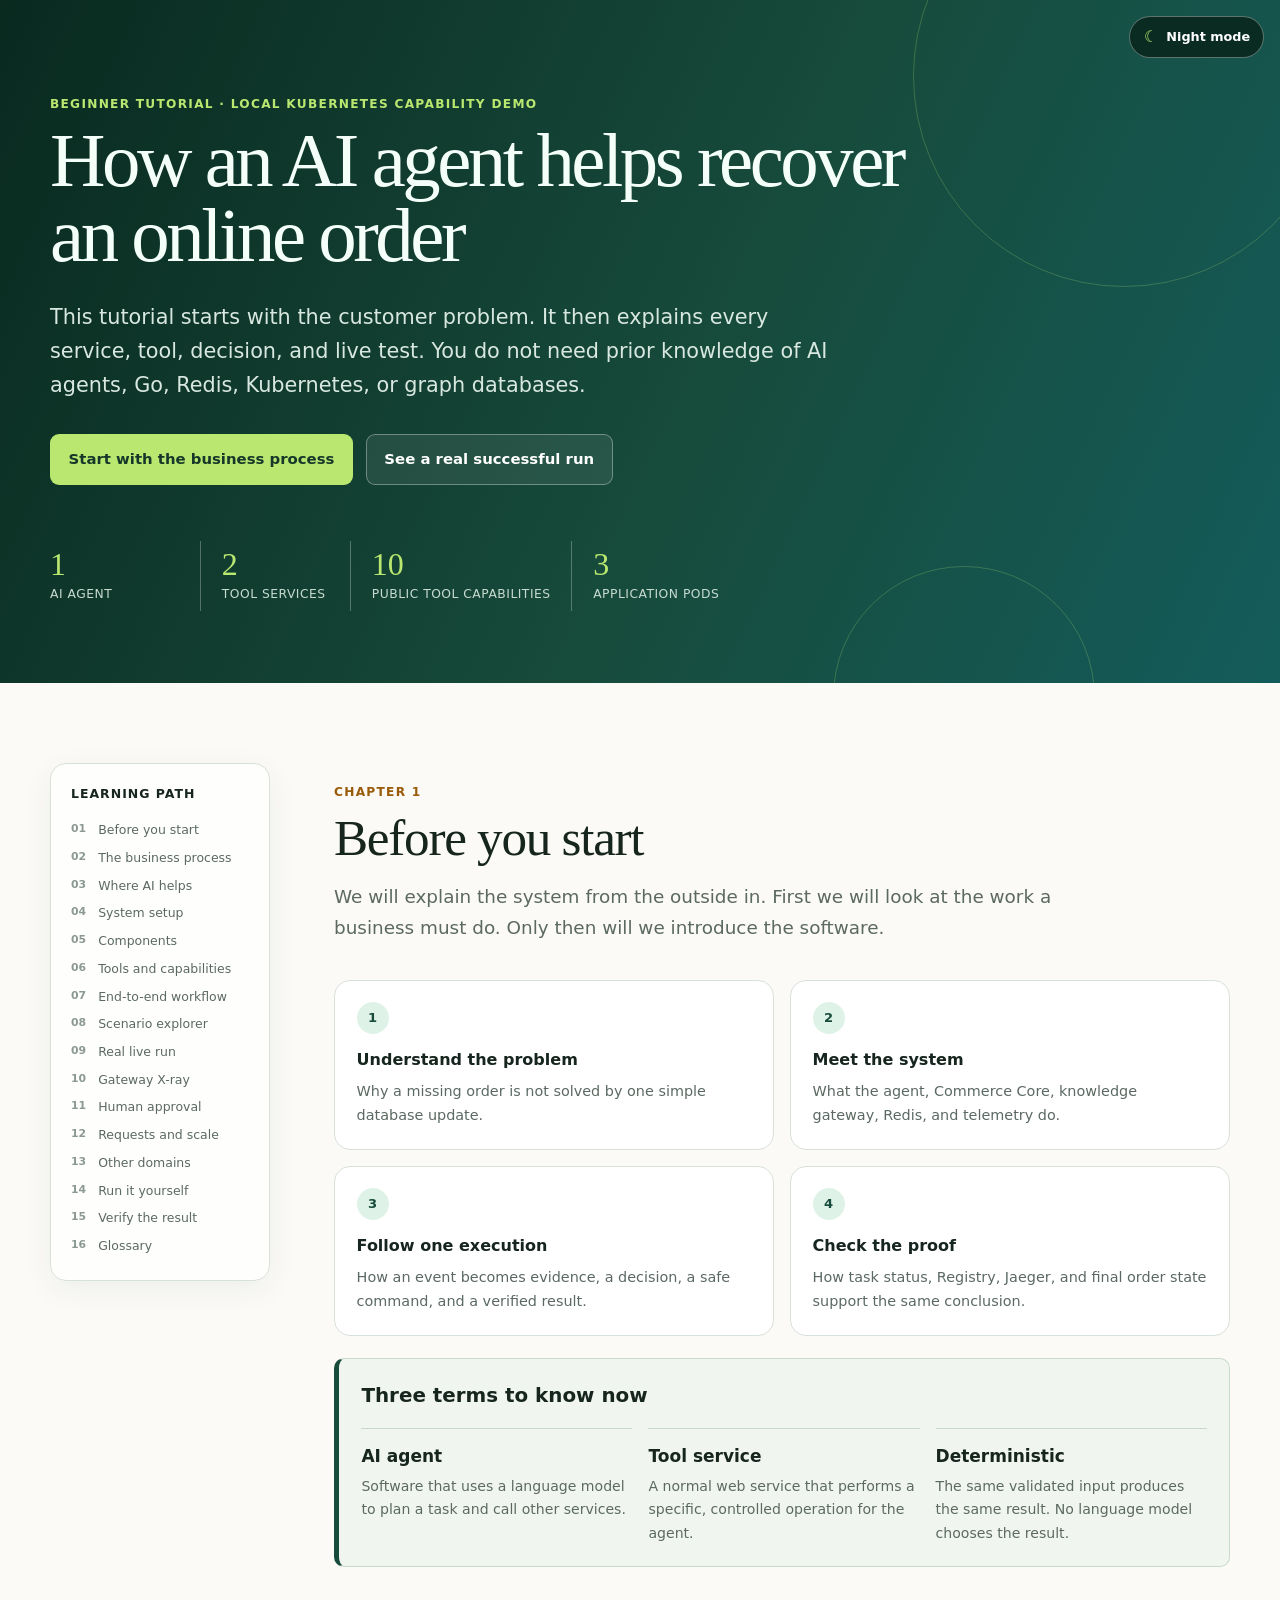
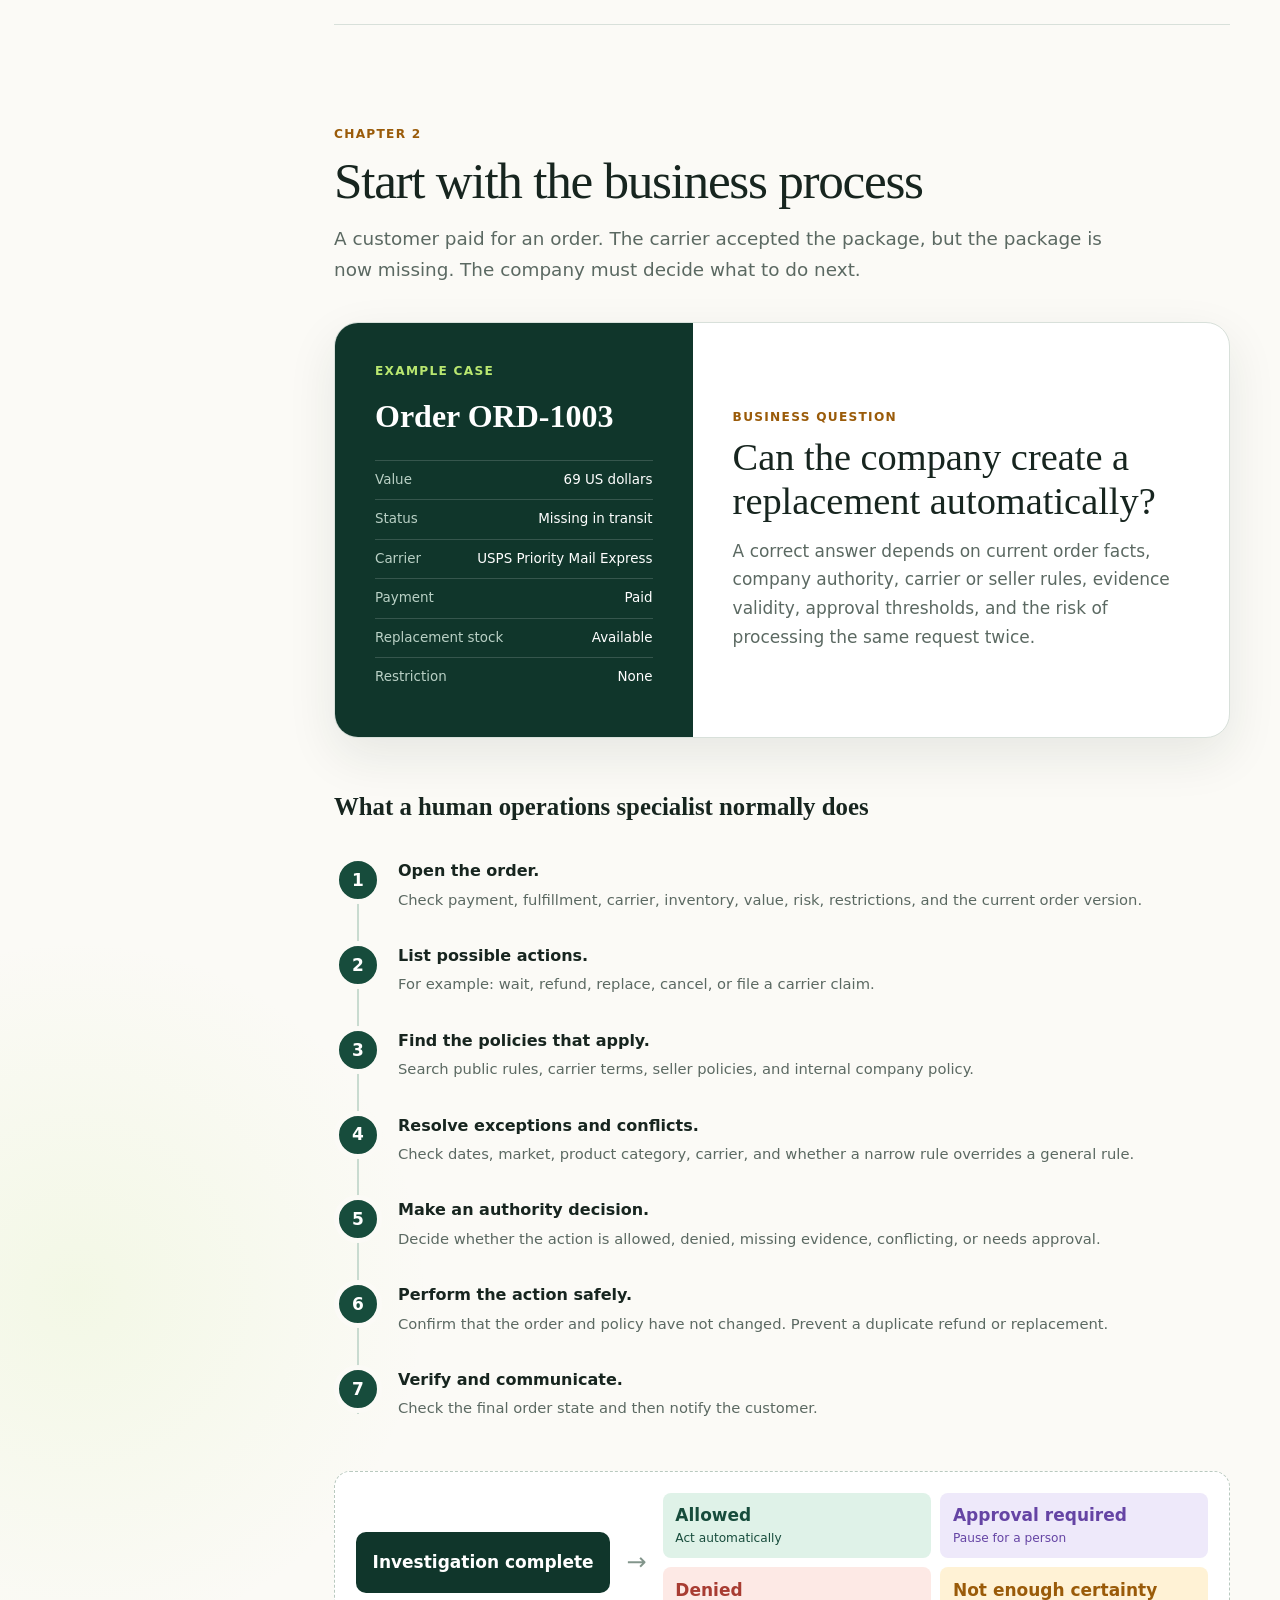
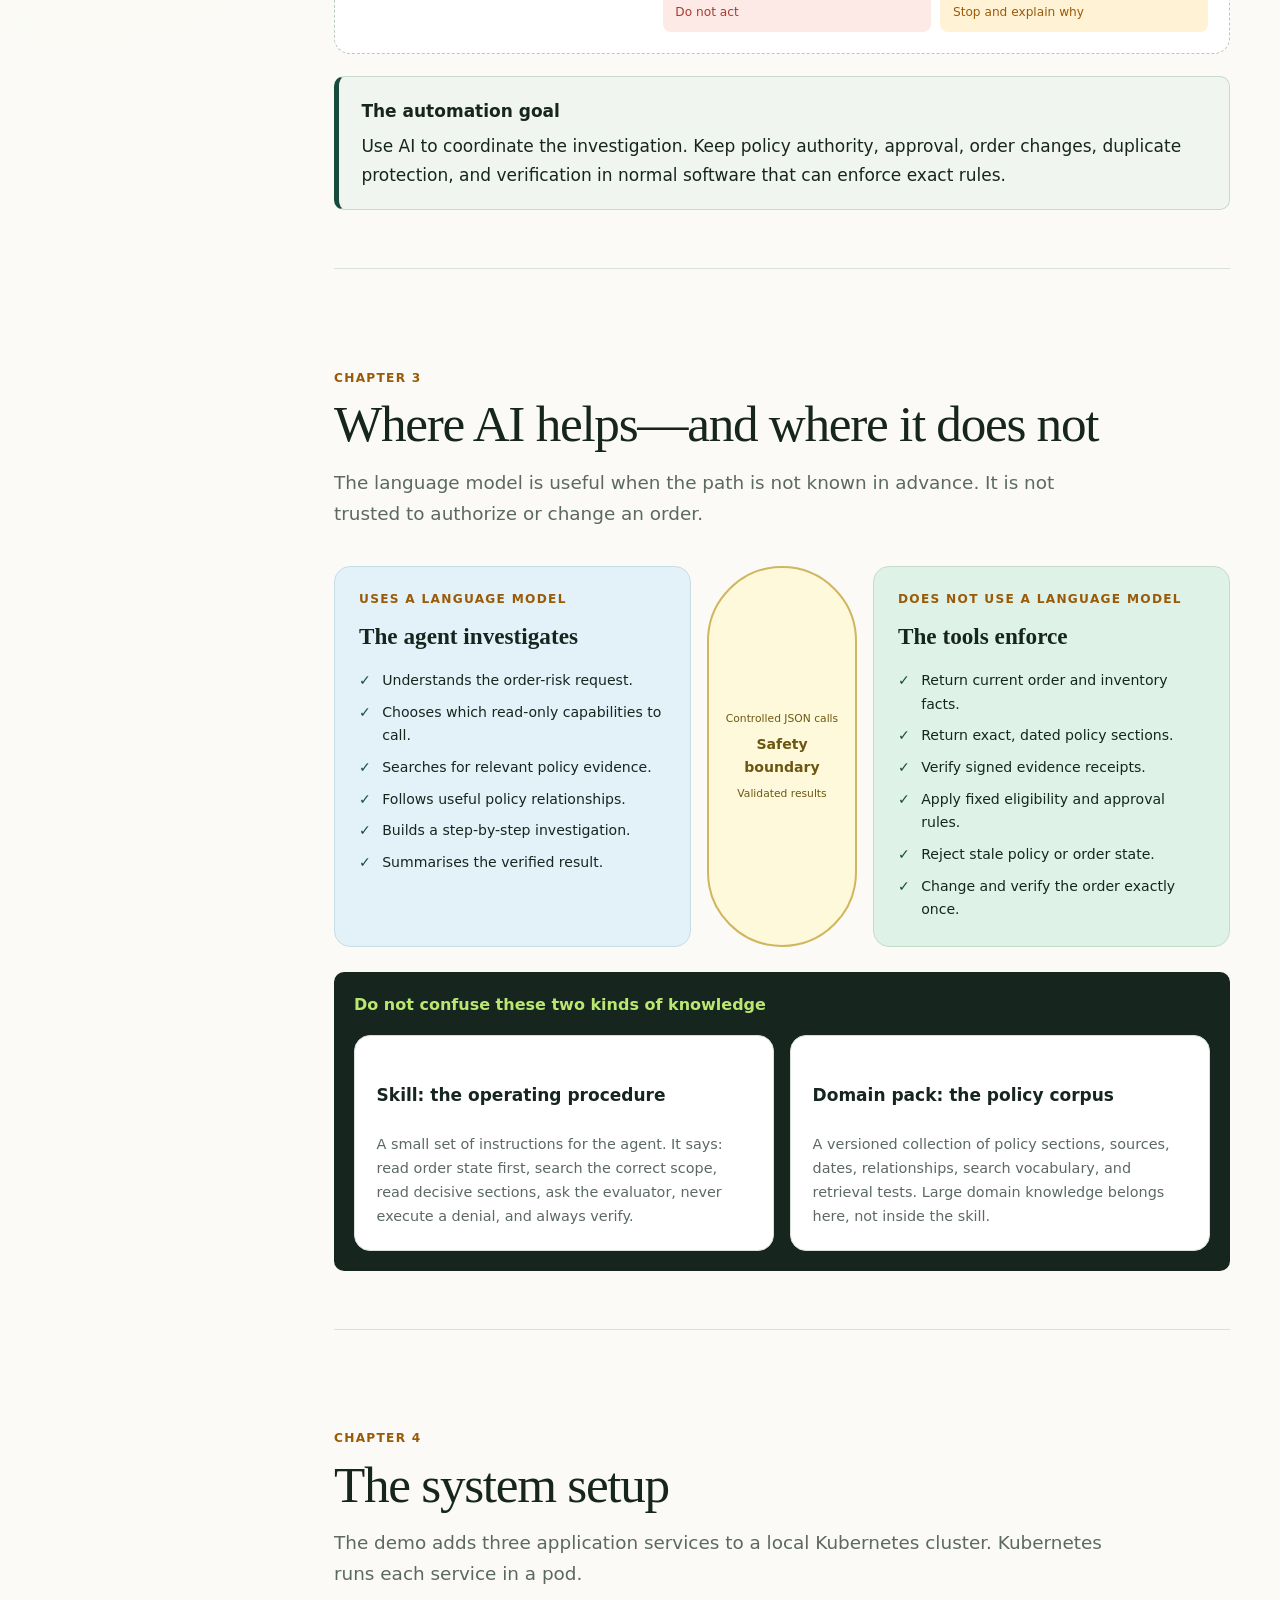
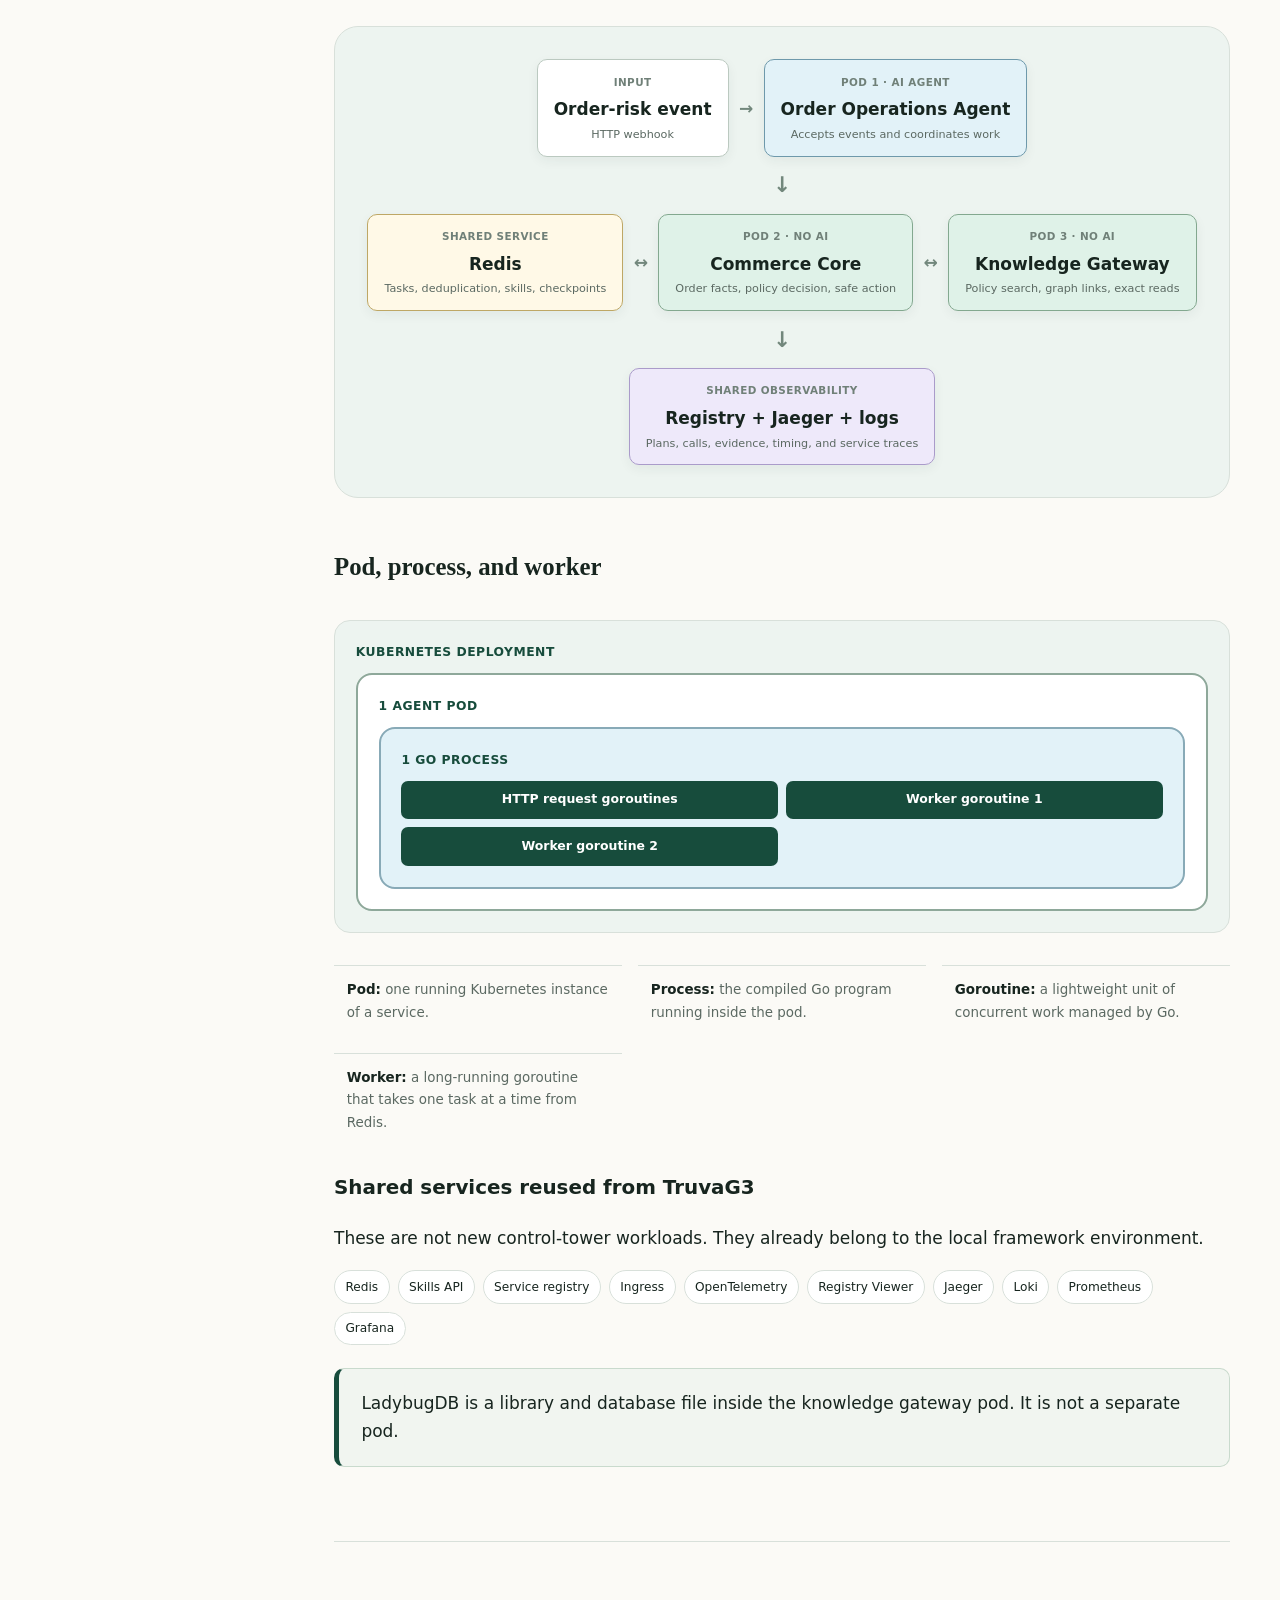
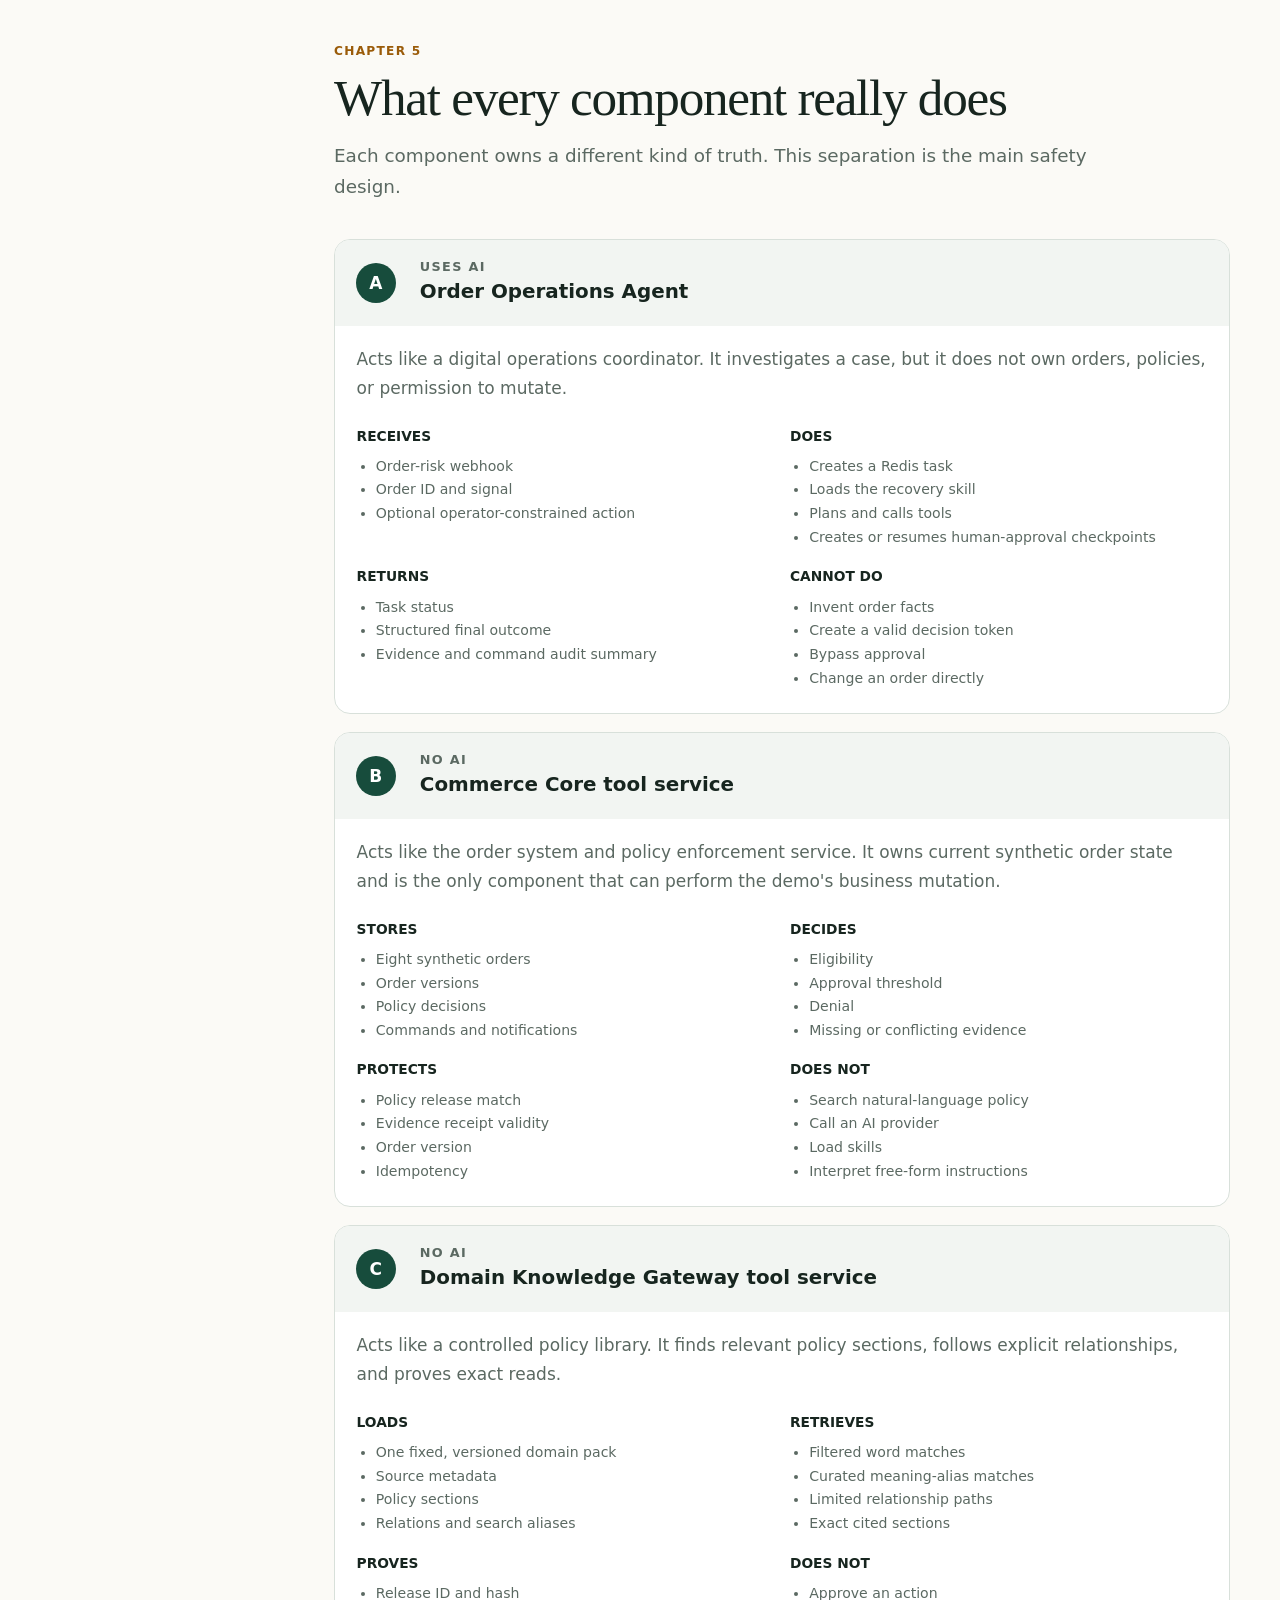
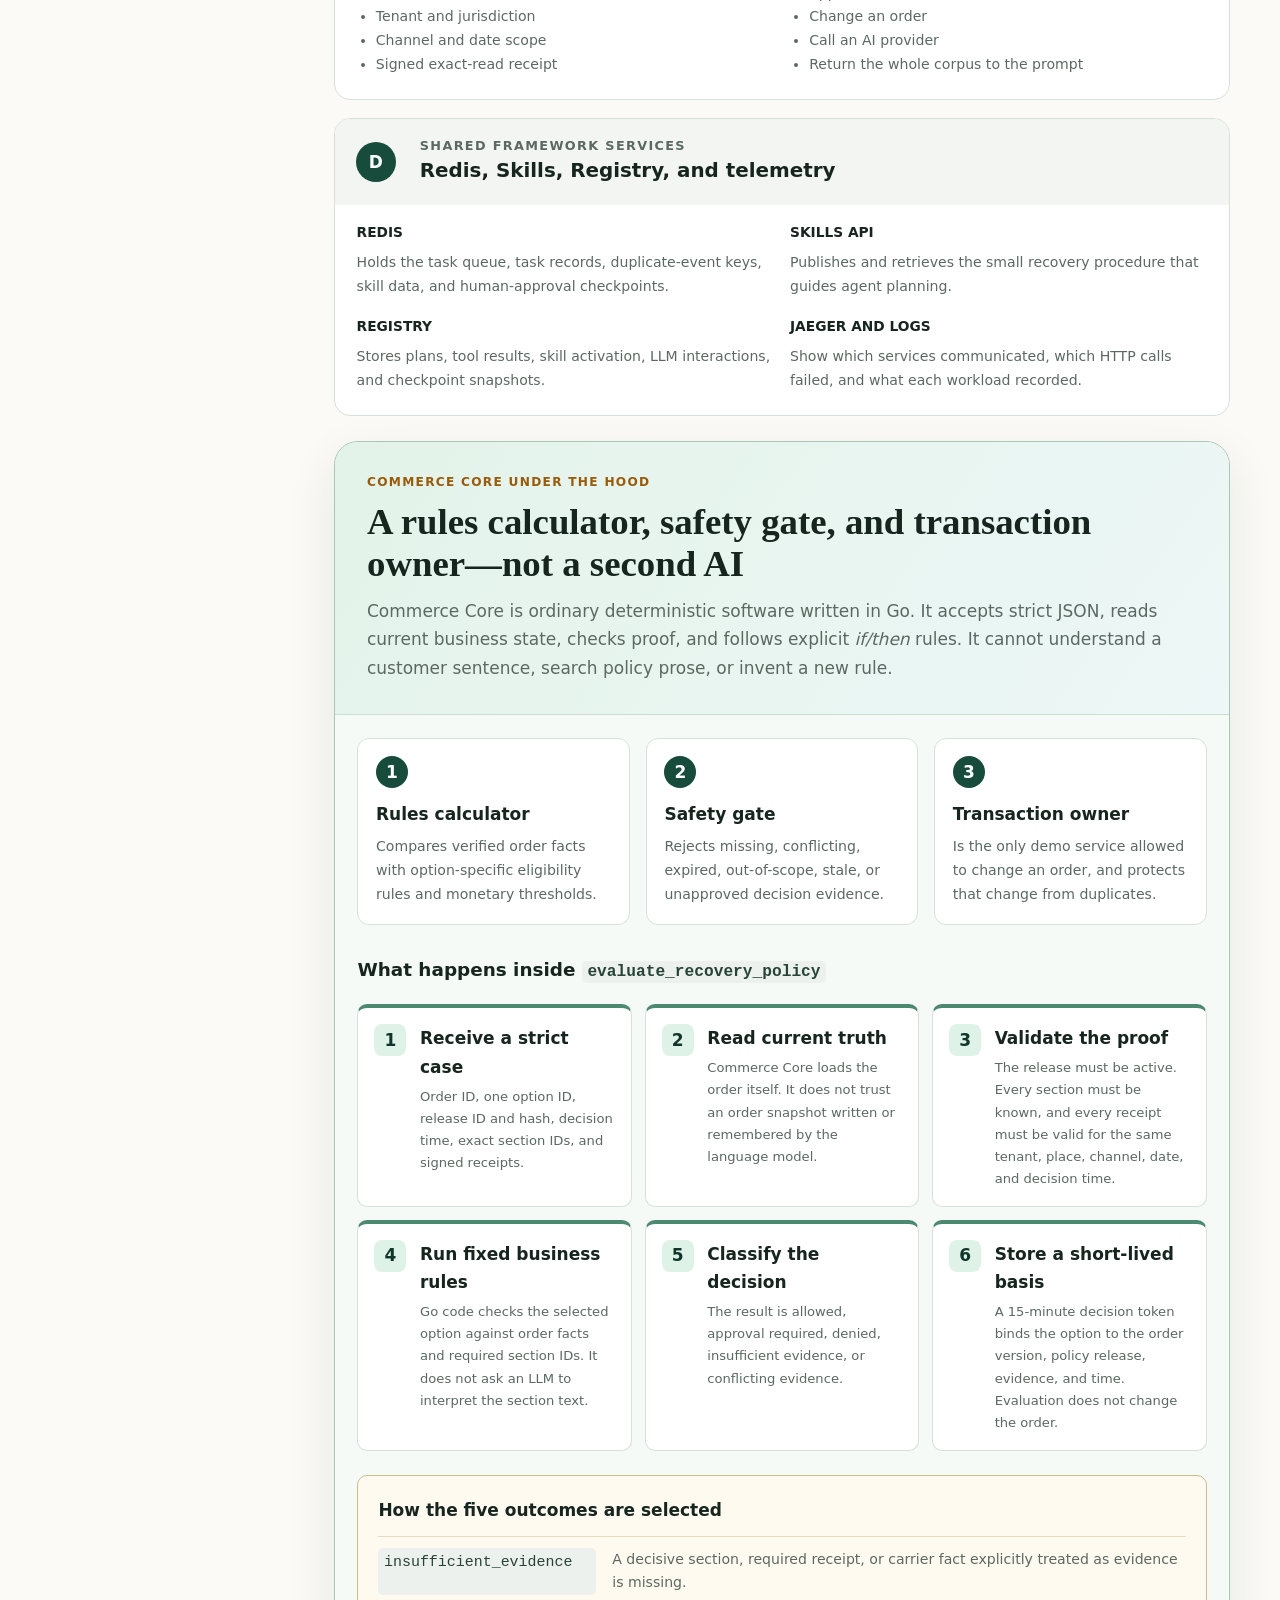
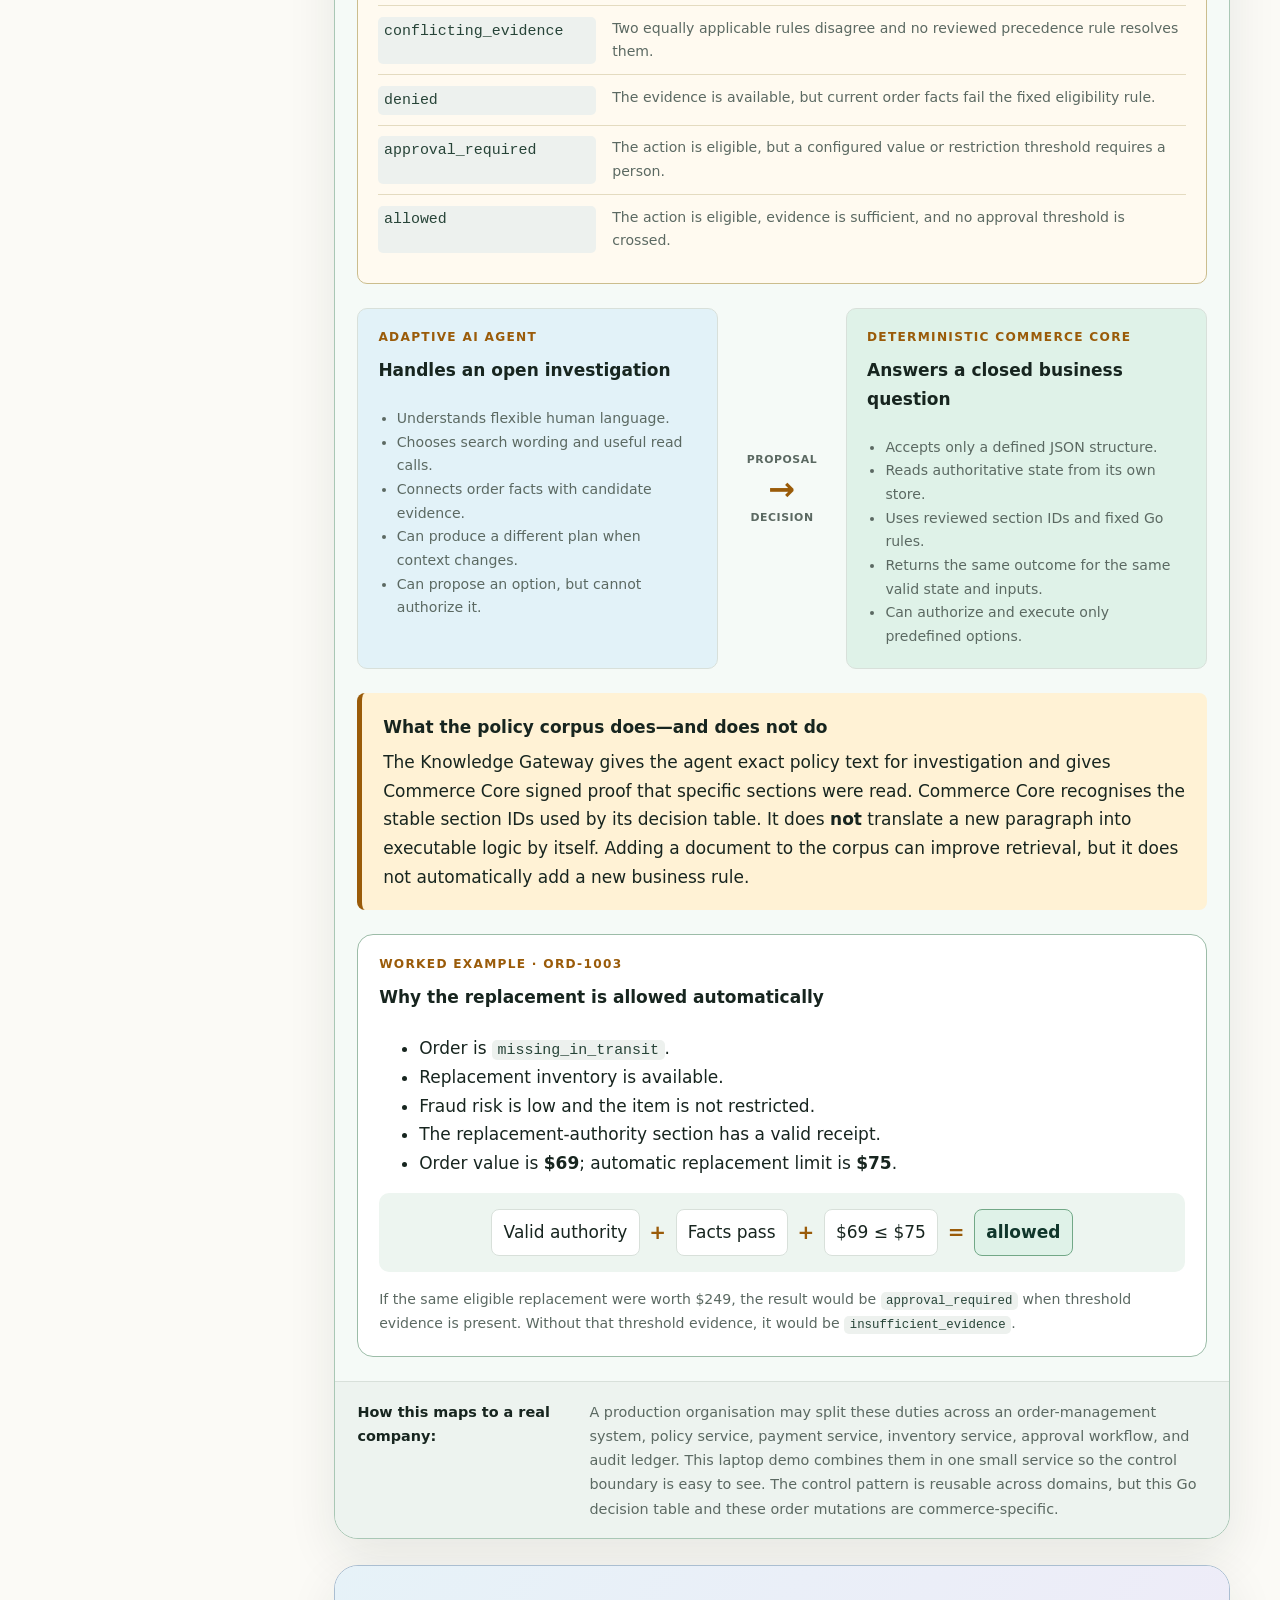
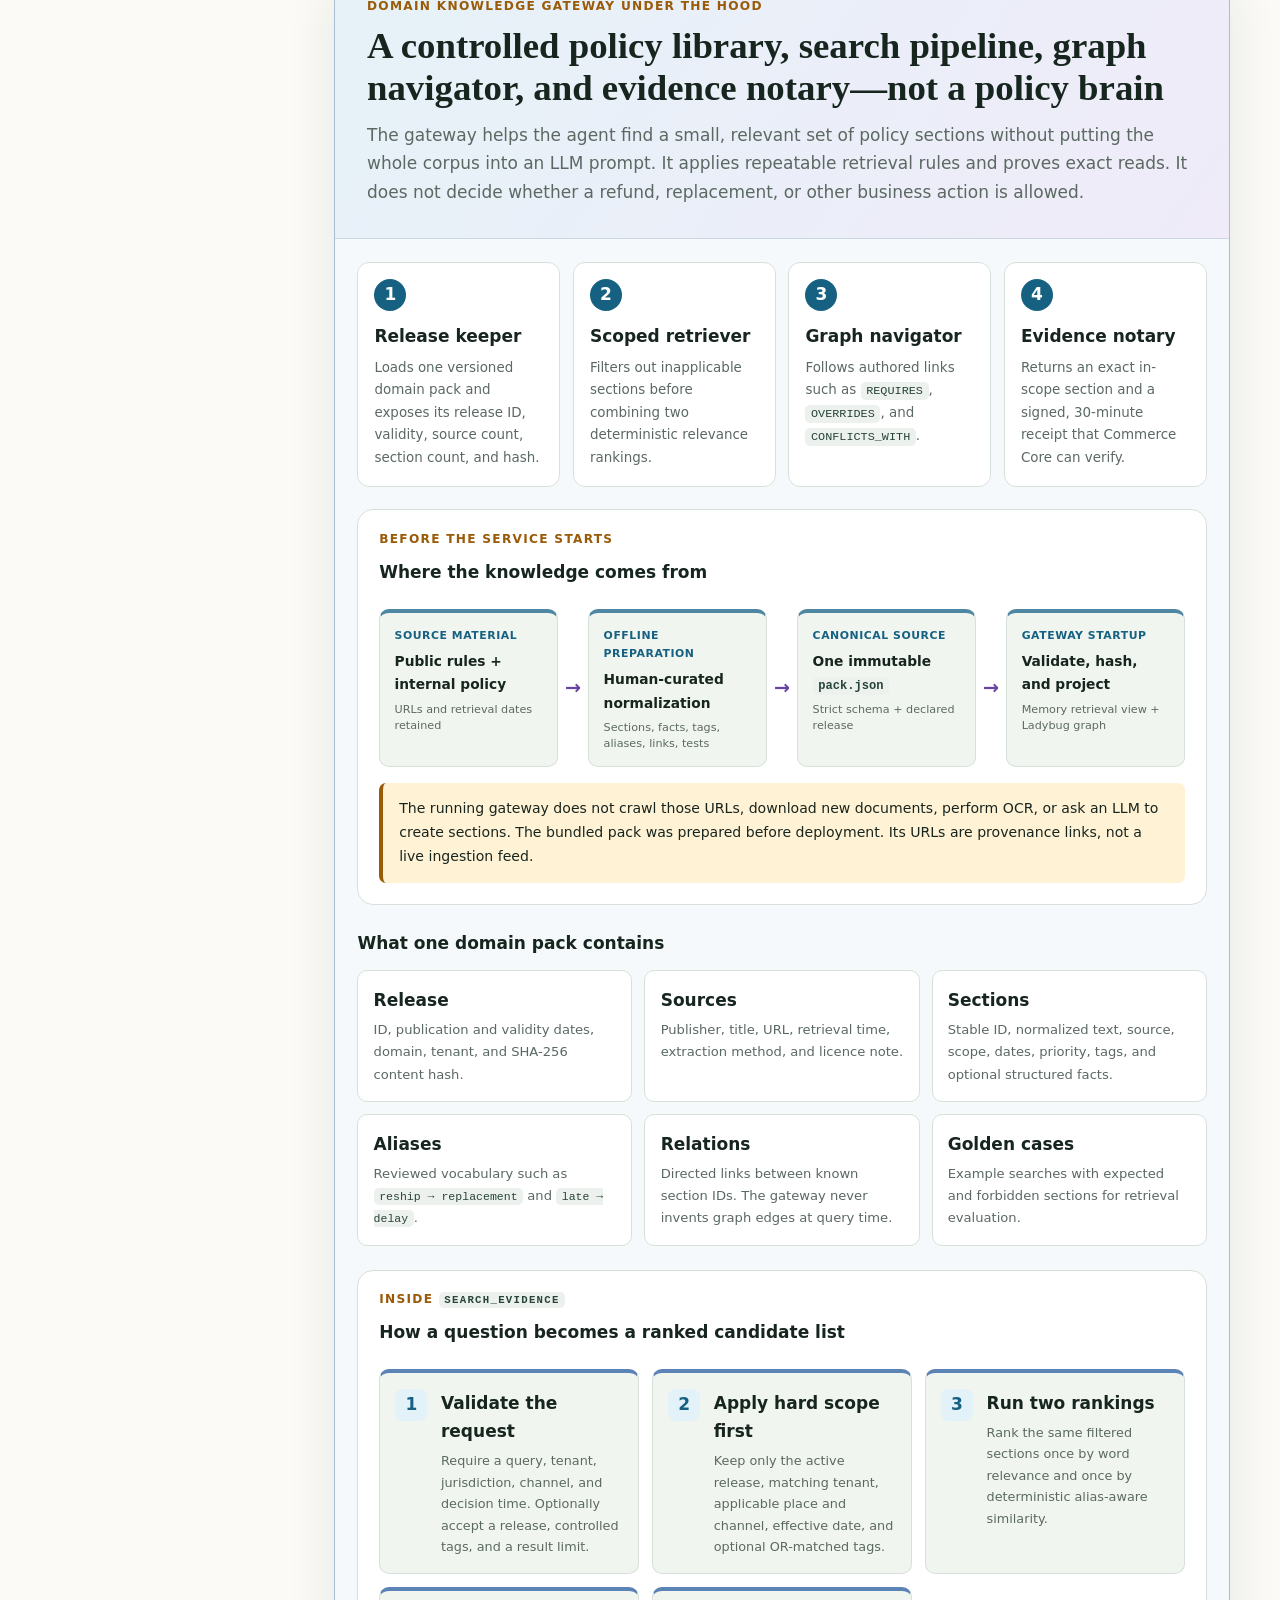
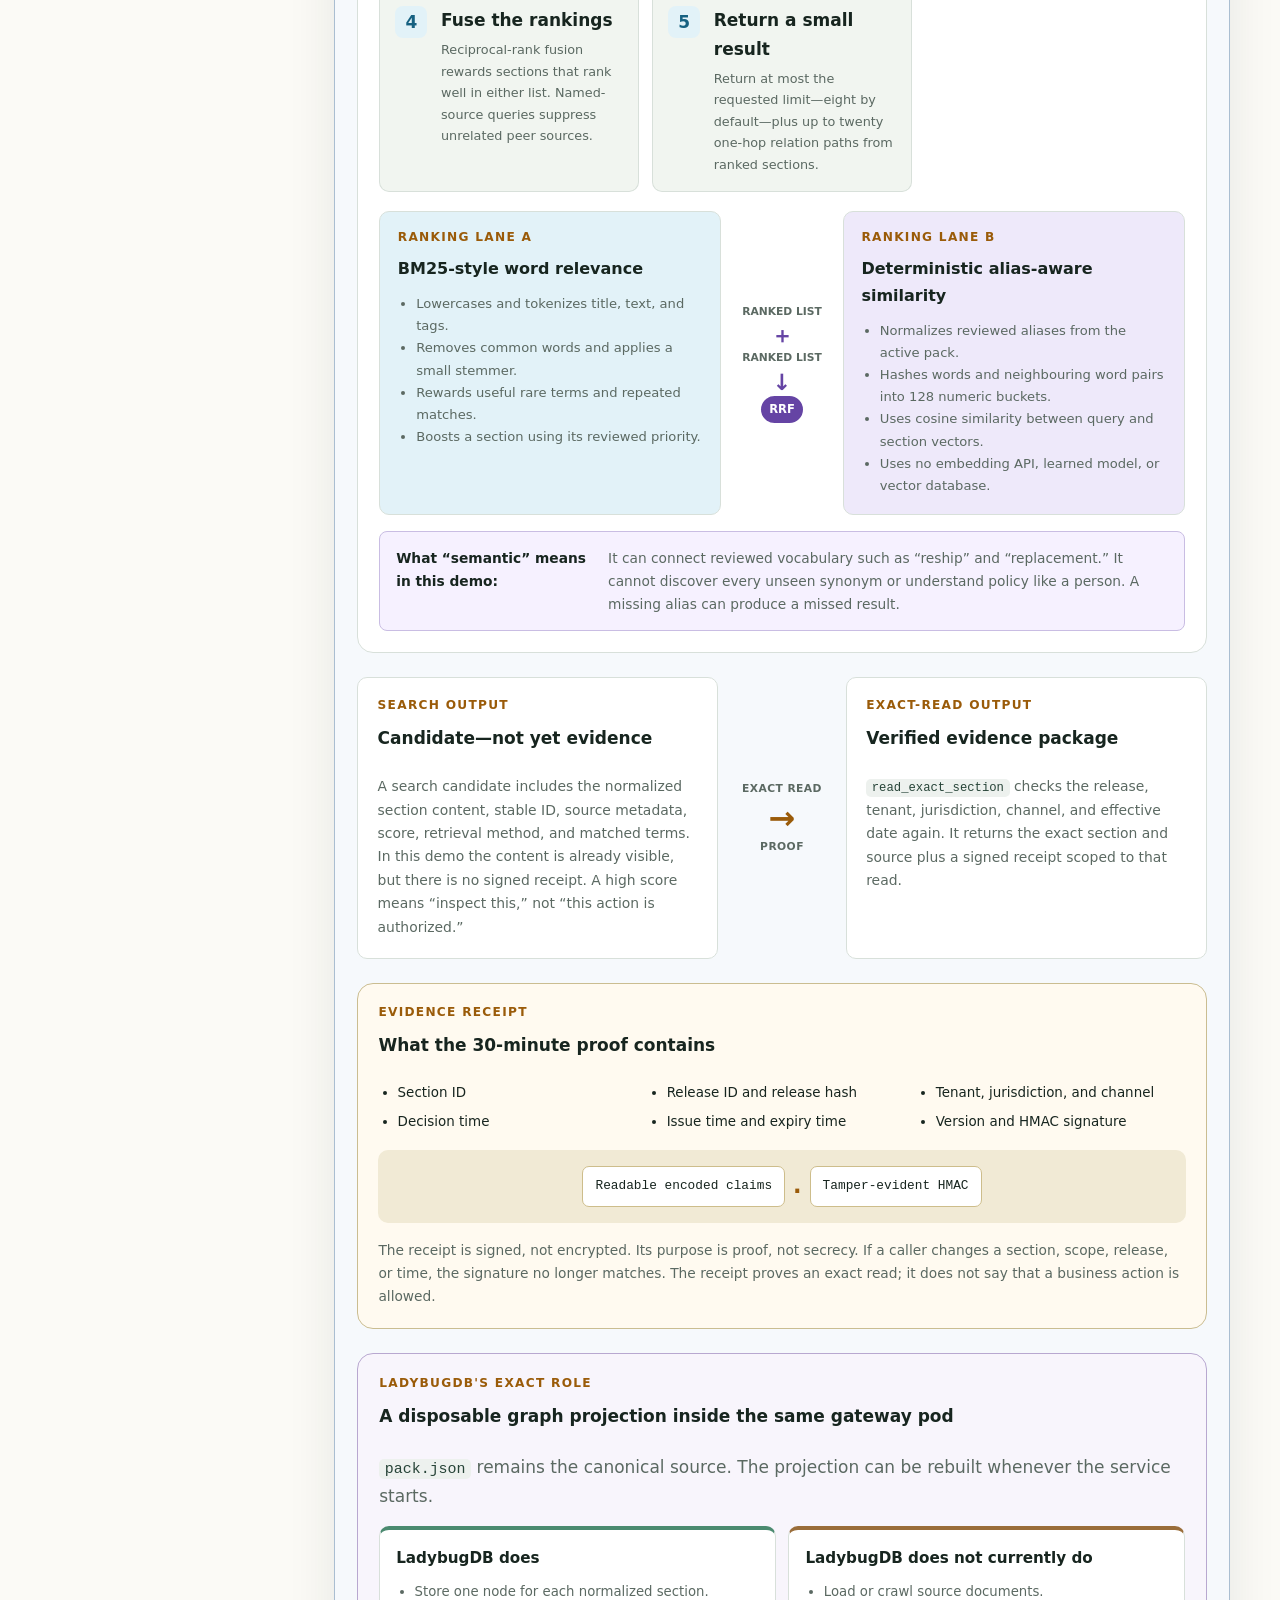
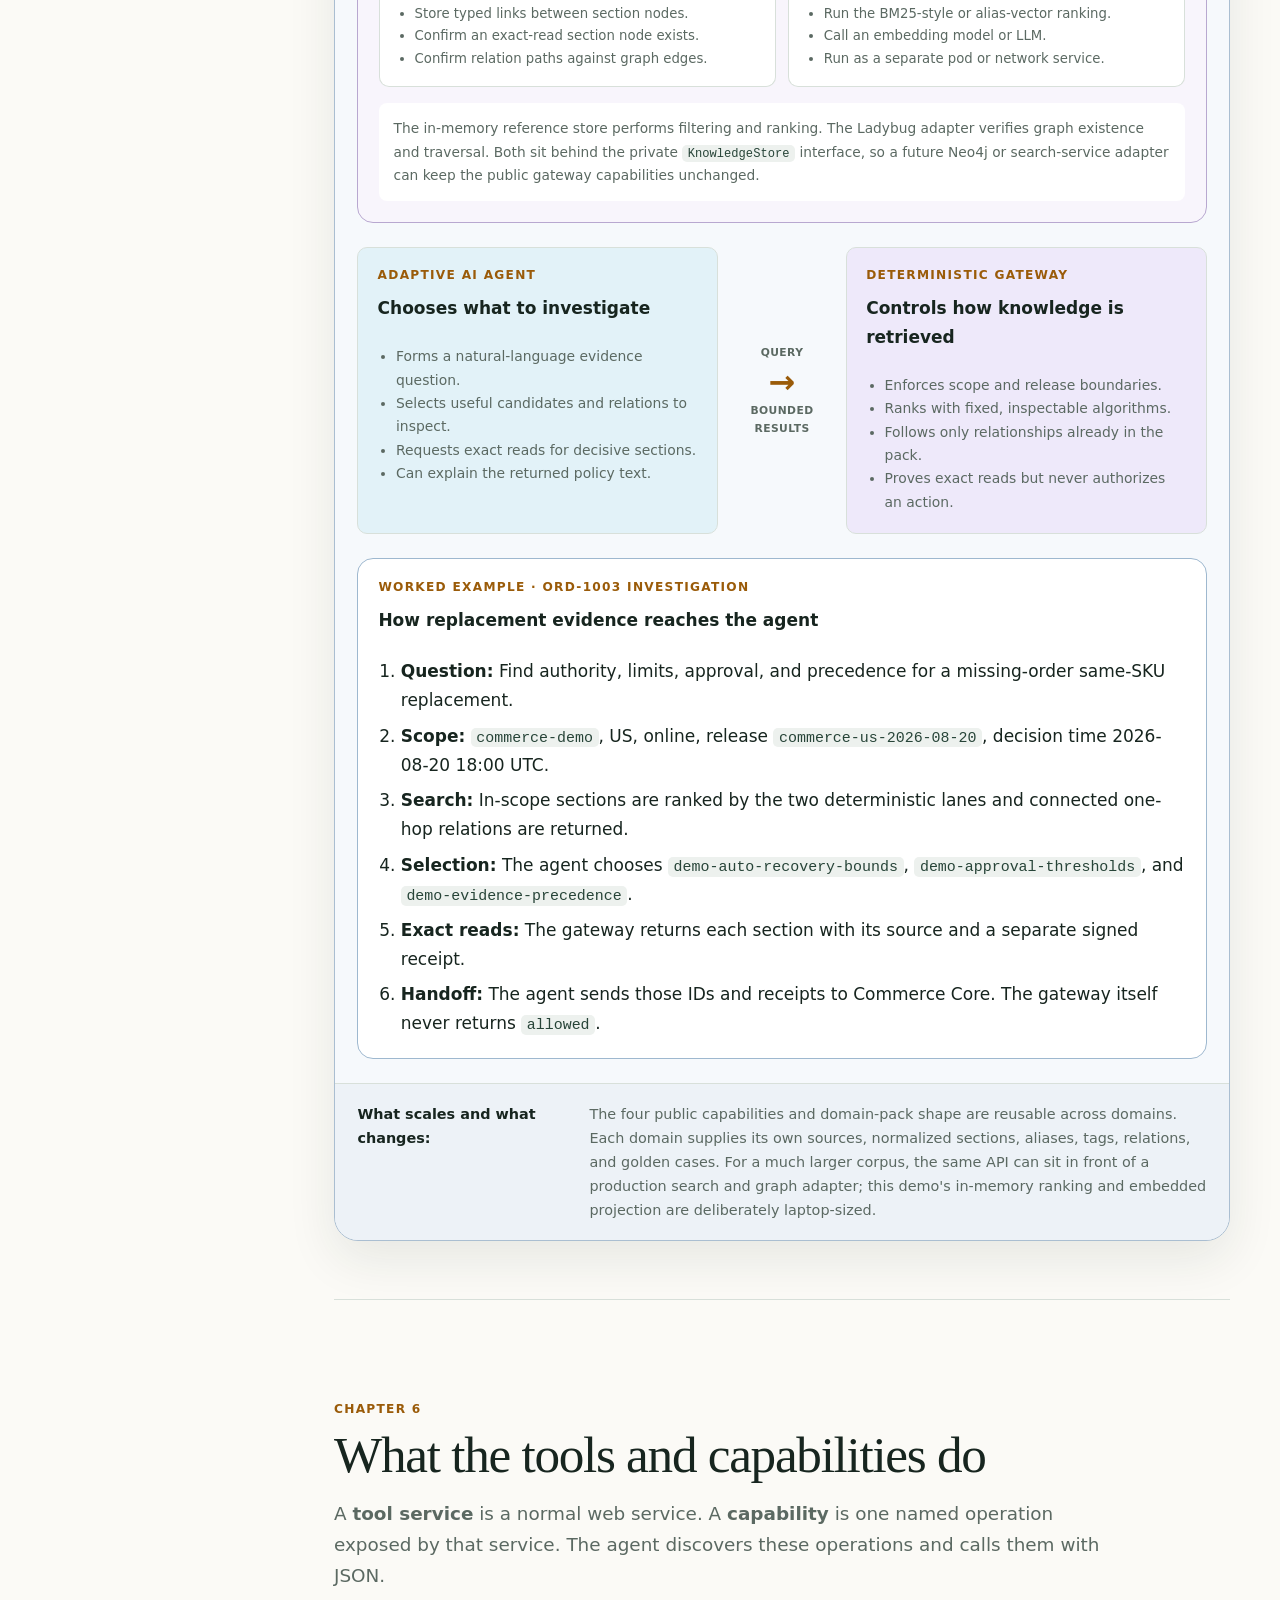
==== commit 4ac01c5b: "docs(agentic-commerce): remove obsolete implementation plan" ====
--- a/agentic-commerce/docs/tutorial/index.html
+++ b/agentic-commerce/docs/tutorial/index.html
@@ -1545,7 +1545,6 @@
           <a href="gateway-xray.html">Domain Knowledge Gateway X-ray</a>
           <a href="../../contracts/tool-capabilities.md">Tool capability contract</a>
           <a href="../../scenarios/README.md">Manual scenario runbook</a>
-          <a href="../../../solution-blueprints/AGENTIC_COMMERCE_IMPLEMENTATION_PLAN.md">Implementation plan</a>
           <a href="../../../solution-blueprints/AGENTIC_COMMERCE_CONTROL_TOWER.md">Control Tower blueprint</a>
           <a href="../../../solution-blueprints/ENTERPRISE_KNOWLEDGE_FOUNDRY.md">Knowledge Foundry research</a>
         </div>
